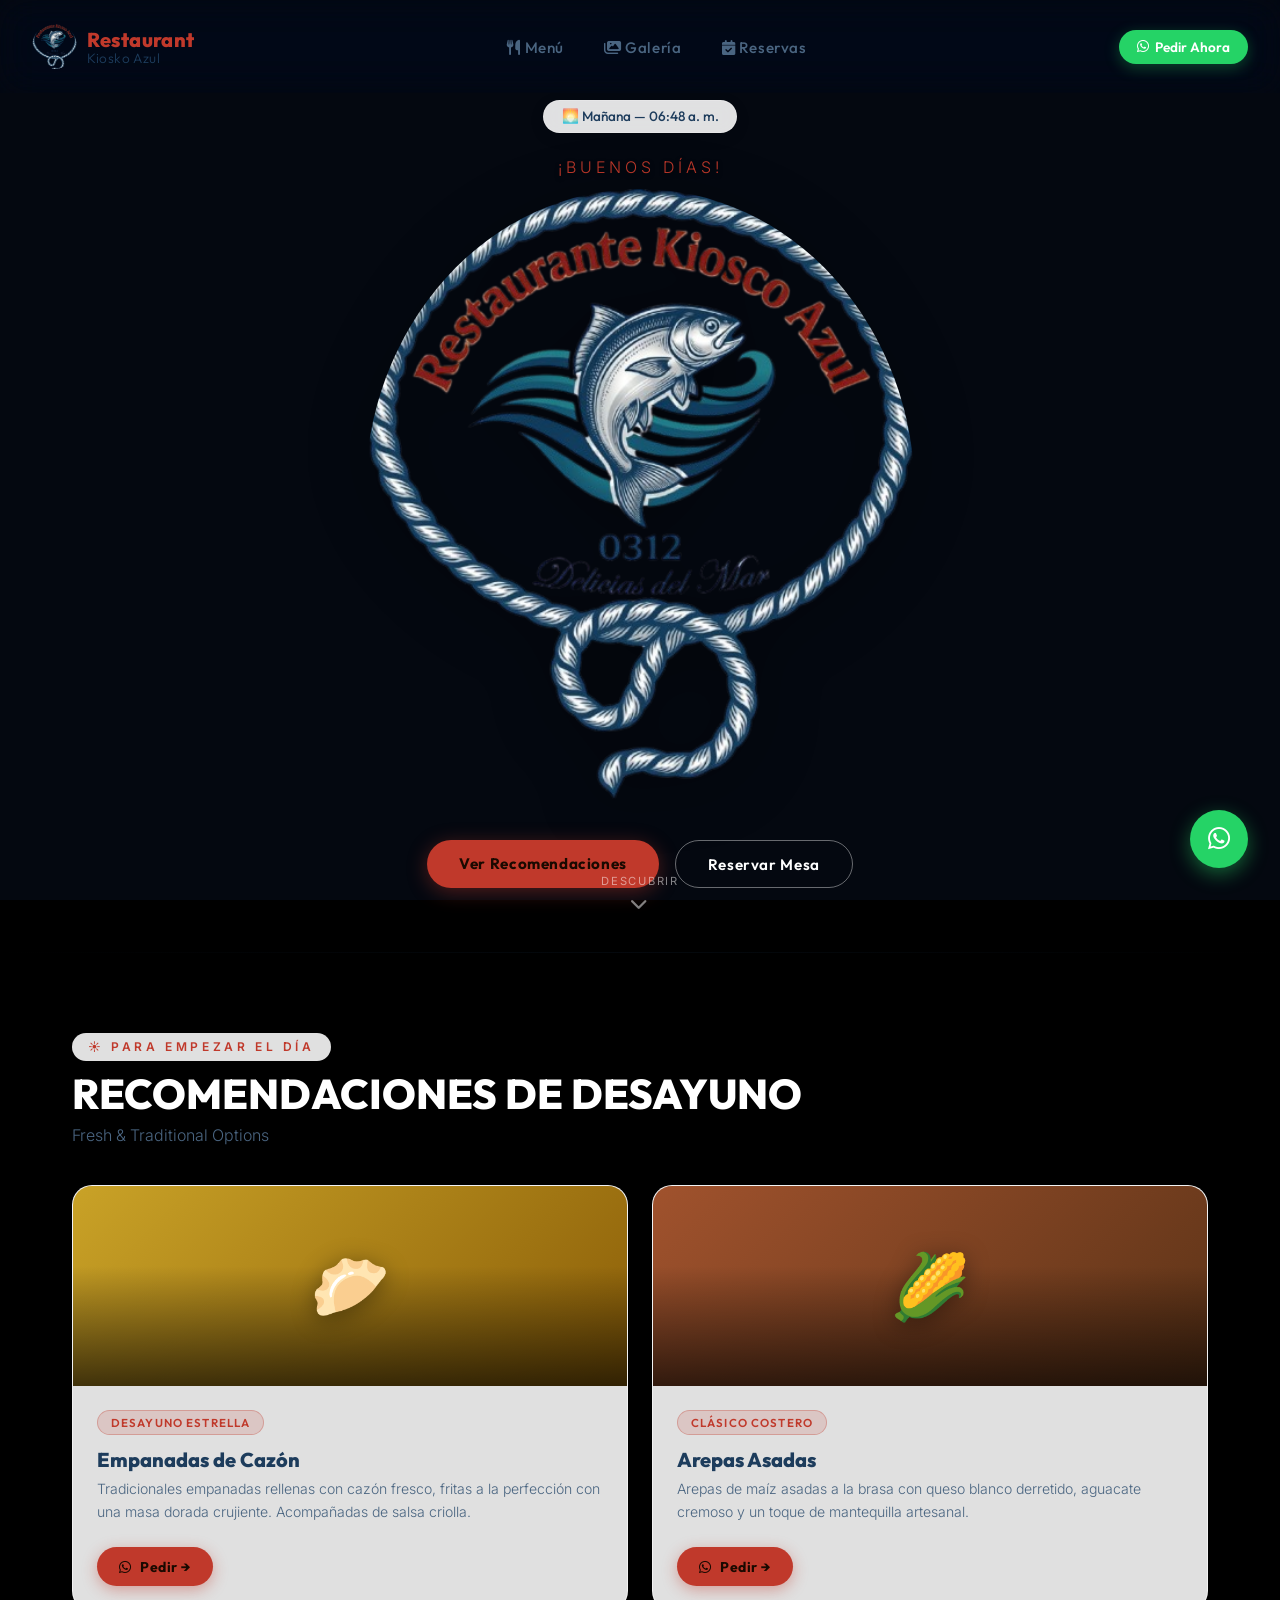
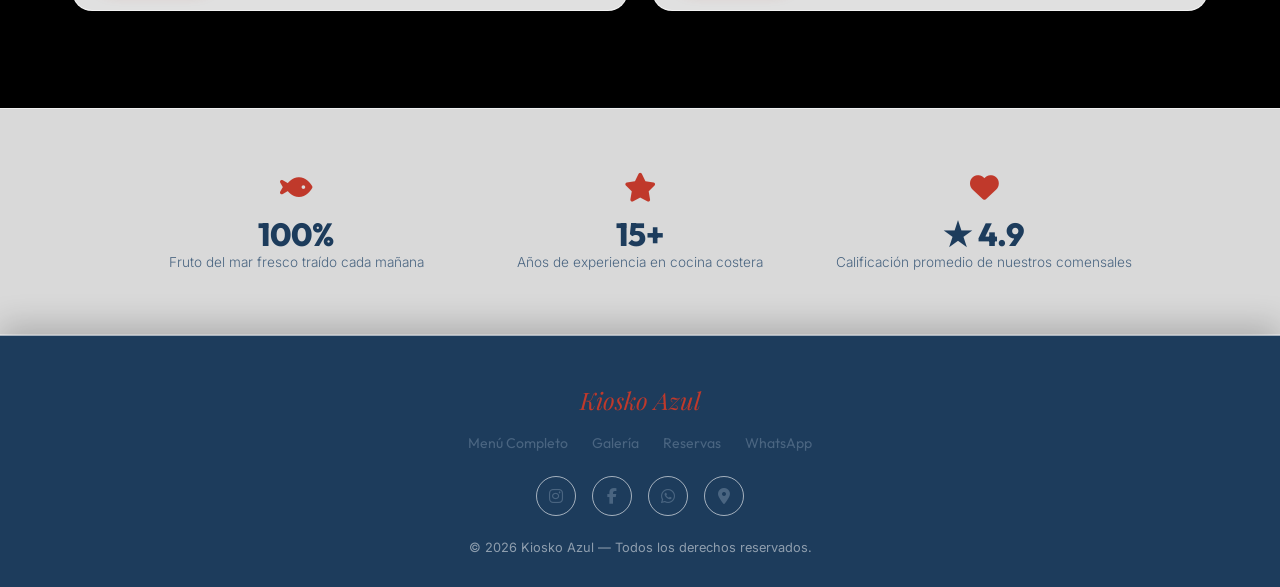
==== site/public/index.html @ 8d72a6c2 "Mejoras en diseño, carrito de compras y configuracion de bot de telegram" ====
<!DOCTYPE html>
<html lang="es">

<head>
  <meta charset="UTF-8" />
  <meta name="viewport" content="width=device-width, initial-scale=1.0" />
  <title>Kiosko Azul — Cocina Costera Premium</title>
  <meta name="description"
    content="Kiosko Azul — Disfruta la mejor cocina costera latina al ritmo del mar. Desayunos frescos, almuerzos tropicales, cócteles al atardecer y cenas gourmet." />

  <!-- Google Fonts -->
  <link rel="preconnect" href="https://fonts.googleapis.com" />
  <link rel="preconnect" href="https://fonts.gstatic.com" crossorigin />
  <link
    href="https://fonts.googleapis.com/css2?family=Outfit:wght@300;400;500;600;700;800;900&family=Inter:wght@300;400;500;600&family=Playfair+Display:ital,wght@0,700;0,800;1,700&display=swap"
    rel="stylesheet" />

  <!-- Font Awesome -->
  <link rel="stylesheet" href="https://cdnjs.cloudflare.com/ajax/libs/font-awesome/6.5.0/css/all.min.css" />

  <link rel="stylesheet" href="css/index.css" />
  <link rel="icon" href="assets/logo.png" />
  <style>
    /* =====================================
       VIDEO BACKGROUNDS (Forzados para evitar Caché)
    ===================================== */
    body {
      background: #000 !important;
    }
    .video-bg-container {
      position: fixed;
      inset: 0;
      z-index: 0;
      overflow: hidden;
      background: #000;
    }
    
    .video-bg {
      position: absolute;
      top: 50%;
      left: 50%;
      min-width: 100%;
      min-height: 100%;
      width: auto;
      height: auto;
      transform: translateX(-50%) translateY(-50%);
      object-fit: cover;
      opacity: 0;
      transition: opacity 1.5s ease;
      pointer-events: none;
    }
    
    .video-bg.active {
      opacity: 1;
    }

    #bg-canvas {
      display: none !important;
    }
    #bg-overlay {
      background: rgba(10, 20, 40, 0.4) !important;
      z-index: 1;
      opacity: 1 !important;
      animation: none !important;
    }
  </style>
</head>

<body>
    <!-- Loader Animado -->
  <div id="preloader">
    <img src="assets/logo.png" alt="Kiosko Azul" class="loader-logo">
    <div class="loader-waves">
      <div class="wave"></div>
      <div class="wave"></div>
      <div class="wave"></div>
      <div class="wave"></div>
      <div class="wave"></div>
    </div>
  </div>

  <!-- Background layers -->

  <!-- Background Video Layers -->
  <div class="video-bg-container">
    <!-- REEMPLAZA LOS SRCS CON LAS RUTAS REALES DE TUS VIDEOS -->
    <video id="video-dia" class="video-bg" autoplay loop muted playsinline>
      <source src="assets/video_dia.mp4" type="video/mp4">
    </video>
    <video id="video-noche" class="video-bg" autoplay loop muted playsinline>
      <source src="assets/video_noche.mp4" type="video/mp4">
    </video>
  </div>

  <div id="bg-canvas"></div>
  <div id="bg-overlay"></div>

  <!-- App wrapper -->
  <div id="app">

    <!-- NAVIGATION -->
    <nav id="navbar">
      <a href="#hero" class="nav-logo">
        <img src="assets/logo.png" alt="Logo" style="height:45px;width:45px;border-radius:50%;object-fit:cover;">
        <div>
          Restaurant
          <span>Kiosko Azul</span>
        </div>
      </a>

      <button class="nav-toggle" id="nav-toggle" aria-label="Menú">
        <i class="fas fa-bars"></i>
      </button>

      <ul class="nav-links" id="nav-links">
        <li><a href="menu.html"><i class="fas fa-utensils"></i> Menú</a></li>
        <li><a href="galeria.html"><i class="fas fa-images"></i> Galería</a></li>
        <li><a href="reservas.html"><i class="fas fa-calendar-check"></i> Reservas</a></li>
      </ul>

      <div class="nav-right">
        <a href="https://wa.me/+584126071753?text=Hola,%20quiero%20hacer%20un%20pedido%20en%20Kiosko%20Azul"
          class="btn-whatsapp-nav" target="_blank" rel="noopener">
          <i class="fab fa-whatsapp"></i> Pedir Ahora
        </a>
      </div>
    </nav>

    <!-- HERO SECTION -->
    <section id="hero">
      <div class="hero-time-badge" id="time-badge">
        <i class="fas fa-sun"></i>
        <span id="time-badge-text">Mediodía — 12:00 PM</span>
      </div>
      <p class="hero-greeting" id="hero-greeting">¡Buen Provecho!</p>
      <div class="hero-logo-wrapper">
        <img src="assets/logo.png" alt="Restaurante Kiosko Azul Logo" class="hero-logo" />
      </div>
      <div class="hero-ctas">
        <a href="#recommendations" class="btn-primary">Ver Recomendaciones</a>
        <a href="reservas.html" class="btn-outline">Reservar Mesa</a>
      </div>
      <div class="scroll-indicator">
        Descubrir
        <i class="fas fa-chevron-down"></i>
      </div>
    </section>

    <hr class="nautical-divider">
    <!-- RECOMMENDATIONS -->
    <section id="recommendations">
      <p class="section-eyebrow fade-up" id="rec-eyebrow">✨ Para Este Momento</p>
      <h2 class="section-title fade-up delay-100" id="rec-title">ALMUERZO TROPICAL</h2>
      <p class="section-subtitle fade-up delay-200" id="rec-subtitle">Daily Specials with Sea Flavor</p>

      <div class="cards-row" id="cards-row">
        <!-- Cards injected by JS -->
      </div>
    </section>

    <hr class="nautical-divider">
    <!-- ABOUT STRIP -->
    <div id="about-strip">
      <div class="about-inner">
        <div class="about-stat fade-up">
          <i class="fas fa-fish"></i>
          <h3>100%</h3>
          <p>Fruto del mar fresco traído cada mañana</p>
        </div>
        <div class="about-stat fade-up">
          <i class="fas fa-star"></i>
          <h3>15+</h3>
          <p>Años de experiencia en cocina costera</p>
        </div>
        <div class="about-stat fade-up">
          <i class="fas fa-heart"></i>
          <h3>★ 4.9</h3>
          <p>Calificación promedio de nuestros comensales</p>
        </div>
      </div>
    </div>

    <!-- FOOTER -->
    <footer>
      <div class="footer-logo">Kiosko Azul</div>
      <ul class="footer-links">
        <li><a href="menu.html">Menú Completo</a></li>
        <li><a href="galeria.html">Galería</a></li>
        <li><a href="reservas.html">Reservas</a></li>
        <li><a href="https://wa.me/+584126071753" target="_blank">WhatsApp</a></li>
      </ul>
      <div class="footer-socials">
        <a href="#" aria-label="Instagram"><i class="fab fa-instagram"></i></a>
        <a href="#" aria-label="Facebook"><i class="fab fa-facebook-f"></i></a>
        <a href="https://wa.me/+584126071753" target="_blank" aria-label="WhatsApp"><i class="fab fa-whatsapp"></i></a>
        <a href="#" aria-label="TripAdvisor"><i class="fas fa-map-marker-alt"></i></a>
      </div>
      <p class="footer-copy">© 2026 Kiosko Azul — Todos los derechos reservados.</p>
    </footer>

  </div><!-- /#app -->

  <!-- Floating WhatsApp -->
  <a id="whatsapp-float" href="https://wa.me/+584126071753?text=Hola,%20quiero%20hacer%20un%20pedido" target="_blank"
    rel="noopener" aria-label="Pedir por WhatsApp">
    <i class="fab fa-whatsapp"></i>
  </a>

  <!-- ==========================================
       TIME-REACTIVE JAVASCRIPT ENGINE
  =========================================== -->
  <script>
    // ---- DATA: Time segments & menu content ----
    const SEGMENTS = {
      manana: {
        hours: [6, 11],
        bodyClass: 'manana',
        badgeIcon: '🌅',
        badgeLabel: 'Mañana',
        greeting: '¡Buenos Días!',
        recEyebrow: '☀️ Para Empezar el Día',
        recTitle: 'RECOMENDACIONES DE DESAYUNO',
        recSubtitle: 'Fresh & Traditional Options',
        dishes: [
          {
            tag: 'Desayuno Estrella',
            icon: '🥟',
            bgGradient: 'linear-gradient(135deg, #c9a227, #8b5e08)',
            title: 'Empanadas de Cazón',
            desc: 'Tradicionales empanadas rellenas con cazón fresco, fritas a la perfección con una masa dorada crujiente. Acompañadas de salsa criolla.',
          },
          {
            tag: 'Clásico Costero',
            icon: '🌽',
            bgGradient: 'linear-gradient(135deg, #a0522d, #5c3317)',
            title: 'Arepas Asadas',
            desc: 'Arepas de maíz asadas a la brasa con queso blanco derretido, aguacate cremoso y un toque de mantequilla artesanal.',
          }
        ]
      },
      mediodia: {
        hours: [11, 16],
        bodyClass: 'mediodia',
        badgeIcon: '☀️',
        badgeLabel: 'Mediodía',
        greeting: '¡Buen Provecho!',
        recEyebrow: '🌊 Especiales del Día',
        recTitle: 'ALMUERZO TROPICAL',
        recSubtitle: 'Daily Specials with Sea Flavor',
        dishes: [
          {
            tag: 'Plato del Día',
            icon: '🐟',
            bgGradient: 'linear-gradient(135deg, #006994, #00436a)',
            title: 'Pescado Frito con Patacones',
            desc: 'Pescado fresco frito en su punto justo, con patacones doblemente fritos, ensalada de repollo y salsa tártara de la casa.',
          },
          {
            tag: 'Selección Premium',
            icon: '🐙',
            bgGradient: 'linear-gradient(135deg, #005c71, #004055)',
            title: 'Ceviche de Pulpo',
            desc: 'Pulpo tierno curado en limón fresco, cilantro, cebolla roja morada y ají amarillo. Fresco, marino y absolutamente delicioso.',
          }
        ]
      },
      atardecer: {
        hours: [16, 20],
        bodyClass: 'atardecer',
        badgeIcon: '🌅',
        badgeLabel: 'Atardecer',
        greeting: '¡Bienvenido al Atardecer!',
        recEyebrow: '🍹 Momentos Especiales',
        recTitle: 'CENA LIGERA & CÓCTELES',
        recSubtitle: 'Fancy Moments Before Night',
        dishes: [
          {
            tag: 'Cóctel Signature',
            icon: '🍹',
            bgGradient: 'linear-gradient(135deg, #c45c0e, #7a3208)',
            title: 'Pisco Sour Kiosco Azul',
            desc: 'Nuestro cóctel insignia: pisco premium, jugo de limón recién exprimido, clara de huevo batida y unas gotas de bitter Angostura.',
          },
          {
            tag: 'Para Compartir',
            icon: '🍢',
            bgGradient: 'linear-gradient(135deg, #9b2066, #600040)',
            title: 'Brochetas de Langostinos',
            desc: 'Langostinos tigre en brochetas a la parrilla con mantequilla de ajo, chimichurri fresco y limón tahitiano. Ideales para el atardecer.',
          }
        ]
      },
      noche: {
        hours: [18, 30], // 18-24+6
        bodyClass: 'noche',
        badgeIcon: '🌙',
        badgeLabel: 'Noche',
        greeting: '¡Buenas Noches!',
        recEyebrow: '🌟 Nuestras Creaciones Finas',
        recTitle: 'CENA GOURMET & CREACIONES',
        recSubtitle: 'Our Finest Creations',
        dishes: [
          {
            tag: 'Plato Gourmet',
            icon: '🍝',
            bgGradient: 'linear-gradient(135deg, #0d1b50, #060d30)',
            title: 'Linguine al Nero di Seppia',
            desc: 'Pasta negra al tinto de calamar con medallones de mariscos salteados en bisque de langosta, terminada con Parmigiano-Reggiano y microgreens.',
          },
          {
            tag: 'Chef\'s Signature',
            icon: '🦞',
            bgGradient: 'linear-gradient(135deg, #1a0533, #0a0220)',
            title: 'Lobster & Truffle Risotto',
            desc: 'Risotto Arborio cremoso con media cola de langosta a la mantequilla, aceite de trufa negra y Parmesano añejado 24 meses. Una experiencia única.',
          }
        ]
      }
    };

    // ---- Get current time segment ----
    function getSegment() {
      const h = new Date().getHours();
      if (h >= 6 && h < 11) return SEGMENTS.manana;
      if (h >= 11 && h < 16) return SEGMENTS.mediodia;
      if (h >= 16 && h < 18) return SEGMENTS.atardecer;
      return SEGMENTS.noche; // 18-6
    }

    // ---- Format time string ----
    function getTimeString() {
      const now = new Date();
      return now.toLocaleTimeString('es-VE', { hour: '2-digit', minute: '2-digit', hour12: true });
    }

    // ---- Build dish card HTML ----
    function buildCard(dish) {
      const waMsg = encodeURIComponent(`Hola! Quiero pedir: ${dish.title}`);
      return `
        <div class="dish-card fade-up">
          <div class="dish-card-image">
            <div class="img-placeholder" style="background: ${dish.bgGradient};">
              <span class="dish-icon">${dish.icon}</span>
            </div>
          </div>
          <div class="dish-card-body">
            <span class="dish-card-tag">${dish.tag}</span>
            <h3 class="dish-card-title">${dish.title}</h3>
            <p class="dish-card-desc">${dish.desc}</p>
            <a href="https://wa.me/+584126071753?text=${waMsg}" class="btn-order" target="_blank" rel="noopener">
              <i class="fab fa-whatsapp"></i> Pedir →
            </a>
          </div>
        </div>
      `;
    }

    // ---- Apply segment to DOM ----
    function applySegment(seg) {
      // Body class
      document.body.className = '';
      document.body.classList.add(seg.bodyClass, 'segment-fade');

      // Badge
      const badge = document.getElementById('time-badge-text');
      badge.textContent = `${seg.badgeIcon} ${seg.badgeLabel} — ${getTimeString()}`;

      // Badge icon update
      const badgeEl = document.getElementById('time-badge');
      badgeEl.querySelector('i').className = '';
      badgeEl.querySelector('i').style.display = 'none'; // using emoji in text

      // Hero copy
      document.getElementById('hero-greeting').textContent = seg.greeting;

      // Recommendations
      document.getElementById('rec-eyebrow').textContent = seg.recEyebrow;
      document.getElementById('rec-title').textContent = seg.recTitle;
      document.getElementById('rec-subtitle').textContent = seg.recSubtitle;

      // Cards
      const row = document.getElementById('cards-row');
      row.innerHTML = seg.dishes.map(buildCard).join('');

      
      // VIDEO LOGIC (Independiente de los segmentos de comida)
      const videoDia = document.getElementById('video-dia');
      const videoNoche = document.getElementById('video-noche');
      const currentHour = new Date().getHours();
      
      // Desde las 6AM (6) hasta las 5:59PM (17:59), es de Día
      // Desde las 6PM (18) hasta las 5:59AM (5:59), es de Noche
      if (currentHour >= 18 || currentHour < 6) {
        // Es de noche
        videoDia.classList.remove('active');
        videoNoche.classList.add('active');
        // Opcional: pausar el video oculto para ahorrar recursos
        setTimeout(() => { if(!videoDia.classList.contains('active')) videoDia.pause(); }, 1500);
        videoNoche.play().catch(e => console.log("Auto-play prevented"));
      } else {
        // Es de día
        videoNoche.classList.remove('active');
        videoDia.classList.add('active');
        setTimeout(() => { if(!videoNoche.classList.contains('active')) videoNoche.pause(); }, 1500);
        videoDia.play().catch(e => console.log("Auto-play prevented"));
      }

      // Remove animation class after it plays
      setTimeout(() => document.body.classList.remove('segment-fade'), 900);
    }

    
    // ---- SCROLL ANIMATIONS & NAVBAR ----
    
    // Remover Preloader al cargar (Solo 1 vez por sesión)
    window.addEventListener('load', () => {
      const loader = document.getElementById('preloader');
      if(loader) {
        if (!sessionStorage.getItem('kiosko_loaded')) {
          // Primera vez
          setTimeout(() => {
            loader.classList.add('fade-out');
            sessionStorage.setItem('kiosko_loaded', 'true');
          }, 1200); 
        } else {
          // Ya cargó antes en esta sesión
          loader.style.display = 'none';
        }
      }
    });

    function initScrollFeatures() {
      const navbar = document.getElementById('navbar');
      
      // Efecto del Navbar
      window.addEventListener('scroll', () => {
        if (window.scrollY > 50) {
          navbar.classList.add('scrolled');
        } else {
          navbar.classList.remove('scrolled');
        }
      });

      // Efecto Fade-Up con Intersection Observer
      const observerOptions = {
        root: null,
        rootMargin: '0px',
        threshold: 0.15
      };

      const scrollObserver = new IntersectionObserver((entries, observer) => {
        entries.forEach(entry => {
          if (entry.isIntersecting) {
            entry.target.classList.add('is-visible');
            observer.unobserve(entry.target); // Solo anima la primera vez que aparece
          }
        });
      }, observerOptions);

      // Hay que observar las tarjetas que se inyectan dinámicamente un poco después
      setTimeout(() => {
        const animatedElements = document.querySelectorAll('.fade-up');
        animatedElements.forEach((el, index) => {
          // Escalonar animaciones de tarjetas
          if(el.classList.contains('dish-card')) {
             el.style.transitionDelay = `${(index % 3) * 150}ms`;
          }
          scrollObserver.observe(el);
        });
      }, 100);
    }

    // ---- Mobile nav toggle ----
    document.getElementById('nav-toggle').addEventListener('click', () => {
      document.getElementById('nav-links').classList.toggle('open');
    });

    // ---- Init ----
    function init() {
      const seg = getSegment();
      applySegment(seg);

      // Init scroll animations
      initScrollFeatures();


      // Update badge time every minute
      setInterval(() => {
        const current = getSegment();
        const badge = document.getElementById('time-badge-text');
        badge.textContent = `${current.badgeIcon} ${current.badgeLabel} — ${getTimeString()}`;

        // Re-apply if segment changed
        if (current.bodyClass !== document.body.classList[0]) {
          applySegment(current);
        }
      }, 60000);
    }

    document.addEventListener('DOMContentLoaded', init);
  </script>
</body>

</html>
---- site/public/css/index.css ----
/* =====================================
       CSS RESET & BASE
    ===================================== */
    *,
    *::before,
    *::after {
      box-sizing: border-box;
      margin: 0;
      padding: 0;
    }

    :root {
  --gold: #C0392B; /* Nautical Red */
  --navy: #1D3C5C; /* Elegant Navy Blue */
  --gold-glow: rgba(192, 57, 43, 0.4); 
  --teal: #00B4D8;
  --cream: #FFFFFF; /* Pure White */
  --pearl: #4A6581; /* Muted navy for body text */
  --glass-bg: rgba(255, 255, 255, 0.88); /* Frosty White */
  --glass-border: rgba(255, 255, 255, 0.6);
  --glass-blur: blur(16px);
  --radius-pill: 999px;
  --radius-card: 20px;
  --transition: 0.4s cubic-bezier(0.4, 0, 0.2, 1);
}

    html {
      scroll-behavior: smooth;
      font-size: 16px;
    }

    body {
      font-family: 'Inter', sans-serif;
      color: var(--cream);
      overflow-x: hidden;
      min-height: 100vh;
      transition: background 1.2s ease;
      background: transparent;
    }

    /* =====================================
       ANIMATED BACKGROUND SYSTEM
    ===================================== */
    #bg-canvas {
      position: fixed;
      inset: 0;
      z-index: 0;
      transition: opacity 1.5s ease;
    }

    /* Time-based gradient backgrounds */
    body.manana #bg-canvas { background: transparent; display: none; }

    body.mediodia #bg-canvas { background: transparent; display: none; }

    body.atardecer #bg-canvas { background: transparent; display: none; }

    body.noche #bg-canvas { background: transparent; display: none; }

    /* Animated overlay layer */
    #bg-overlay {
      position: fixed;
      inset: 0;
      z-index: 1;
      pointer-events: none;
    }

    /* Wave shimmer for day */
    /* overlay desactivado */

    /* Stars for night */
    /* overlay desactivado */

    /* Orange glow pulse for atardecer */
    /* overlay desactivado */

    @keyframes shimmer {
      0% {
        background-position: 0 0;
      }

      100% {
        background-position: 100px 100px;
      }
    }

    @keyframes twinkle {
      0% {
        opacity: 0.6;
      }

      100% {
        opacity: 1;
      }
    }

    @keyframes glowPulse {
      0% {
        opacity: 0.6;
      }

      100% {
        opacity: 1;
      }
    }

    /* Content layers above background */
    #app {
      position: relative;
      z-index: 2;
    }

    /* =====================================
       NAVIGATION
    ===================================== */
    
nav#navbar {
  position: fixed;
  top: 0; left: 0; right: 0;
  z-index: 1000;
  backdrop-filter: blur(18px) saturate(180%);
  -webkit-backdrop-filter: blur(18px) saturate(180%);
  background: transparent; /* Transparente al inicio */
  padding: 1.5rem 2rem; /* Más grande al inicio */
  height: auto;
  display: flex; align-items: center; justify-content: space-between;
  transition: all 0.5s cubic-bezier(0.4, 0, 0.2, 1);
}

nav#navbar.scrolled {
  background: var(--glass-bg);
  box-shadow: 0 4px 30px rgba(29, 60, 92, 0.1);
  padding: 0.8rem 2rem; /* Se encoge al hacer scroll */
  border-bottom: 1px solid var(--glass-border);
}

/* =====================================
   SCROLL ANIMATIONS (Intersection Observer)
===================================== */
.fade-up {
  opacity: 0;
  transform: translateY(40px);
  transition: opacity 0.8s ease-out, transform 0.8s cubic-bezier(0.16, 1, 0.3, 1);
  will-change: opacity, transform;
}

.fade-up.is-visible {
  opacity: 1;
  transform: translateY(0);
}

/* Retrasos escalonados para las tarjetas */
.delay-100 { transition-delay: 100ms; }
.delay-200 { transition-delay: 200ms; }
.delay-300 { transition-delay: 300ms; }

/* Micro-interacción: Zoom de imagen en tarjeta al pasar el ratón */
.dish-card .img-placeholder {
  transition: transform 0.6s cubic-bezier(0.16, 1, 0.3, 1);
}
.dish-card:hover .img-placeholder {
  transform: scale(1.08); /* Efecto Ken Burns suave */
}


    .nav-logo {
      display: flex;
      align-items: center;
      gap: 0.6rem;
      text-decoration: none;
      font-family: 'Outfit', sans-serif;
      font-weight: 800;
      font-size: 1.25rem;
      color: var(--gold);
      letter-spacing: 0.02em;
    }

    .nav-logo i {
      font-size: 1.4rem;
    }

    .nav-logo span {
      color: var(--navy);
      font-weight: 300;
      font-size: 0.85rem;
      display: block;
      line-height: 1;
    }

    .nav-links {
      display: flex;
      align-items: center;
      gap: 0.5rem;
      list-style: none;
    }

    .nav-links a {
      text-decoration: none;
      color: var(--pearl);
      font-family: 'Outfit', sans-serif;
      font-weight: 500;
      font-size: 0.95rem;
      padding: 0.5rem 1rem;
      border-radius: var(--radius-pill);
      transition: all 0.3s ease;
      letter-spacing: 0.04em;
    }

    .nav-links a:hover {
      color: var(--gold);
      background: rgba(192, 57, 43, 0.12);
    }

    .nav-right {
      display: flex;
      align-items: center;
      gap: 0.75rem;
    }

    .btn-whatsapp-nav {
      display: flex;
      align-items: center;
      gap: 0.4rem;
      background: #25D366;
      color: white;
      border: none;
      border-radius: var(--radius-pill);
      padding: 0.5rem 1.1rem;
      font-family: 'Outfit', sans-serif;
      font-weight: 600;
      font-size: 0.85rem;
      cursor: pointer;
      text-decoration: none;
      transition: all 0.3s ease;
      box-shadow: 0 4px 15px rgba(37, 211, 102, 0.3);
    }

    .btn-whatsapp-nav:hover {
      transform: translateY(-2px);
      box-shadow: 0 6px 22px rgba(37, 211, 102, 0.45);
    }

    /* Mobile menu toggle */
    .nav-toggle {
      display: none;
      background: none;
      border: none;
      color: var(--navy);
      font-size: 1.5rem;
      cursor: pointer;
    }

    /* =====================================
       HERO SECTION
    ===================================== */
    #hero {
      min-height: 100vh;
      display: flex;
      flex-direction: column;
      align-items: center;
      justify-content: center;
      text-align: center;
      padding: 100px 2rem 4rem;
      position: relative;
    }

    .hero-time-badge {
      display: inline-flex;
      align-items: center;
      gap: 0.5rem;
      background: var(--glass-bg);
      backdrop-filter: blur(10px);
      border: 1px solid rgba(255, 255, 255, 0.2);
      border-radius: var(--radius-pill);
      padding: 0.4rem 1.1rem;
      font-family: 'Outfit', sans-serif;
      font-size: 0.85rem;
      font-weight: 500;
      color: var(--navy); box-shadow: 0 4px 15px rgba(0,0,0,0.1);
      margin-bottom: 1.5rem;
      animation: fadeSlideIn 0.8s ease forwards;
    }

    .hero-greeting {
      font-family: 'Inter', sans-serif;
      text-shadow: 0 2px 4px rgba(0,0,0,0.6);
      font-size: 1rem;
      font-weight: 300;
      letter-spacing: 0.25em;
      text-transform: uppercase;
      color: var(--gold);
      margin-bottom: 0.75rem;
      animation: fadeSlideIn 0.9s ease 0.1s forwards;
      opacity: 0;
    }

    .hero-logo-wrapper {
      margin-bottom: 2.5rem;
      animation: fadeSlideIn 1s ease 0.2s forwards;
      opacity: 0;
      display: flex;
      justify-content: center;
      width: 100%;
    }

    .hero-logo {
      width: clamp(280px, 45vw, 550px);
      max-width: 90%;
      height: auto;
      object-fit: contain;
      filter: drop-shadow(0 10px 30px rgba(0,0,0,0.4));
      border-radius: 50%;
    }

    .hero-ctas {
      display: flex;
      gap: 1rem;
      flex-wrap: wrap;
      justify-content: center;
      animation: fadeSlideIn 1s ease 0.5s forwards;
      opacity: 0;
    }

    .btn-primary {
      background: var(--gold);
      color: #1a0900;
      border: none;
      border-radius: var(--radius-pill);
      padding: 0.85rem 2rem;
      font-family: 'Outfit', sans-serif;
      font-weight: 700;
      font-size: 0.95rem;
      cursor: pointer;
      text-decoration: none;
      transition: all 0.3s ease;
      box-shadow: 0 4px 20px var(--gold-glow);
      letter-spacing: 0.04em;
    }

    .btn-primary:hover {
      transform: translateY(-3px);
      box-shadow: 0 8px 30px rgba(192, 57, 43, 0.55);
      background: #ffb83d;
    }

    .btn-outline {
      background: transparent;
      color: var(--cream);
      border: 1.5px solid rgba(255, 255, 255, 0.4);
      border-radius: var(--radius-pill);
      padding: 0.85rem 2rem;
      font-family: 'Outfit', sans-serif;
      font-weight: 600;
      font-size: 0.95rem;
      cursor: pointer;
      text-decoration: none;
      transition: all 0.3s ease;
      letter-spacing: 0.04em;
    }

    .btn-outline:hover {
      border-color: var(--gold);
      color: var(--gold);
      background: rgba(192, 57, 43, 0.08);
    }

    .scroll-indicator {
      position: absolute;
      bottom: 2.5rem;
      left: 50%;
      transform: translateX(-50%);
      display: flex;
      flex-direction: column;
      align-items: center;
      gap: 0.4rem;
      color: rgba(255, 255, 255, 0.5);
      font-size: 0.7rem;
      letter-spacing: 0.15em;
      text-transform: uppercase;
      animation: bounce 2s infinite;
    }

    .scroll-indicator i {
      font-size: 1.1rem;
    }

    @keyframes bounce {

      0%,
      100% {
        transform: translateX(-50%) translateY(0);
      }

      50% {
        transform: translateX(-50%) translateY(8px);
      }
    }

    @keyframes fadeSlideIn {
      from {
        opacity: 0;
        transform: translateY(24px);
      }

      to {
        opacity: 1;
        transform: translateY(0);
      }
    }

    /* =====================================
       RECOMMENDATIONS SECTION
    ===================================== */
    #recommendations {
      padding: 5rem 2rem 6rem;
      max-width: 1200px;
      margin: 0 auto;
    }

    .section-eyebrow {
      font-family: 'Inter', sans-serif;
      font-size: 0.75rem;
      font-weight: 600;
      letter-spacing: 0.3em;
      text-transform: uppercase;
      color: var(--gold);
      margin-bottom: 0.6rem;
  background: var(--glass-bg);
  padding: 0.4rem 1rem;
  border-radius: var(--radius-pill);
  display: inline-block;
  box-shadow: 0 4px 12px rgba(0,0,0,0.15);
}

    .section-title {
      font-family: 'Outfit', sans-serif;
      text-shadow: 0 4px 12px rgba(0,0,0,0.5);
      font-size: clamp(1.6rem, 4vw, 2.6rem);
      font-weight: 800;
      color: var(--cream);
      line-height: 1.1;
      margin-bottom: 0.5rem;
    }

    .section-subtitle {
      font-family: 'Inter', sans-serif;
      text-shadow: 0 2px 6px rgba(0,0,0,0.5);
      font-size: 1rem;
      color: var(--pearl);
      margin-bottom: 2.5rem;
      font-weight: 300;
    }

    .cards-row {
      display: grid;
      grid-template-columns: repeat(auto-fit, minmax(300px, 1fr));
      gap: 1.5rem;
    }

    .dish-card {
      background: var(--glass-bg);
      backdrop-filter: var(--glass-blur);
      -webkit-backdrop-filter: var(--glass-blur);
      border: 1px solid var(--glass-border);
      border-radius: var(--radius-card);
      overflow: hidden;
      transition: all var(--transition);
      cursor: pointer;
    }

    .dish-card:hover {
      transform: translateY(-6px);
      border-color: rgba(192, 57, 43, 0.5);
      box-shadow: 0 16px 50px rgba(192, 57, 43, 0.18);
    }

    .dish-card-image {
      height: 200px;
      position: relative;
      overflow: hidden;
    }

    /* Dynamic image gradients per time/dish */
    .dish-card-image::after {
      content: '';
      position: absolute;
      inset: 0;
      background: linear-gradient(to top, rgba(0, 0, 0, 0.65) 0%, transparent 60%);
    }

    .dish-card-image .img-placeholder {
      width: 100%;
      height: 100%;
      display: flex;
      align-items: center;
      justify-content: center;
    }

    .dish-card-image .dish-icon {
      font-size: 4rem;
      filter: drop-shadow(0 4px 12px rgba(0, 0, 0, 0.4));
      position: relative;
      z-index: 1;
    }

    .dish-card-body {
      padding: 1.5rem;
    }

    .dish-card-tag {
      display: inline-block;
      background: rgba(192, 57, 43, 0.15);
      color: var(--gold);
      border: 1px solid rgba(192, 57, 43, 0.3);
      border-radius: var(--radius-pill);
      padding: 0.25rem 0.8rem;
      font-size: 0.72rem;
      font-weight: 600;
      letter-spacing: 0.1em;
      text-transform: uppercase;
      margin-bottom: 0.75rem;
      font-family: 'Outfit', sans-serif;
    }

    .dish-card-title {
      font-family: 'Outfit', sans-serif;
      font-size: 1.25rem;
      font-weight: 800;
      color: var(--navy);
      margin-bottom: 0.4rem;
    }

    .dish-card-desc {
      font-family: 'Inter', sans-serif;
      font-size: 0.88rem;
      color: var(--pearl);
      line-height: 1.6;
      margin-bottom: 1.5rem;
      font-weight: 300;
    }

    .btn-order {
      display: inline-flex;
      align-items: center;
      gap: 0.5rem;
      background: var(--gold);
      color: #1a0900;
      border: none;
      border-radius: var(--radius-pill);
      padding: 0.65rem 1.4rem;
      font-family: 'Outfit', sans-serif;
      font-weight: 700;
      font-size: 0.88rem;
      cursor: pointer;
      text-decoration: none;
      transition: all 0.3s ease;
      box-shadow: 0 4px 15px var(--gold-glow);
      letter-spacing: 0.04em;
    }

    .btn-order:hover {
      transform: translateY(-2px);
      box-shadow: 0 6px 22px rgba(192, 57, 43, 0.5);
      background: #ffb83d;
    }

    /* =====================================
       FLOATING WHATSAPP BUTTON
    ===================================== */
    #whatsapp-float {
      position: fixed;
      bottom: 2rem;
      right: 2rem;
      z-index: 999;
      width: 58px;
      height: 58px;
      background: #25D366;
      color: white;
      border-radius: 50%;
      display: flex;
      align-items: center;
      justify-content: center;
      font-size: 1.6rem;
      text-decoration: none;
      box-shadow: 0 6px 20px rgba(37, 211, 102, 0.45);
      transition: all 0.3s ease;
      animation: floatBob 3s ease-in-out infinite;
    }

    #whatsapp-float:hover {
      transform: scale(1.12);
      box-shadow: 0 8px 28px rgba(37, 211, 102, 0.6);
    }

    @keyframes floatBob {

      0%,
      100% {
        transform: translateY(0);
      }

      50% {
        transform: translateY(-6px);
      }
    }

    /* =====================================
       ABOUT STRIP
    ===================================== */
    #about-strip {
      padding: 4rem 2rem;
      background: rgba(255, 255, 255, 0.85);
      box-shadow: 0 0 30px rgba(0,0,0,0.1);
      backdrop-filter: blur(10px);
      border-top: 1px solid var(--glass-border);
      border-bottom: 1px solid var(--glass-border);
    }

    .about-inner {
      max-width: 1000px;
      margin: 0 auto;
      display: grid;
      grid-template-columns: 1fr 1fr 1fr;
      gap: 2rem;
      text-align: center;
    }

    .about-stat i {
      font-size: 1.8rem;
      color: var(--gold);
      margin-bottom: 0.75rem;
    }

    .about-stat h3 {
      font-family: 'Outfit', sans-serif;
      font-size: 2rem;
      font-weight: 800;
      color: var(--navy);
    }

    .about-stat p {
      font-family: 'Inter', sans-serif;
      font-size: 0.85rem;
      color: var(--pearl);
      font-weight: 300;
    }

    /* =====================================
       FOOTER
    ===================================== */
    footer {
      padding: 3rem 2rem 2rem;
      background: var(--navy);
      box-shadow: 0 -10px 30px rgba(0,0,0,0.2);
      backdrop-filter: blur(16px);
      border-top: 1px solid var(--glass-border);
      text-align: center;
    }

    .footer-logo {
      font-family: 'Playfair Display', serif;
      font-size: 1.5rem;
      color: var(--gold);
      font-style: italic;
      margin-bottom: 1rem;
    }

    .footer-links {
      display: flex;
      justify-content: center;
      gap: 1.5rem;
      list-style: none;
      margin-bottom: 1.5rem;
      flex-wrap: wrap;
    }

    .footer-links a {
      color: var(--pearl);
      text-decoration: none;
      font-size: 0.88rem;
      font-family: 'Outfit', sans-serif;
      transition: color 0.3s;
    }

    .footer-links a:hover {
      color: var(--gold);
    }

    .footer-socials {
      display: flex;
      justify-content: center;
      gap: 1rem;
      margin-bottom: 1.5rem;
    }

    .footer-socials a {
      width: 40px;
      height: 40px;
      border-radius: 50%;
      border: 1px solid var(--glass-border);
      display: flex;
      align-items: center;
      justify-content: center;
      color: var(--pearl);
      font-size: 1rem;
      text-decoration: none;
      transition: all 0.3s ease;
    }

    .footer-socials a:hover {
      border-color: var(--gold);
      color: var(--gold);
      background: rgba(192, 57, 43, 0.1);
    }

    .footer-copy {
      font-size: 0.8rem;
      color: rgba(255, 255, 255, 0.5);
      font-family: 'Inter', sans-serif;
    }

    /* =====================================
       RESPONSIVE
    ===================================== */
    @media (max-width: 768px) {

      .nav-links,
      .btn-whatsapp-nav {
        display: none;
      }

      .nav-links.open {
        display: flex;
        flex-direction: column;
        position: absolute;
        top: 70px;
        left: 0;
        right: 0;
        background: rgba(255, 255, 255, 0.98);
        backdrop-filter: blur(20px);
        padding: 1.5rem;
        gap: 0.5rem;
      }

      .nav-links.open a {
        padding: 0.8rem 1rem;
        border-radius: 12px;
      }

      .nav-toggle {
        display: block;
      }

      .about-inner {
        grid-template-columns: 1fr;
        gap: 1.5rem;
      }

      .cards-row {
        grid-template-columns: 1fr;
      }

      nav#navbar {
        padding: 0 1.25rem;
      }
    }

    /* =====================================
       PAGE TRANSITION
    ===================================== */
    .segment-fade {
      animation: segFade 0.8s ease;
    }

    @keyframes segFade {
      from {
        opacity: 0.3;
      }

      to {
        opacity: 1;
      }
    }

/* =====================================
   VIDEO BACKGROUNDS
===================================== */
.video-bg-container {
  position: fixed;
  inset: 0;
  z-index: 0;
  overflow: hidden;
  background: #000;
}

.video-bg {
  position: absolute;
  top: 50%;
  left: 50%;
  min-width: 100%;
  min-height: 100%;
  width: auto;
  height: auto;
  transform: translateX(-50%) translateY(-50%);
  object-fit: cover;
  opacity: 0;
  transition: opacity 1.5s ease;
  pointer-events: none;
}

.video-bg.active {
  opacity: 1;
}

/* Darken overlay for video */
#bg-overlay {
  background: rgba(10, 20, 40, 0.4) !important;
  z-index: 1;
  opacity: 1 !important;
  animation: none !important;
}

#bg-canvas {
  display: none !important;
}


/* =====================================
   PRELOADER (Playa / Olas)
===================================== */
#preloader {
  position: fixed;
  inset: 0;
  z-index: 9999;
  background: var(--cream);
  display: flex;
  flex-direction: column;
  align-items: center;
  justify-content: center;
  transition: opacity 0.8s ease, visibility 0.8s ease;
}

#preloader.fade-out {
  opacity: 0;
  visibility: hidden;
}

.loader-logo {
  width: 80px;
  height: 80px;
  border-radius: 50%;
  object-fit: cover;
  margin-bottom: 20px;
  animation: pulseLogo 2s infinite ease-in-out;
  box-shadow: 0 10px 30px rgba(29, 60, 92, 0.2);
}

/* Animación de ondas (olas estilo mar) debajo del logo */
.loader-waves {
  display: flex;
  gap: 8px;
}
.wave {
  width: 6px;
  height: 20px;
  background: var(--teal);
  border-radius: 10px;
  animation: waveMotion 1.2s infinite ease-in-out;
}
.wave:nth-child(2) { animation-delay: -1.1s; background: var(--navy); }
.wave:nth-child(3) { animation-delay: -1.0s; background: var(--gold); }
.wave:nth-child(4) { animation-delay: -0.9s; background: var(--navy); }
.wave:nth-child(5) { animation-delay: -0.8s; background: var(--teal); }

@keyframes pulseLogo {
  0% { transform: scale(0.95); box-shadow: 0 0 0 0 rgba(29, 60, 92, 0.4); }
  70% { transform: scale(1.05); box-shadow: 0 0 0 20px rgba(29, 60, 92, 0); }
  100% { transform: scale(0.95); box-shadow: 0 0 0 0 rgba(29, 60, 92, 0); }
}

@keyframes waveMotion {
  0%, 40%, 100% { transform: scaleY(0.4); }
  20% { transform: scaleY(1); }
}

/* =====================================
   MICRO-INTERACCIONES (Botones)
===================================== */
.btn-order i, .btn-primary i, .btn-whatsapp-nav i {
  transition: transform 0.3s cubic-bezier(0.175, 0.885, 0.32, 1.275);
  display: inline-block;
}

/* Flechas se deslizan a la derecha, WhatsApp hace un pequeño "ring" */
.btn-order:hover i { transform: translateX(5px); }
.btn-primary:hover i { transform: translateX(5px); }
.btn-whatsapp-nav:hover i { transform: scale(1.15) rotate(5deg); }

/* =====================================
   LÍNEAS NÁUTICAS (Estética)
===================================== */
.nautical-divider {
  width: 100%;
  height: 1px;
  background: linear-gradient(90deg, transparent, rgba(29, 60, 92, 0.15), transparent);
  margin: 0;
  border: none;
}

/* =====================================
   BOTONES DEL MENÚ (Pastilla Deslizante)
===================================== */
.category-filters {
  position: relative;
  display: inline-flex;
  background: var(--glass-bg);
  padding: 0.5rem;
  border-radius: var(--radius-pill);
  box-shadow: 0 4px 15px rgba(0,0,0,0.05);
  margin-bottom: 2rem;
  flex-wrap: wrap;
  justify-content: center;
}

.filter-btn {
  position: relative;
  z-index: 1;
  background: transparent;
  color: var(--pearl);
  border: none;
  padding: 0.6rem 1.5rem;
  font-family: 'Inter', sans-serif;
  font-weight: 600;
  cursor: pointer;
  border-radius: var(--radius-pill);
  transition: color 0.3s ease;
}

.filter-btn.active {
  color: var(--cream);
}

#about-strip h3 { color: var(--navy) !important; }
#about-strip p { color: #4A6581 !important; }
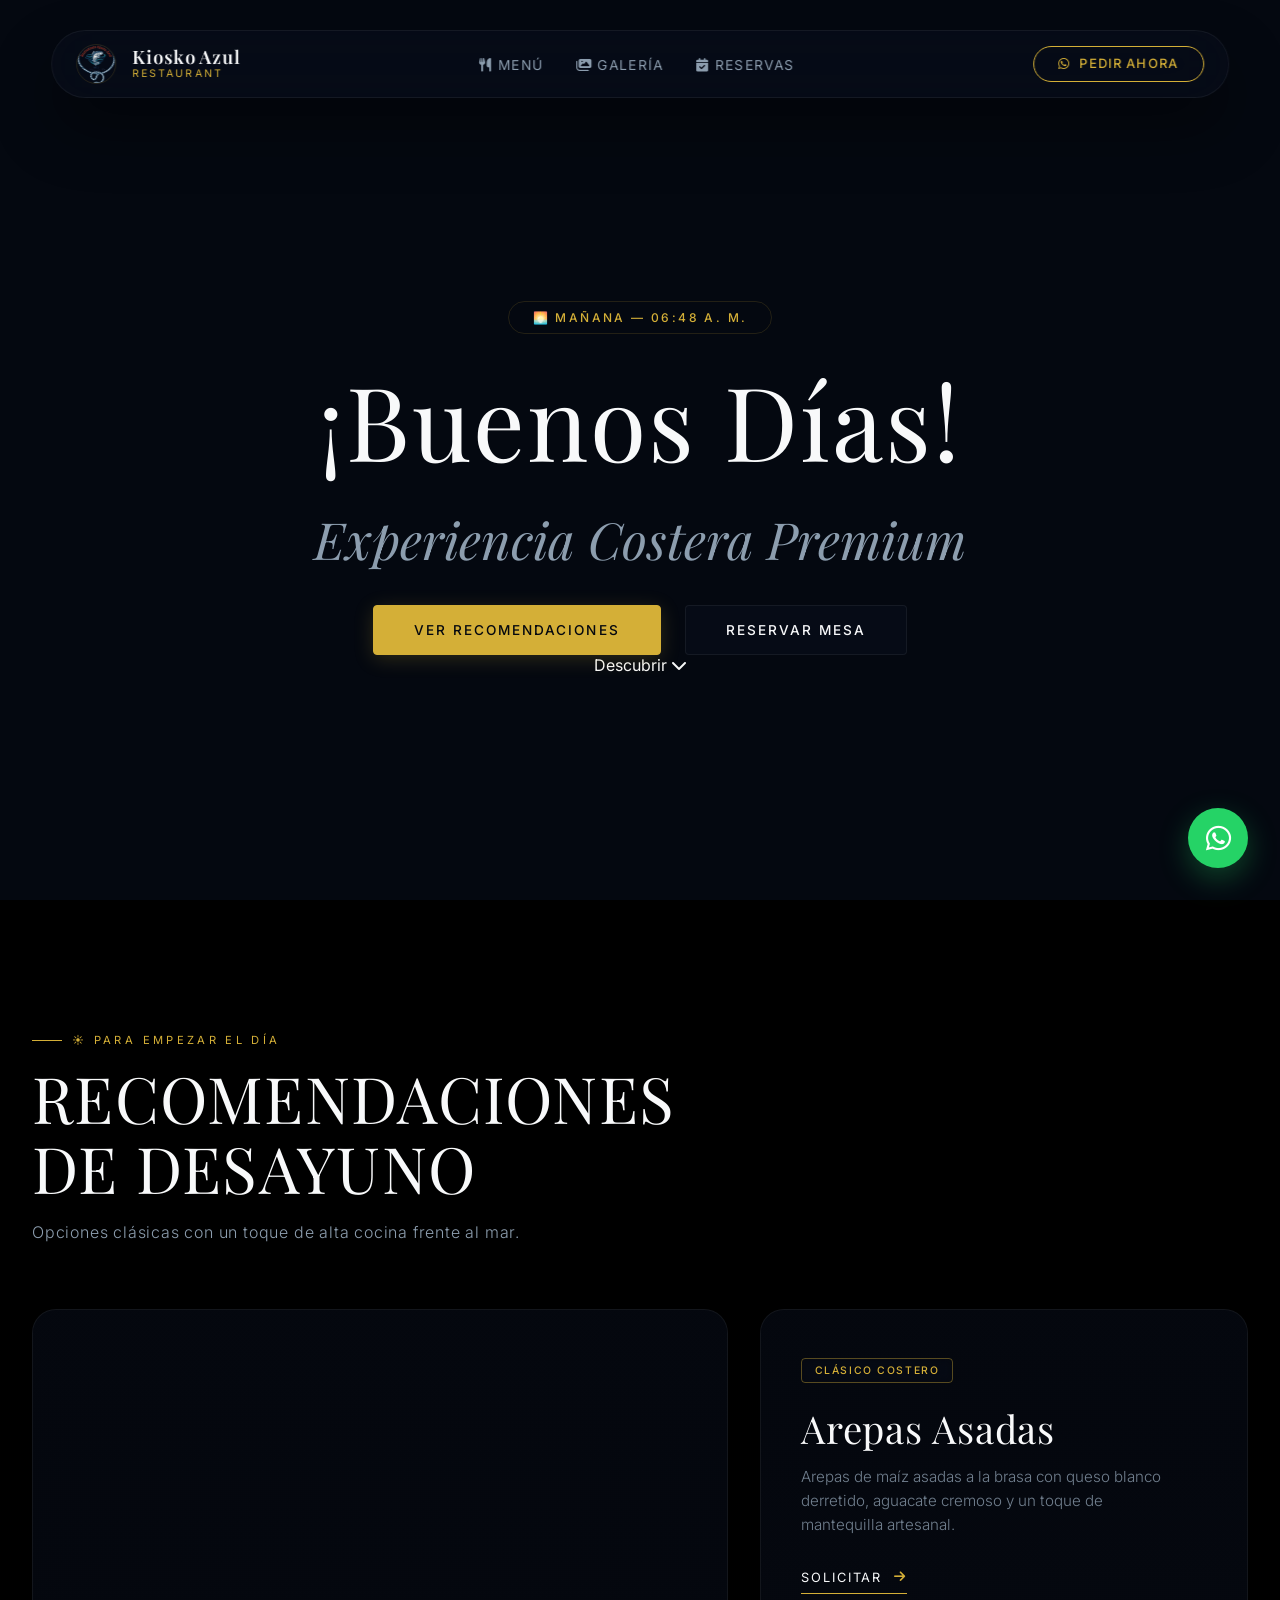
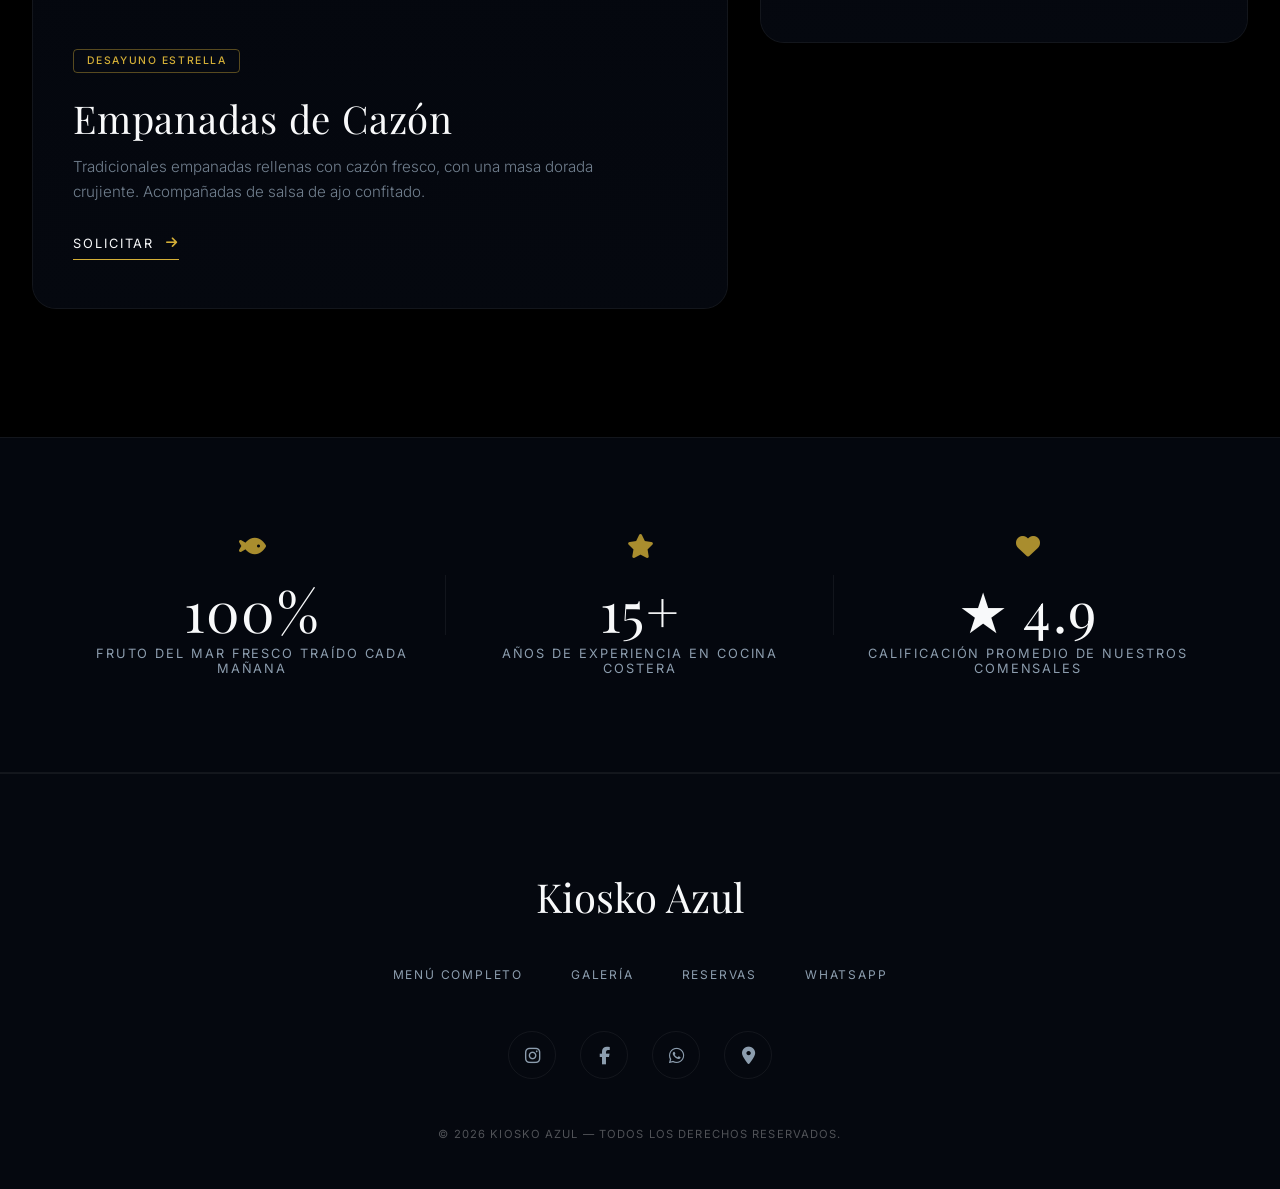
==== commit 0fea677a: "Rework de diseño completo, implementacion de api para saber la tasa del dia, mejoras en el carrito d" ====
--- a/site/public/index.html
+++ b/site/public/index.html
@@ -101,10 +101,10 @@
     <!-- NAVIGATION -->
     <nav id="navbar">
       <a href="#hero" class="nav-logo">
-        <img src="assets/logo.png" alt="Logo" style="height:45px;width:45px;border-radius:50%;object-fit:cover;">
+        <img src="assets/logo.png" alt="Kiosko Azul Logo" style="height:40px;width:40px;border-radius:50%;object-fit:cover;border:1px solid var(--glass-border-gold);">
         <div>
-          Restaurant
           <span>Kiosko Azul</span>
+          <small style="font-family:'Inter',sans-serif;color:var(--gold);font-size:0.65rem;letter-spacing:0.2em;text-transform:uppercase;">Restaurant</small>
         </div>
       </a>
 
@@ -132,10 +132,8 @@
         <i class="fas fa-sun"></i>
         <span id="time-badge-text">Mediodía — 12:00 PM</span>
       </div>
-      <p class="hero-greeting" id="hero-greeting">¡Buen Provecho!</p>
-      <div class="hero-logo-wrapper">
-        <img src="assets/logo.png" alt="Restaurante Kiosko Azul Logo" class="hero-logo" />
-      </div>
+      <h1 class="hero-greeting" id="hero-greeting">¡Buen Provecho!</h1>
+      <span class="hero-greeting-sub" id="hero-greeting-sub">Experiencia Costera Premium</span>
       <div class="hero-ctas">
         <a href="#recommendations" class="btn-primary">Ver Recomendaciones</a>
         <a href="reservas.html" class="btn-outline">Reservar Mesa</a>
@@ -220,19 +218,17 @@
         greeting: '¡Buenos Días!',
         recEyebrow: '☀️ Para Empezar el Día',
         recTitle: 'RECOMENDACIONES DE DESAYUNO',
-        recSubtitle: 'Fresh & Traditional Options',
+        recSubtitle: 'Opciones clásicas con un toque de alta cocina frente al mar.',
         dishes: [
           {
             tag: 'Desayuno Estrella',
-            icon: '🥟',
-            bgGradient: 'linear-gradient(135deg, #c9a227, #8b5e08)',
+            bgImage: 'https://images.unsplash.com/photo-1541592106381-b31e9677c0e5?q=80&w=2070',
             title: 'Empanadas de Cazón',
-            desc: 'Tradicionales empanadas rellenas con cazón fresco, fritas a la perfección con una masa dorada crujiente. Acompañadas de salsa criolla.',
+            desc: 'Tradicionales empanadas rellenas con cazón fresco, con una masa dorada crujiente. Acompañadas de salsa de ajo confitado.',
           },
           {
             tag: 'Clásico Costero',
-            icon: '🌽',
-            bgGradient: 'linear-gradient(135deg, #a0522d, #5c3317)',
+            bgImage: 'https://images.unsplash.com/photo-1615719413546-198b25453f85?q=80&w=2070',
             title: 'Arepas Asadas',
             desc: 'Arepas de maíz asadas a la brasa con queso blanco derretido, aguacate cremoso y un toque de mantequilla artesanal.',
           }
@@ -246,21 +242,19 @@
         greeting: '¡Buen Provecho!',
         recEyebrow: '🌊 Especiales del Día',
         recTitle: 'ALMUERZO TROPICAL',
-        recSubtitle: 'Daily Specials with Sea Flavor',
+        recSubtitle: 'Especialidades diarias capturadas esta misma mañana, con frescura incomparable.',
         dishes: [
           {
-            tag: 'Plato del Día',
-            icon: '🐟',
-            bgGradient: 'linear-gradient(135deg, #006994, #00436a)',
-            title: 'Pescado Frito con Patacones',
-            desc: 'Pescado fresco frito en su punto justo, con patacones doblemente fritos, ensalada de repollo y salsa tártara de la casa.',
+            tag: 'Pesca del Día',
+            bgImage: 'https://images.unsplash.com/photo-1519708227418-c8fd9a32b7a2?q=80&w=2070',
+            title: 'Pescado Frito Premium',
+            desc: 'Pescado fresco frito en su punto justo, con crujientes patacones y salsa tártara de la casa.',
           },
           {
-            tag: 'Selección Premium',
-            icon: '🐙',
-            bgGradient: 'linear-gradient(135deg, #005c71, #004055)',
+            tag: 'Selección de Autor',
+            bgImage: 'https://images.unsplash.com/photo-1596796333909-50cce2201d4a?q=80&w=2070',
             title: 'Ceviche de Pulpo',
-            desc: 'Pulpo tierno curado en limón fresco, cilantro, cebolla roja morada y ají amarillo. Fresco, marino y absolutamente delicioso.',
+            desc: 'Pulpo tierno curado en limón fresco, cilantro, cebolla morada y ají amarillo. Una obra de arte marino.',
           }
         ]
       },
@@ -269,24 +263,22 @@
         bodyClass: 'atardecer',
         badgeIcon: '🌅',
         badgeLabel: 'Atardecer',
-        greeting: '¡Bienvenido al Atardecer!',
+        greeting: '¡El Atardecer!',
         recEyebrow: '🍹 Momentos Especiales',
         recTitle: 'CENA LIGERA & CÓCTELES',
-        recSubtitle: 'Fancy Moments Before Night',
+        recSubtitle: 'Transición a la noche con alta mixología artesanal y sutiles tapas contemporáneas.',
         dishes: [
           {
-            tag: 'Cóctel Signature',
-            icon: '🍹',
-            bgGradient: 'linear-gradient(135deg, #c45c0e, #7a3208)',
-            title: 'Pisco Sour Kiosco Azul',
-            desc: 'Nuestro cóctel insignia: pisco premium, jugo de limón recién exprimido, clara de huevo batida y unas gotas de bitter Angostura.',
+            tag: 'Alta Mixología',
+            bgImage: 'https://images.unsplash.com/photo-1514362545857-3bc16c4c7d1b?q=80&w=2070',
+            title: 'Pisco Sour Azul',
+            desc: 'Nuestro cóctel insignia: pisco premium, jugo de limón recién exprimido, claras batidas a punto y notas herbales.',
           },
           {
             tag: 'Para Compartir',
-            icon: '🍢',
-            bgGradient: 'linear-gradient(135deg, #9b2066, #600040)',
+            bgImage: 'https://images.unsplash.com/photo-1555939594-58d7cb561ad1?q=80&w=2070',
             title: 'Brochetas de Langostinos',
-            desc: 'Langostinos tigre en brochetas a la parrilla con mantequilla de ajo, chimichurri fresco y limón tahitiano. Ideales para el atardecer.',
+            desc: 'Langostinos en brochetas asadas a la parrilla con mantequilla de ajo y exótico chimichurri fresco. Ideales para la puesta de sol.',
           }
         ]
       },
@@ -298,21 +290,19 @@
         greeting: '¡Buenas Noches!',
         recEyebrow: '🌟 Nuestras Creaciones Finas',
         recTitle: 'CENA GOURMET & CREACIONES',
-        recSubtitle: 'Our Finest Creations',
+        recSubtitle: 'Una experiencia culinaria inmersiva, a luz tenue.',
         dishes: [
           {
             tag: 'Plato Gourmet',
-            icon: '🍝',
-            bgGradient: 'linear-gradient(135deg, #0d1b50, #060d30)',
+            bgImage: 'https://images.unsplash.com/photo-1551183053-bf91a1d81141?q=80&w=2070',
             title: 'Linguine al Nero di Seppia',
-            desc: 'Pasta negra al tinto de calamar con medallones de mariscos salteados en bisque de langosta, terminada con Parmigiano-Reggiano y microgreens.',
+            desc: 'Pasta negra al tinto de calamar con medallones de mariscos salteados en bisque de langosta y queso Parmigiano-Reggiano.',
           },
           {
-            tag: 'Chef\'s Signature',
-            icon: '🦞',
-            bgGradient: 'linear-gradient(135deg, #1a0533, #0a0220)',
+            tag: 'Firma del Chef',
+            bgImage: 'https://images.unsplash.com/photo-1621509938561-12c40c156ca5?q=80&w=2070',
             title: 'Lobster & Truffle Risotto',
-            desc: 'Risotto Arborio cremoso con media cola de langosta a la mantequilla, aceite de trufa negra y Parmesano añejado 24 meses. Una experiencia única.',
+            desc: 'Risotto cremoso de Arborio importado con media cola de langosta a la mantequilla, perfumado con aceite de trufa blanca.',
           }
         ]
       }
@@ -339,16 +329,14 @@
       return `
         <div class="dish-card fade-up">
           <div class="dish-card-image">
-            <div class="img-placeholder" style="background: ${dish.bgGradient};">
-              <span class="dish-icon">${dish.icon}</span>
-            </div>
+            <div class="img-placeholder" style="background: url('${dish.bgImage}') no-repeat center center; background-size: cover;"></div>
           </div>
           <div class="dish-card-body">
             <span class="dish-card-tag">${dish.tag}</span>
             <h3 class="dish-card-title">${dish.title}</h3>
             <p class="dish-card-desc">${dish.desc}</p>
             <a href="https://wa.me/+584126071753?text=${waMsg}" class="btn-order" target="_blank" rel="noopener">
-              <i class="fab fa-whatsapp"></i> Pedir →
+              Solicitar <i class="fas fa-arrow-right"></i>
             </a>
           </div>
         </div>
--- a/site/public/css/index.css
+++ b/site/public/css/index.css
@@ -1,786 +1,79 @@
 /* =====================================
-       CSS RESET & BASE
-    ===================================== */
-    *,
-    *::before,
-    *::after {
-      box-sizing: border-box;
-      margin: 0;
-      padding: 0;
-    }
-
-    :root {
-  --gold: #C0392B; /* Nautical Red */
-  --navy: #1D3C5C; /* Elegant Navy Blue */
-  --gold-glow: rgba(192, 57, 43, 0.4); 
-  --teal: #00B4D8;
-  --cream: #FFFFFF; /* Pure White */
-  --pearl: #4A6581; /* Muted navy for body text */
-  --glass-bg: rgba(255, 255, 255, 0.88); /* Frosty White */
-  --glass-border: rgba(255, 255, 255, 0.6);
-  --glass-blur: blur(16px);
-  --radius-pill: 999px;
-  --radius-card: 20px;
-  --transition: 0.4s cubic-bezier(0.4, 0, 0.2, 1);
-}
-
-    html {
-      scroll-behavior: smooth;
-      font-size: 16px;
-    }
-
-    body {
-      font-family: 'Inter', sans-serif;
-      color: var(--cream);
-      overflow-x: hidden;
-      min-height: 100vh;
-      transition: background 1.2s ease;
-      background: transparent;
-    }
-
-    /* =====================================
-       ANIMATED BACKGROUND SYSTEM
-    ===================================== */
-    #bg-canvas {
-      position: fixed;
-      inset: 0;
-      z-index: 0;
-      transition: opacity 1.5s ease;
-    }
-
-    /* Time-based gradient backgrounds */
-    body.manana #bg-canvas { background: transparent; display: none; }
-
-    body.mediodia #bg-canvas { background: transparent; display: none; }
-
-    body.atardecer #bg-canvas { background: transparent; display: none; }
-
-    body.noche #bg-canvas { background: transparent; display: none; }
-
-    /* Animated overlay layer */
-    #bg-overlay {
-      position: fixed;
-      inset: 0;
-      z-index: 1;
-      pointer-events: none;
-    }
-
-    /* Wave shimmer for day */
-    /* overlay desactivado */
-
-    /* Stars for night */
-    /* overlay desactivado */
-
-    /* Orange glow pulse for atardecer */
-    /* overlay desactivado */
-
-    @keyframes shimmer {
-      0% {
-        background-position: 0 0;
-      }
-
-      100% {
-        background-position: 100px 100px;
-      }
-    }
-
-    @keyframes twinkle {
-      0% {
-        opacity: 0.6;
-      }
-
-      100% {
-        opacity: 1;
-      }
-    }
-
-    @keyframes glowPulse {
-      0% {
-        opacity: 0.6;
-      }
-
-      100% {
-        opacity: 1;
-      }
-    }
-
-    /* Content layers above background */
-    #app {
-      position: relative;
-      z-index: 2;
-    }
-
-    /* =====================================
-       NAVIGATION
-    ===================================== */
-    
-nav#navbar {
+   Kiosko Azul - Ultra Premium Design System
+   ===================================== */
+:root {
+  /* Colors - Abyssal Ocean & Gold */
+  --base-dark: #05080f;     /* The abyss */
+  --navy: #0a111f;          /* Surface dark */
+  --gold: #D4AF37;          /* Premium brass/gold */
+  --gold-glow: rgba(212, 175, 55, 0.25);
+  --teal: #102636;          /* Deep teal accent */
+  --cream: #F8F9FA;         /* Max legibility text */
+  --pearl: #8c9dae;         /* Muted editorial copy */
+  
+  /* Glassmorphism */
+  --glass-bg: rgba(10, 17, 31, 0.45);
+  --glass-hover: rgba(10, 17, 31, 0.7);
+  --glass-border: rgba(255, 255, 255, 0.06);
+  --glass-border-gold: rgba(212, 175, 55, 0.15);
+  --glass-blur: blur(28px);
+  --glass-shadow: 0 30px 60px rgba(0, 0, 0, 0.4);
+  
+  /* Geometry & Motion */
+  --radius-pill: 100px;
+  --radius-card: 24px;
+  --transition-liquid: 0.7s cubic-bezier(0.16, 1, 0.3, 1);
+  --transition-fast: 0.3s ease;
+}
+
+*, *::before, *::after {
+  box-sizing: border-box;
+  margin: 0;
+  padding: 0;
+}
+
+html {
+  scroll-behavior: smooth;
+  font-size: 16px;
+}
+
+body {
+  font-family: 'Inter', sans-serif;
+  color: var(--cream);
+  background: #000; /* Will be covered by video */
+  overflow-x: hidden;
+  min-height: 100vh;
+  transition: background 1.2s ease;
+}
+
+h1, h2, h3, h4, h5, h6, .serif-font {
+  font-family: 'Playfair Display', serif;
+  font-weight: 400;
+  letter-spacing: 0.02em;
+}
+
+/* =====================================
+   ANIMATED BACKGROUND SYSTEM
+===================================== */
+/* Make sure the JS segment classes don't break the background */
+body.manana, body.mediodia, body.atardecer, body.noche {
+  background: #000 !important; 
+}
+
+/* Base overlay logic from previous */
+#bg-canvas { display: none !important; }
+#bg-overlay {
   position: fixed;
-  top: 0; left: 0; right: 0;
-  z-index: 1000;
-  backdrop-filter: blur(18px) saturate(180%);
-  -webkit-backdrop-filter: blur(18px) saturate(180%);
-  background: transparent; /* Transparente al inicio */
-  padding: 1.5rem 2rem; /* Más grande al inicio */
-  height: auto;
-  display: flex; align-items: center; justify-content: space-between;
-  transition: all 0.5s cubic-bezier(0.4, 0, 0.2, 1);
-}
-
-nav#navbar.scrolled {
-  background: var(--glass-bg);
-  box-shadow: 0 4px 30px rgba(29, 60, 92, 0.1);
-  padding: 0.8rem 2rem; /* Se encoge al hacer scroll */
-  border-bottom: 1px solid var(--glass-border);
-}
-
-/* =====================================
-   SCROLL ANIMATIONS (Intersection Observer)
-===================================== */
-.fade-up {
-  opacity: 0;
-  transform: translateY(40px);
-  transition: opacity 0.8s ease-out, transform 0.8s cubic-bezier(0.16, 1, 0.3, 1);
-  will-change: opacity, transform;
-}
-
-.fade-up.is-visible {
-  opacity: 1;
-  transform: translateY(0);
-}
-
-/* Retrasos escalonados para las tarjetas */
-.delay-100 { transition-delay: 100ms; }
-.delay-200 { transition-delay: 200ms; }
-.delay-300 { transition-delay: 300ms; }
-
-/* Micro-interacción: Zoom de imagen en tarjeta al pasar el ratón */
-.dish-card .img-placeholder {
-  transition: transform 0.6s cubic-bezier(0.16, 1, 0.3, 1);
-}
-.dish-card:hover .img-placeholder {
-  transform: scale(1.08); /* Efecto Ken Burns suave */
-}
-
-
-    .nav-logo {
-      display: flex;
-      align-items: center;
-      gap: 0.6rem;
-      text-decoration: none;
-      font-family: 'Outfit', sans-serif;
-      font-weight: 800;
-      font-size: 1.25rem;
-      color: var(--gold);
-      letter-spacing: 0.02em;
-    }
-
-    .nav-logo i {
-      font-size: 1.4rem;
-    }
-
-    .nav-logo span {
-      color: var(--navy);
-      font-weight: 300;
-      font-size: 0.85rem;
-      display: block;
-      line-height: 1;
-    }
-
-    .nav-links {
-      display: flex;
-      align-items: center;
-      gap: 0.5rem;
-      list-style: none;
-    }
-
-    .nav-links a {
-      text-decoration: none;
-      color: var(--pearl);
-      font-family: 'Outfit', sans-serif;
-      font-weight: 500;
-      font-size: 0.95rem;
-      padding: 0.5rem 1rem;
-      border-radius: var(--radius-pill);
-      transition: all 0.3s ease;
-      letter-spacing: 0.04em;
-    }
-
-    .nav-links a:hover {
-      color: var(--gold);
-      background: rgba(192, 57, 43, 0.12);
-    }
-
-    .nav-right {
-      display: flex;
-      align-items: center;
-      gap: 0.75rem;
-    }
-
-    .btn-whatsapp-nav {
-      display: flex;
-      align-items: center;
-      gap: 0.4rem;
-      background: #25D366;
-      color: white;
-      border: none;
-      border-radius: var(--radius-pill);
-      padding: 0.5rem 1.1rem;
-      font-family: 'Outfit', sans-serif;
-      font-weight: 600;
-      font-size: 0.85rem;
-      cursor: pointer;
-      text-decoration: none;
-      transition: all 0.3s ease;
-      box-shadow: 0 4px 15px rgba(37, 211, 102, 0.3);
-    }
-
-    .btn-whatsapp-nav:hover {
-      transform: translateY(-2px);
-      box-shadow: 0 6px 22px rgba(37, 211, 102, 0.45);
-    }
-
-    /* Mobile menu toggle */
-    .nav-toggle {
-      display: none;
-      background: none;
-      border: none;
-      color: var(--navy);
-      font-size: 1.5rem;
-      cursor: pointer;
-    }
-
-    /* =====================================
-       HERO SECTION
-    ===================================== */
-    #hero {
-      min-height: 100vh;
-      display: flex;
-      flex-direction: column;
-      align-items: center;
-      justify-content: center;
-      text-align: center;
-      padding: 100px 2rem 4rem;
-      position: relative;
-    }
-
-    .hero-time-badge {
-      display: inline-flex;
-      align-items: center;
-      gap: 0.5rem;
-      background: var(--glass-bg);
-      backdrop-filter: blur(10px);
-      border: 1px solid rgba(255, 255, 255, 0.2);
-      border-radius: var(--radius-pill);
-      padding: 0.4rem 1.1rem;
-      font-family: 'Outfit', sans-serif;
-      font-size: 0.85rem;
-      font-weight: 500;
-      color: var(--navy); box-shadow: 0 4px 15px rgba(0,0,0,0.1);
-      margin-bottom: 1.5rem;
-      animation: fadeSlideIn 0.8s ease forwards;
-    }
-
-    .hero-greeting {
-      font-family: 'Inter', sans-serif;
-      text-shadow: 0 2px 4px rgba(0,0,0,0.6);
-      font-size: 1rem;
-      font-weight: 300;
-      letter-spacing: 0.25em;
-      text-transform: uppercase;
-      color: var(--gold);
-      margin-bottom: 0.75rem;
-      animation: fadeSlideIn 0.9s ease 0.1s forwards;
-      opacity: 0;
-    }
-
-    .hero-logo-wrapper {
-      margin-bottom: 2.5rem;
-      animation: fadeSlideIn 1s ease 0.2s forwards;
-      opacity: 0;
-      display: flex;
-      justify-content: center;
-      width: 100%;
-    }
-
-    .hero-logo {
-      width: clamp(280px, 45vw, 550px);
-      max-width: 90%;
-      height: auto;
-      object-fit: contain;
-      filter: drop-shadow(0 10px 30px rgba(0,0,0,0.4));
-      border-radius: 50%;
-    }
-
-    .hero-ctas {
-      display: flex;
-      gap: 1rem;
-      flex-wrap: wrap;
-      justify-content: center;
-      animation: fadeSlideIn 1s ease 0.5s forwards;
-      opacity: 0;
-    }
-
-    .btn-primary {
-      background: var(--gold);
-      color: #1a0900;
-      border: none;
-      border-radius: var(--radius-pill);
-      padding: 0.85rem 2rem;
-      font-family: 'Outfit', sans-serif;
-      font-weight: 700;
-      font-size: 0.95rem;
-      cursor: pointer;
-      text-decoration: none;
-      transition: all 0.3s ease;
-      box-shadow: 0 4px 20px var(--gold-glow);
-      letter-spacing: 0.04em;
-    }
-
-    .btn-primary:hover {
-      transform: translateY(-3px);
-      box-shadow: 0 8px 30px rgba(192, 57, 43, 0.55);
-      background: #ffb83d;
-    }
-
-    .btn-outline {
-      background: transparent;
-      color: var(--cream);
-      border: 1.5px solid rgba(255, 255, 255, 0.4);
-      border-radius: var(--radius-pill);
-      padding: 0.85rem 2rem;
-      font-family: 'Outfit', sans-serif;
-      font-weight: 600;
-      font-size: 0.95rem;
-      cursor: pointer;
-      text-decoration: none;
-      transition: all 0.3s ease;
-      letter-spacing: 0.04em;
-    }
-
-    .btn-outline:hover {
-      border-color: var(--gold);
-      color: var(--gold);
-      background: rgba(192, 57, 43, 0.08);
-    }
-
-    .scroll-indicator {
-      position: absolute;
-      bottom: 2.5rem;
-      left: 50%;
-      transform: translateX(-50%);
-      display: flex;
-      flex-direction: column;
-      align-items: center;
-      gap: 0.4rem;
-      color: rgba(255, 255, 255, 0.5);
-      font-size: 0.7rem;
-      letter-spacing: 0.15em;
-      text-transform: uppercase;
-      animation: bounce 2s infinite;
-    }
-
-    .scroll-indicator i {
-      font-size: 1.1rem;
-    }
-
-    @keyframes bounce {
-
-      0%,
-      100% {
-        transform: translateX(-50%) translateY(0);
-      }
-
-      50% {
-        transform: translateX(-50%) translateY(8px);
-      }
-    }
-
-    @keyframes fadeSlideIn {
-      from {
-        opacity: 0;
-        transform: translateY(24px);
-      }
-
-      to {
-        opacity: 1;
-        transform: translateY(0);
-      }
-    }
-
-    /* =====================================
-       RECOMMENDATIONS SECTION
-    ===================================== */
-    #recommendations {
-      padding: 5rem 2rem 6rem;
-      max-width: 1200px;
-      margin: 0 auto;
-    }
-
-    .section-eyebrow {
-      font-family: 'Inter', sans-serif;
-      font-size: 0.75rem;
-      font-weight: 600;
-      letter-spacing: 0.3em;
-      text-transform: uppercase;
-      color: var(--gold);
-      margin-bottom: 0.6rem;
-  background: var(--glass-bg);
-  padding: 0.4rem 1rem;
-  border-radius: var(--radius-pill);
-  display: inline-block;
-  box-shadow: 0 4px 12px rgba(0,0,0,0.15);
-}
-
-    .section-title {
-      font-family: 'Outfit', sans-serif;
-      text-shadow: 0 4px 12px rgba(0,0,0,0.5);
-      font-size: clamp(1.6rem, 4vw, 2.6rem);
-      font-weight: 800;
-      color: var(--cream);
-      line-height: 1.1;
-      margin-bottom: 0.5rem;
-    }
-
-    .section-subtitle {
-      font-family: 'Inter', sans-serif;
-      text-shadow: 0 2px 6px rgba(0,0,0,0.5);
-      font-size: 1rem;
-      color: var(--pearl);
-      margin-bottom: 2.5rem;
-      font-weight: 300;
-    }
-
-    .cards-row {
-      display: grid;
-      grid-template-columns: repeat(auto-fit, minmax(300px, 1fr));
-      gap: 1.5rem;
-    }
-
-    .dish-card {
-      background: var(--glass-bg);
-      backdrop-filter: var(--glass-blur);
-      -webkit-backdrop-filter: var(--glass-blur);
-      border: 1px solid var(--glass-border);
-      border-radius: var(--radius-card);
-      overflow: hidden;
-      transition: all var(--transition);
-      cursor: pointer;
-    }
-
-    .dish-card:hover {
-      transform: translateY(-6px);
-      border-color: rgba(192, 57, 43, 0.5);
-      box-shadow: 0 16px 50px rgba(192, 57, 43, 0.18);
-    }
-
-    .dish-card-image {
-      height: 200px;
-      position: relative;
-      overflow: hidden;
-    }
-
-    /* Dynamic image gradients per time/dish */
-    .dish-card-image::after {
-      content: '';
-      position: absolute;
-      inset: 0;
-      background: linear-gradient(to top, rgba(0, 0, 0, 0.65) 0%, transparent 60%);
-    }
-
-    .dish-card-image .img-placeholder {
-      width: 100%;
-      height: 100%;
-      display: flex;
-      align-items: center;
-      justify-content: center;
-    }
-
-    .dish-card-image .dish-icon {
-      font-size: 4rem;
-      filter: drop-shadow(0 4px 12px rgba(0, 0, 0, 0.4));
-      position: relative;
-      z-index: 1;
-    }
-
-    .dish-card-body {
-      padding: 1.5rem;
-    }
-
-    .dish-card-tag {
-      display: inline-block;
-      background: rgba(192, 57, 43, 0.15);
-      color: var(--gold);
-      border: 1px solid rgba(192, 57, 43, 0.3);
-      border-radius: var(--radius-pill);
-      padding: 0.25rem 0.8rem;
-      font-size: 0.72rem;
-      font-weight: 600;
-      letter-spacing: 0.1em;
-      text-transform: uppercase;
-      margin-bottom: 0.75rem;
-      font-family: 'Outfit', sans-serif;
-    }
-
-    .dish-card-title {
-      font-family: 'Outfit', sans-serif;
-      font-size: 1.25rem;
-      font-weight: 800;
-      color: var(--navy);
-      margin-bottom: 0.4rem;
-    }
-
-    .dish-card-desc {
-      font-family: 'Inter', sans-serif;
-      font-size: 0.88rem;
-      color: var(--pearl);
-      line-height: 1.6;
-      margin-bottom: 1.5rem;
-      font-weight: 300;
-    }
-
-    .btn-order {
-      display: inline-flex;
-      align-items: center;
-      gap: 0.5rem;
-      background: var(--gold);
-      color: #1a0900;
-      border: none;
-      border-radius: var(--radius-pill);
-      padding: 0.65rem 1.4rem;
-      font-family: 'Outfit', sans-serif;
-      font-weight: 700;
-      font-size: 0.88rem;
-      cursor: pointer;
-      text-decoration: none;
-      transition: all 0.3s ease;
-      box-shadow: 0 4px 15px var(--gold-glow);
-      letter-spacing: 0.04em;
-    }
-
-    .btn-order:hover {
-      transform: translateY(-2px);
-      box-shadow: 0 6px 22px rgba(192, 57, 43, 0.5);
-      background: #ffb83d;
-    }
-
-    /* =====================================
-       FLOATING WHATSAPP BUTTON
-    ===================================== */
-    #whatsapp-float {
-      position: fixed;
-      bottom: 2rem;
-      right: 2rem;
-      z-index: 999;
-      width: 58px;
-      height: 58px;
-      background: #25D366;
-      color: white;
-      border-radius: 50%;
-      display: flex;
-      align-items: center;
-      justify-content: center;
-      font-size: 1.6rem;
-      text-decoration: none;
-      box-shadow: 0 6px 20px rgba(37, 211, 102, 0.45);
-      transition: all 0.3s ease;
-      animation: floatBob 3s ease-in-out infinite;
-    }
-
-    #whatsapp-float:hover {
-      transform: scale(1.12);
-      box-shadow: 0 8px 28px rgba(37, 211, 102, 0.6);
-    }
-
-    @keyframes floatBob {
-
-      0%,
-      100% {
-        transform: translateY(0);
-      }
-
-      50% {
-        transform: translateY(-6px);
-      }
-    }
-
-    /* =====================================
-       ABOUT STRIP
-    ===================================== */
-    #about-strip {
-      padding: 4rem 2rem;
-      background: rgba(255, 255, 255, 0.85);
-      box-shadow: 0 0 30px rgba(0,0,0,0.1);
-      backdrop-filter: blur(10px);
-      border-top: 1px solid var(--glass-border);
-      border-bottom: 1px solid var(--glass-border);
-    }
-
-    .about-inner {
-      max-width: 1000px;
-      margin: 0 auto;
-      display: grid;
-      grid-template-columns: 1fr 1fr 1fr;
-      gap: 2rem;
-      text-align: center;
-    }
-
-    .about-stat i {
-      font-size: 1.8rem;
-      color: var(--gold);
-      margin-bottom: 0.75rem;
-    }
-
-    .about-stat h3 {
-      font-family: 'Outfit', sans-serif;
-      font-size: 2rem;
-      font-weight: 800;
-      color: var(--navy);
-    }
-
-    .about-stat p {
-      font-family: 'Inter', sans-serif;
-      font-size: 0.85rem;
-      color: var(--pearl);
-      font-weight: 300;
-    }
-
-    /* =====================================
-       FOOTER
-    ===================================== */
-    footer {
-      padding: 3rem 2rem 2rem;
-      background: var(--navy);
-      box-shadow: 0 -10px 30px rgba(0,0,0,0.2);
-      backdrop-filter: blur(16px);
-      border-top: 1px solid var(--glass-border);
-      text-align: center;
-    }
-
-    .footer-logo {
-      font-family: 'Playfair Display', serif;
-      font-size: 1.5rem;
-      color: var(--gold);
-      font-style: italic;
-      margin-bottom: 1rem;
-    }
-
-    .footer-links {
-      display: flex;
-      justify-content: center;
-      gap: 1.5rem;
-      list-style: none;
-      margin-bottom: 1.5rem;
-      flex-wrap: wrap;
-    }
-
-    .footer-links a {
-      color: var(--pearl);
-      text-decoration: none;
-      font-size: 0.88rem;
-      font-family: 'Outfit', sans-serif;
-      transition: color 0.3s;
-    }
-
-    .footer-links a:hover {
-      color: var(--gold);
-    }
-
-    .footer-socials {
-      display: flex;
-      justify-content: center;
-      gap: 1rem;
-      margin-bottom: 1.5rem;
-    }
-
-    .footer-socials a {
-      width: 40px;
-      height: 40px;
-      border-radius: 50%;
-      border: 1px solid var(--glass-border);
-      display: flex;
-      align-items: center;
-      justify-content: center;
-      color: var(--pearl);
-      font-size: 1rem;
-      text-decoration: none;
-      transition: all 0.3s ease;
-    }
-
-    .footer-socials a:hover {
-      border-color: var(--gold);
-      color: var(--gold);
-      background: rgba(192, 57, 43, 0.1);
-    }
-
-    .footer-copy {
-      font-size: 0.8rem;
-      color: rgba(255, 255, 255, 0.5);
-      font-family: 'Inter', sans-serif;
-    }
-
-    /* =====================================
-       RESPONSIVE
-    ===================================== */
-    @media (max-width: 768px) {
-
-      .nav-links,
-      .btn-whatsapp-nav {
-        display: none;
-      }
-
-      .nav-links.open {
-        display: flex;
-        flex-direction: column;
-        position: absolute;
-        top: 70px;
-        left: 0;
-        right: 0;
-        background: rgba(255, 255, 255, 0.98);
-        backdrop-filter: blur(20px);
-        padding: 1.5rem;
-        gap: 0.5rem;
-      }
-
-      .nav-links.open a {
-        padding: 0.8rem 1rem;
-        border-radius: 12px;
-      }
-
-      .nav-toggle {
-        display: block;
-      }
-
-      .about-inner {
-        grid-template-columns: 1fr;
-        gap: 1.5rem;
-      }
-
-      .cards-row {
-        grid-template-columns: 1fr;
-      }
-
-      nav#navbar {
-        padding: 0 1.25rem;
-      }
-    }
-
-    /* =====================================
-       PAGE TRANSITION
-    ===================================== */
-    .segment-fade {
-      animation: segFade 0.8s ease;
-    }
-
-    @keyframes segFade {
-      from {
-        opacity: 0.3;
-      }
-
-      to {
-        opacity: 1;
-      }
-    }
+  inset: 0;
+  z-index: 1;
+  background: rgba(4, 7, 14, 0.65) !important; /* Global dark cast to make text pop */
+  pointer-events: none;
+}
+
+#app {
+  position: relative;
+  z-index: 2;
+}
 
 /* =====================================
    VIDEO BACKGROUNDS
@@ -804,40 +97,28 @@
   transform: translateX(-50%) translateY(-50%);
   object-fit: cover;
   opacity: 0;
-  transition: opacity 1.5s ease;
+  transition: opacity 2s ease;
   pointer-events: none;
+  filter: saturate(1.2) contrast(1.1);
 }
 
 .video-bg.active {
   opacity: 1;
 }
 
-/* Darken overlay for video */
-#bg-overlay {
-  background: rgba(10, 20, 40, 0.4) !important;
-  z-index: 1;
-  opacity: 1 !important;
-  animation: none !important;
-}
-
-#bg-canvas {
-  display: none !important;
-}
-
-
-/* =====================================
-   PRELOADER (Playa / Olas)
+/* =====================================
+   PRELOADER (Redesigned Editorial Style)
 ===================================== */
 #preloader {
   position: fixed;
   inset: 0;
   z-index: 9999;
-  background: var(--cream);
+  background: var(--base-dark);
   display: flex;
   flex-direction: column;
   align-items: center;
   justify-content: center;
-  transition: opacity 0.8s ease, visibility 0.8s ease;
+  transition: opacity 1.2s cubic-bezier(0.16, 1, 0.3, 1), visibility 1.2s ease;
 }
 
 #preloader.fade-out {
@@ -846,99 +127,728 @@
 }
 
 .loader-logo {
-  width: 80px;
-  height: 80px;
+  width: 90px;
+  height: 90px;
   border-radius: 50%;
   object-fit: cover;
-  margin-bottom: 20px;
-  animation: pulseLogo 2s infinite ease-in-out;
-  box-shadow: 0 10px 30px rgba(29, 60, 92, 0.2);
-}
-
-/* Animación de ondas (olas estilo mar) debajo del logo */
+  margin-bottom: 30px;
+  animation: pulseGold 2.5s infinite ease-in-out;
+  box-shadow: 0 0 40px rgba(212, 175, 55, 0.1);
+}
+
+@keyframes pulseGold {
+  0% { transform: scale(0.98); box-shadow: 0 0 0 0 rgba(212, 175, 55, 0.2); }
+  50% { transform: scale(1.02); box-shadow: 0 0 0 20px rgba(212, 175, 55, 0); }
+  100% { transform: scale(0.98); box-shadow: 0 0 0 0 rgba(212, 175, 55, 0); }
+}
+
 .loader-waves {
   display: flex;
-  gap: 8px;
+  gap: 12px;
 }
 .wave {
-  width: 6px;
-  height: 20px;
-  background: var(--teal);
-  border-radius: 10px;
-  animation: waveMotion 1.2s infinite ease-in-out;
-}
-.wave:nth-child(2) { animation-delay: -1.1s; background: var(--navy); }
-.wave:nth-child(3) { animation-delay: -1.0s; background: var(--gold); }
-.wave:nth-child(4) { animation-delay: -0.9s; background: var(--navy); }
-.wave:nth-child(5) { animation-delay: -0.8s; background: var(--teal); }
-
-@keyframes pulseLogo {
-  0% { transform: scale(0.95); box-shadow: 0 0 0 0 rgba(29, 60, 92, 0.4); }
-  70% { transform: scale(1.05); box-shadow: 0 0 0 20px rgba(29, 60, 92, 0); }
-  100% { transform: scale(0.95); box-shadow: 0 0 0 0 rgba(29, 60, 92, 0); }
-}
-
-@keyframes waveMotion {
-  0%, 40%, 100% { transform: scaleY(0.4); }
-  20% { transform: scaleY(1); }
-}
-
-/* =====================================
-   MICRO-INTERACCIONES (Botones)
+  width: 2px;
+  height: 24px;
+  background: var(--gold);
+  opacity: 0.5;
+  animation: editorialWave 1.5s infinite ease-in-out;
+}
+.wave:nth-child(2) { animation-delay: -1.3s; }
+.wave:nth-child(3) { animation-delay: -1.1s; background: var(--cream); opacity: 0.8;}
+.wave:nth-child(4) { animation-delay: -0.9s; }
+.wave:nth-child(5) { animation-delay: -0.7s; }
+
+@keyframes editorialWave {
+  0%, 40%, 100% { transform: scaleY(0.3); opacity: 0.3; }
+  20% { transform: scaleY(1); opacity: 1; }
+}
+
+/* =====================================
+   NAVIGATION (Floating Glass Pill)
 ===================================== */
-.btn-order i, .btn-primary i, .btn-whatsapp-nav i {
-  transition: transform 0.3s cubic-bezier(0.175, 0.885, 0.32, 1.275);
-  display: inline-block;
-}
-
-/* Flechas se deslizan a la derecha, WhatsApp hace un pequeño "ring" */
-.btn-order:hover i { transform: translateX(5px); }
-.btn-primary:hover i { transform: translateX(5px); }
-.btn-whatsapp-nav:hover i { transform: scale(1.15) rotate(5deg); }
-
-/* =====================================
-   LÍNEAS NÁUTICAS (Estética)
+nav#navbar {
+  position: fixed;
+  top: 30px;
+  left: 50%;
+  transform: translateX(-50%);
+  width: 92%;
+  max-width: 1200px;
+  z-index: 1000;
+  
+  /* Ultra-Premium Glassmorphism */
+  background: var(--glass-bg);
+  backdrop-filter: var(--glass-blur);
+  -webkit-backdrop-filter: var(--glass-blur);
+  border: 1px solid var(--glass-border);
+  border-radius: var(--radius-pill);
+  box-shadow: var(--glass-shadow);
+  
+  padding: 0.8rem 1.5rem;
+  display: flex;
+  align-items: center;
+  justify-content: space-between;
+  transition: all var(--transition-liquid);
+}
+
+nav#navbar.scrolled {
+  top: 15px;
+  background: var(--glass-hover);
+  border-color: var(--glass-border-gold);
+  width: 95%;
+  padding: 0.6rem 1.5rem;
+}
+
+.nav-logo {
+  display: flex;
+  align-items: center;
+  gap: 1rem;
+  text-decoration: none;
+}
+
+.nav-logo img {
+  height: 40px;
+  width: 40px;
+  border-radius: 50%;
+  object-fit: cover;
+  border: 1px solid var(--glass-border-gold);
+}
+
+.nav-logo div {
+  display: flex;
+  flex-direction: column;
+}
+
+.nav-logo span {
+  font-family: 'Playfair Display', serif;
+  font-weight: 600;
+  font-size: 1.15rem;
+  color: var(--cream);
+  line-height: 1.1;
+  letter-spacing: 0.05em;
+}
+
+.nav-logo small {
+  font-family: 'Inter', sans-serif;
+  color: var(--gold);
+  font-size: 0.65rem;
+  letter-spacing: 0.2em;
+  text-transform: uppercase;
+}
+
+.nav-links {
+  display: flex;
+  align-items: center;
+  gap: 2rem;
+  list-style: none;
+}
+
+.nav-links a {
+  text-decoration: none;
+  color: var(--pearl);
+  font-family: 'Inter', sans-serif;
+  font-weight: 400;
+  font-size: 0.85rem;
+  letter-spacing: 0.1em;
+  text-transform: uppercase;
+  transition: all var(--transition-fast);
+  position: relative;
+}
+
+.nav-links a::after {
+  content: '';
+  position: absolute;
+  bottom: -4px;
+  left: 50%;
+  transform: translateX(-50%);
+  width: 0;
+  height: 1px;
+  background: var(--gold);
+  transition: width var(--transition-liquid);
+}
+
+.nav-links a:hover {
+  color: var(--cream);
+}
+
+.nav-links a:hover::after {
+  width: 100%;
+}
+
+.btn-whatsapp-nav {
+  display: flex;
+  align-items: center;
+  gap: 0.6rem;
+  background: transparent;
+  color: var(--gold);
+  border: 1px solid var(--gold);
+  border-radius: var(--radius-pill);
+  padding: 0.6rem 1.5rem;
+  font-family: 'Inter', sans-serif;
+  font-weight: 500;
+  font-size: 0.8rem;
+  letter-spacing: 0.1em;
+  text-transform: uppercase;
+  text-decoration: none;
+  transition: all var(--transition-liquid);
+}
+
+.btn-whatsapp-nav:hover {
+  background: var(--gold);
+  color: var(--base-dark);
+  box-shadow: 0 0 20px var(--gold-glow);
+}
+
+.nav-toggle {
+  display: none;
+  background: none;
+  border: none;
+  color: var(--cream);
+  font-size: 1.5rem;
+  cursor: pointer;
+}
+
+/* =====================================
+   HERO SECTION (Asymmetric, Editorial)
 ===================================== */
-.nautical-divider {
-  width: 100%;
-  height: 1px;
-  background: linear-gradient(90deg, transparent, rgba(29, 60, 92, 0.15), transparent);
-  margin: 0;
-  border: none;
-}
-
-/* =====================================
-   BOTONES DEL MENÚ (Pastilla Deslizante)
-===================================== */
-.category-filters {
-  position: relative;
+#hero {
+  min-height: 100vh;
+  display: flex;
+  flex-direction: column;
+  align-items: center;
+  justify-content: center;
+  text-align: center;
+  padding: 140px 2rem 4rem;
+  position: relative;
+}
+
+.hero-time-badge {
   display: inline-flex;
-  background: var(--glass-bg);
-  padding: 0.5rem;
+  align-items: center;
+  gap: 0.75rem;
+  background: transparent;
+  border: 1px solid var(--glass-border-gold);
   border-radius: var(--radius-pill);
-  box-shadow: 0 4px 15px rgba(0,0,0,0.05);
+  padding: 0.5rem 1.5rem;
+  font-family: 'Inter', sans-serif;
+  font-size: 0.75rem;
+  font-weight: 500;
+  letter-spacing: 0.2em;
+  text-transform: uppercase;
+  color: var(--gold);
   margin-bottom: 2rem;
+  animation: fadeSlideUp 1s cubic-bezier(0.16, 1, 0.3, 1) forwards;
+  opacity: 0;
+  transform: translateY(30px);
+}
+
+.hero-greeting {
+  font-family: 'Playfair Display', serif;
+  font-size: clamp(3.5rem, 8vw, 7rem);
+  font-weight: 400;
+  line-height: 1.05;
+  color: var(--cream);
+  margin-bottom: 1.5rem;
+  max-width: 1000px;
+  animation: fadeSlideUp 1.2s cubic-bezier(0.16, 1, 0.3, 1) 0.1s forwards;
+  opacity: 0;
+  transform: translateY(30px);
+}
+
+.hero-greeting-sub {
+  font-family: 'Playfair Display', serif;
+  font-style: italic;
+  color: var(--pearl);
+  display: block;
+  font-size: clamp(2rem, 4vw, 3.5rem);
+  margin-top: 0.5rem;
+}
+
+.hero-logo-wrapper {
+  display: none; /* Removed giant logo in favor of typography */
+}
+
+.hero-ctas {
+  display: flex;
+  gap: 1.5rem;
   flex-wrap: wrap;
   justify-content: center;
-}
-
-.filter-btn {
+  margin-top: 2rem;
+  animation: fadeSlideUp 1.4s cubic-bezier(0.16, 1, 0.3, 1) 0.2s forwards;
+  opacity: 0;
+  transform: translateY(30px);
+}
+
+.btn-primary {
+  background: var(--gold);
+  color: var(--base-dark);
+  border: 1px solid var(--gold);
+  border-radius: 4px; /* Slightly sharper for editorial look */
+  padding: 1rem 2.5rem;
+  font-family: 'Inter', sans-serif;
+  font-weight: 500;
+  font-size: 0.85rem;
+  letter-spacing: 0.15em;
+  text-transform: uppercase;
+  text-decoration: none;
+  transition: all var(--transition-liquid);
+  box-shadow: 0 4px 20px rgba(212, 175, 55, 0.2);
+}
+
+.btn-primary:hover {
+  background: #e6c55e;
+  border-color: #e6c55e;
+  transform: translateY(-4px);
+  box-shadow: 0 10px 30px rgba(212, 175, 55, 0.35);
+}
+
+.btn-outline {
+  background: var(--glass-bg);
+  backdrop-filter: var(--glass-blur);
+  color: var(--cream);
+  border: 1px solid var(--glass-border);
+  border-radius: 4px;
+  padding: 1rem 2.5rem;
+  font-family: 'Inter', sans-serif;
+  font-weight: 500;
+  font-size: 0.85rem;
+  letter-spacing: 0.15em;
+  text-transform: uppercase;
+  text-decoration: none;
+  transition: all var(--transition-liquid);
+}
+
+.btn-outline:hover {
+  border-color: var(--cream);
+  background: rgba(255,255,255,0.05);
+}
+
+/* =====================================
+   RECOMMENDATIONS (Bento / Asymmetric)
+===================================== */
+#recommendations {
+  padding: 8rem 2rem;
+  max-width: 1300px;
+  margin: 0 auto;
+  position: relative;
+  z-index: 10;
+}
+
+.section-eyebrow {
+  display: inline-block;
+  font-family: 'Inter', sans-serif;
+  font-size: 0.7rem;
+  font-weight: 400;
+  letter-spacing: 0.3em;
+  text-transform: uppercase;
+  color: var(--gold);
+  margin-bottom: 1rem;
+  position: relative;
+  padding-left: 40px;
+}
+.section-eyebrow::before {
+  content: '';
+  position: absolute;
+  left: 0;
+  top: 50%;
+  width: 30px;
+  height: 1px;
+  background: var(--gold);
+}
+
+.section-title {
+  font-family: 'Playfair Display', serif;
+  font-size: clamp(2.5rem, 5vw, 4rem);
+  font-weight: 400;
+  color: var(--cream);
+  line-height: 1.1;
+  margin-bottom: 1rem;
+  max-width: 600px;
+}
+
+.section-subtitle {
+  font-family: 'Inter', sans-serif;
+  font-size: 1rem;
+  color: var(--pearl);
+  margin-bottom: 4rem;
+  font-weight: 300;
+  letter-spacing: 0.05em;
+  max-width: 500px;
+  line-height: 1.6;
+}
+
+/* Bento Grid */
+.cards-row {
+  display: grid;
+  grid-template-columns: repeat(12, 1fr);
+  gap: 2rem;
+}
+
+.dish-card {
+  background: var(--glass-bg);
+  backdrop-filter: var(--glass-blur);
+  -webkit-backdrop-filter: var(--glass-blur);
+  border: 1px solid var(--glass-border);
+  border-radius: var(--radius-card);
+  overflow: hidden;
+  position: relative;
+  display: flex;
+  flex-direction: column;
+  transition: all var(--transition-liquid);
+  cursor: pointer;
+  /* Default to spanning 4 columns, we override dynamically in JS or specific CSS classes */
+  grid-column: span 6; 
+  min-height: 480px;
+}
+
+/* Create asymmetry through nth-child pseudo selectors */
+.dish-card:nth-child(1) {
+  grid-column: span 7;
+  grid-row: span 2;
+  min-height: 600px;
+}
+.dish-card:nth-child(2) {
+  grid-column: span 5;
+  min-height: 290px;
+}
+@media (min-width: 1024px) {
+  /* Third card if exists */
+  .dish-card:nth-child(3) {
+    grid-column: span 5;
+    min-height: 290px;
+  }
+}
+
+.dish-card:hover {
+  transform: translateY(-10px) scale(1.01);
+  border-color: var(--glass-border-gold);
+  box-shadow: 0 40px 80px rgba(0, 0, 0, 0.6);
+}
+
+.dish-card-image {
+  position: absolute;
+  inset: 0;
+  z-index: 0;
+  overflow: hidden;
+}
+
+.dish-card-image .img-placeholder {
+  width: 100%;
+  height: 100%;
+  background-size: cover !important;
+  background-position: center !important;
+  transition: transform 1.2s cubic-bezier(0.16, 1, 0.3, 1);
+}
+
+.dish-card:hover .img-placeholder {
+  transform: scale(1.05);
+}
+
+.dish-card-image::after {
+  content: '';
+  position: absolute;
+  inset: 0;
+  background: linear-gradient(to top, rgba(5,8,15, 0.95) 0%, rgba(5,8,15, 0.2) 60%, rgba(5,8,15, 0.4) 100%);
+}
+
+.dish-card-image .dish-icon {
+  display: none; /* Hide emojis in premium design */
+}
+
+.dish-card-body {
   position: relative;
   z-index: 1;
+  padding: 3rem 2.5rem;
+  margin-top: auto; /* Push to bottom */
+  display: flex;
+  flex-direction: column;
+  justify-content: flex-end;
+  height: 100%;
+}
+
+.dish-card-tag {
+  align-self: flex-start;
+  color: var(--gold);
+  border: 1px solid rgba(212, 175, 55, 0.4);
+  border-radius: 4px;
+  padding: 0.3rem 0.8rem;
+  font-size: 0.65rem;
+  font-weight: 500;
+  letter-spacing: 0.15em;
+  text-transform: uppercase;
+  margin-bottom: 1.5rem;
+  font-family: 'Inter', sans-serif;
+  backdrop-filter: blur(5px);
+}
+
+.dish-card-title {
+  font-family: 'Playfair Display', serif;
+  font-size: clamp(1.8rem, 3vw, 2.5rem);
+  font-weight: 400;
+  color: var(--cream);
+  margin-bottom: 1rem;
+  line-height: 1.1;
+  transition: color 0.3s ease;
+}
+
+.dish-card:hover .dish-card-title {
+  color: var(--gold);
+}
+
+.dish-card-desc {
+  font-family: 'Inter', sans-serif;
+  font-size: 0.95rem;
+  color: var(--pearl);
+  line-height: 1.6;
+  margin-bottom: 2rem;
+  font-weight: 300;
+  opacity: 0.8;
+  max-width: 90%;
+}
+
+.btn-order {
+  align-self: flex-start;
+  display: inline-flex;
+  align-items: center;
+  gap: 0.75rem;
   background: transparent;
+  color: var(--cream);
+  border: none;
+  border-bottom: 1px solid var(--gold);
+  padding: 0 0 0.5rem 0;
+  font-family: 'Inter', sans-serif;
+  font-weight: 400;
+  font-size: 0.8rem;
+  letter-spacing: 0.15em;
+  text-transform: uppercase;
+  cursor: pointer;
+  text-decoration: none;
+  transition: all var(--transition-liquid);
+}
+
+.btn-order i {
+  color: var(--gold);
+  transition: transform var(--transition-liquid);
+}
+
+.btn-order:hover {
+  gap: 1.2rem;
+  color: var(--gold);
+}
+.btn-order:hover i {
+  transform: translateX(5px);
+}
+
+/* =====================================
+   ABOUT STRIP (Stat Bar)
+===================================== */
+#about-strip {
+  padding: 6rem 2rem;
+  background: var(--glass-bg);
+  backdrop-filter: var(--glass-blur);
+  -webkit-backdrop-filter: var(--glass-blur);
+  border-top: 1px solid var(--glass-border);
+  border-bottom: 1px solid var(--glass-border);
+  position: relative;
+  z-index: 10;
+}
+
+.about-inner {
+  max-width: 1100px;
+  margin: 0 auto;
+  display: grid;
+  grid-template-columns: repeat(3, 1fr);
+  gap: 4rem;
+  text-align: center;
+}
+
+.about-stat {
+  position: relative;
+}
+.about-stat:not(:last-child)::after {
+  content: '';
+  position: absolute;
+  right: -2rem;
+  top: 50%;
+  transform: translateY(-50%);
+  width: 1px;
+  height: 60px;
+  background: var(--glass-border);
+}
+
+.about-stat i {
+  font-size: 1.5rem;
+  color: var(--gold);
+  margin-bottom: 1.5rem;
+  opacity: 0.8;
+}
+
+.about-stat h3 {
+  font-family: 'Playfair Display', serif;
+  font-size: 3.5rem;
+  font-weight: 400;
+  color: var(--cream) !important;
+  margin-bottom: 0.5rem;
+  line-height: 1;
+}
+
+.about-stat p {
+  font-family: 'Inter', sans-serif;
+  font-size: 0.8rem;
+  text-transform: uppercase;
+  letter-spacing: 0.15em;
+  color: var(--pearl) !important;
+  font-weight: 400;
+}
+
+/* =====================================
+   FOOTER
+===================================== */
+footer {
+  padding: 6rem 2rem 3rem;
+  background: var(--base-dark);
+  position: relative;
+  z-index: 10;
+  text-align: center;
+  border-top: 1px solid var(--glass-border);
+}
+
+.footer-logo {
+  font-family: 'Playfair Display', serif;
+  font-size: 2.5rem;
+  color: var(--cream);
+  margin-bottom: 2.5rem;
+}
+
+.footer-links {
+  display: flex;
+  justify-content: center;
+  gap: 3rem;
+  list-style: none;
+  margin-bottom: 3rem;
+  flex-wrap: wrap;
+}
+
+.footer-links a {
   color: var(--pearl);
-  border: none;
-  padding: 0.6rem 1.5rem;
-  font-family: 'Inter', sans-serif;
-  font-weight: 600;
-  cursor: pointer;
-  border-radius: var(--radius-pill);
-  transition: color 0.3s ease;
-}
-
-.filter-btn.active {
-  color: var(--cream);
-}
-
-#about-strip h3 { color: var(--navy) !important; }
-#about-strip p { color: #4A6581 !important; }
+  text-decoration: none;
+  font-size: 0.75rem;
+  font-family: 'Inter', sans-serif;
+  text-transform: uppercase;
+  letter-spacing: 0.15em;
+  transition: color 0.3s;
+}
+
+.footer-links a:hover {
+  color: var(--gold);
+}
+
+.footer-socials {
+  display: flex;
+  justify-content: center;
+  gap: 1.5rem;
+  margin-bottom: 3rem;
+}
+
+.footer-socials a {
+  width: 48px;
+  height: 48px;
+  border-radius: 50%;
+  border: 1px solid var(--glass-border);
+  display: flex;
+  align-items: center;
+  justify-content: center;
+  color: var(--pearl);
+  font-size: 1.1rem;
+  text-decoration: none;
+  transition: all var(--transition-liquid);
+}
+
+.footer-socials a:hover {
+  border-color: var(--gold);
+  color: var(--gold);
+  background: rgba(212, 175, 55, 0.05);
+  transform: translateY(-4px);
+}
+
+.footer-copy {
+  font-size: 0.7rem;
+  color: rgba(255, 255, 255, 0.3);
+  font-family: 'Inter', sans-serif;
+  letter-spacing: 0.1em;
+  text-transform: uppercase;
+}
+
+/* =====================================
+   SCROLL ANIMATIONS & UTILS
+===================================== */
+.fade-up {
+  opacity: 0;
+  transform: translateY(40px);
+  transition: opacity 1s cubic-bezier(0.16, 1, 0.3, 1), transform 1s cubic-bezier(0.16, 1, 0.3, 1);
+  will-change: opacity, transform;
+}
+.fade-up.is-visible {
+  opacity: 1;
+  transform: translateY(0);
+}
+.delay-100 { transition-delay: 100ms; }
+.delay-200 { transition-delay: 200ms; }
+.delay-300 { transition-delay: 300ms; }
+
+.nautical-divider {
+  display: none; /* Removed in flavor of sleek padding */
+}
+
+@keyframes fadeSlideUp {
+  from { opacity: 0; transform: translateY(30px); }
+  to { opacity: 1; transform: translateY(0); }
+}
+
+/* Floating WhatsApp (Subtle redesign) */
+#whatsapp-float {
+  position: fixed;
+  bottom: 2rem;
+  right: 2rem;
+  z-index: 999;
+  width: 60px;
+  height: 60px;
+  background: #25D366;
+  color: white;
+  border-radius: 50%;
+  display: flex;
+  align-items: center;
+  justify-content: center;
+  font-size: 1.8rem;
+  text-decoration: none;
+  box-shadow: 0 10px 30px rgba(37, 211, 102, 0.3);
+  transition: all var(--transition-liquid);
+}
+
+#whatsapp-float:hover {
+  transform: scale(1.08) translateY(-5px);
+  box-shadow: 0 15px 40px rgba(37, 211, 102, 0.4);
+}
+
+/* Responsive */
+@media (max-width: 900px) {
+  .cards-row { display: flex; flex-direction: column; gap: 2rem; }
+  .dish-card { min-height: 400px !important; }
+  
+  nav#navbar { top: 0; width: 100%; border-radius: 0; border-top: none; border-left: none; border-right: none; }
+  nav#navbar.scrolled { top: 0; width: 100%; border-radius: 0; }
+  
+  .nav-links, .btn-whatsapp-nav { display: none; }
+  .nav-toggle { display: block; }
+  
+  .about-inner { grid-template-columns: 1fr; gap: 3rem; }
+  .about-stat:not(:last-child)::after { display: none; }
+}
+
+/* Segment fade transitions */
+.segment-fade {
+  animation: bgFadeTransition 1.5s ease;
+}
+@keyframes bgFadeTransition {
+  0% { opacity: 0.7; filter: blur(10px); }
+  100% { opacity: 1; filter: blur(0); }
+}
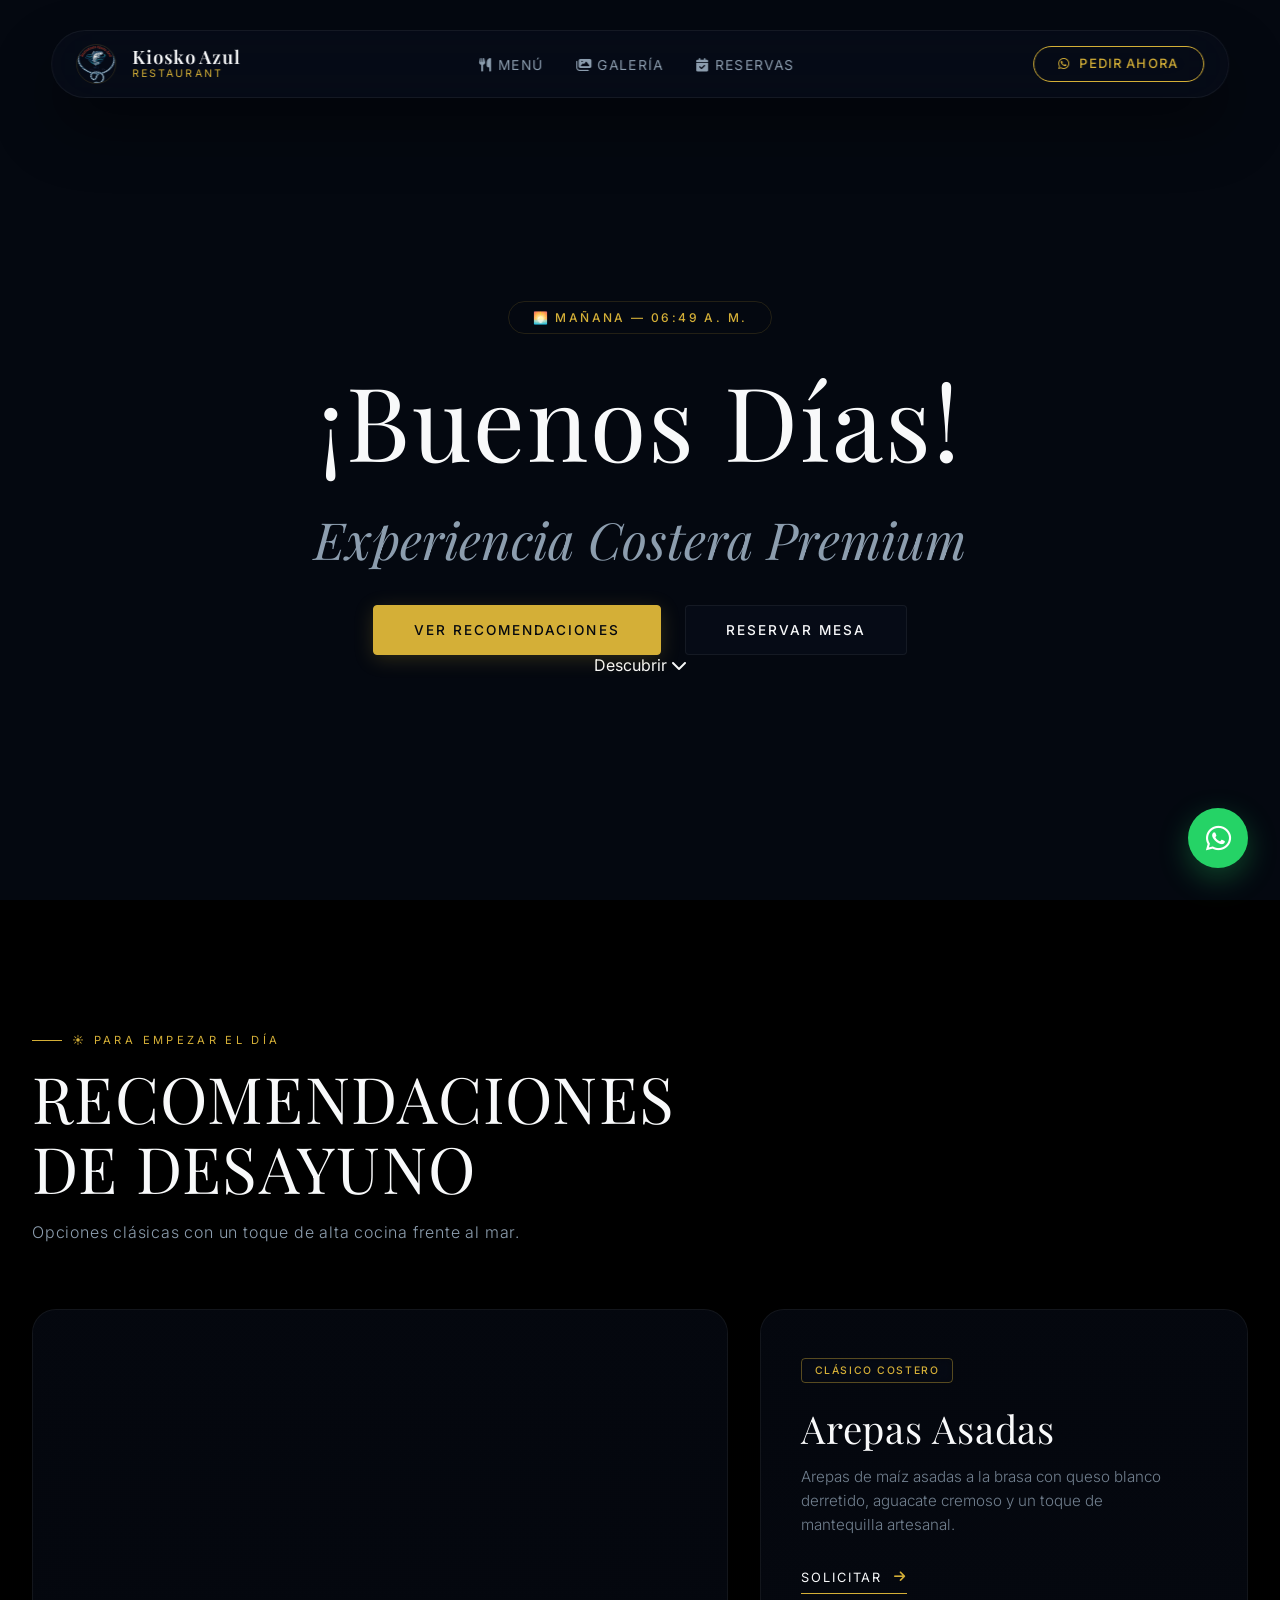
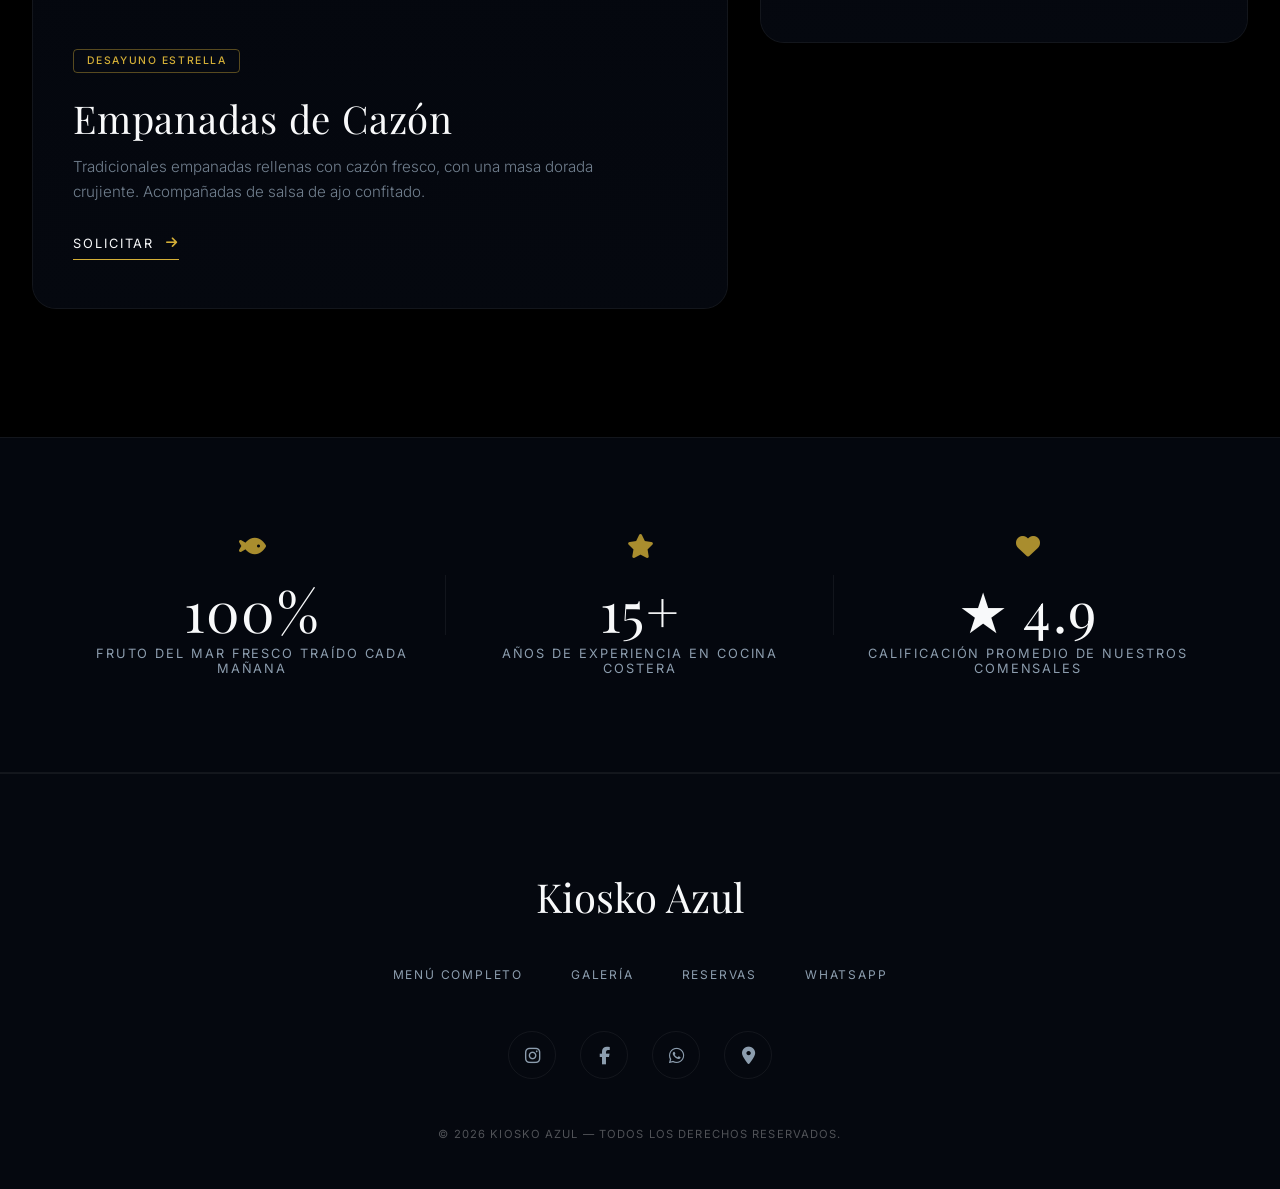
==== commit 964305b4: "agregar bot de telegram" ====
--- a/site/public/index.html
+++ b/site/public/index.html
@@ -188,10 +188,10 @@
         <li><a href="https://wa.me/+584126071753" target="_blank">WhatsApp</a></li>
       </ul>
       <div class="footer-socials">
-        <a href="#" aria-label="Instagram"><i class="fab fa-instagram"></i></a>
+        <a href="https://www.instagram.com/kiosko_azul?igsh=M21qM21hMzZlb3k5" aria-label="Instagram"><i class="fab fa-instagram"></i></a>
         <a href="#" aria-label="Facebook"><i class="fab fa-facebook-f"></i></a>
         <a href="https://wa.me/+584126071753" target="_blank" aria-label="WhatsApp"><i class="fab fa-whatsapp"></i></a>
-        <a href="#" aria-label="TripAdvisor"><i class="fas fa-map-marker-alt"></i></a>
+        <a href="https://maps.app.goo.gl/sKZDtEkUScGfTbxW7" aria-label="TripAdvisor"><i class="fas fa-map-marker-alt"></i></a>
       </div>
       <p class="footer-copy">© 2026 Kiosko Azul — Todos los derechos reservados.</p>
     </footer>
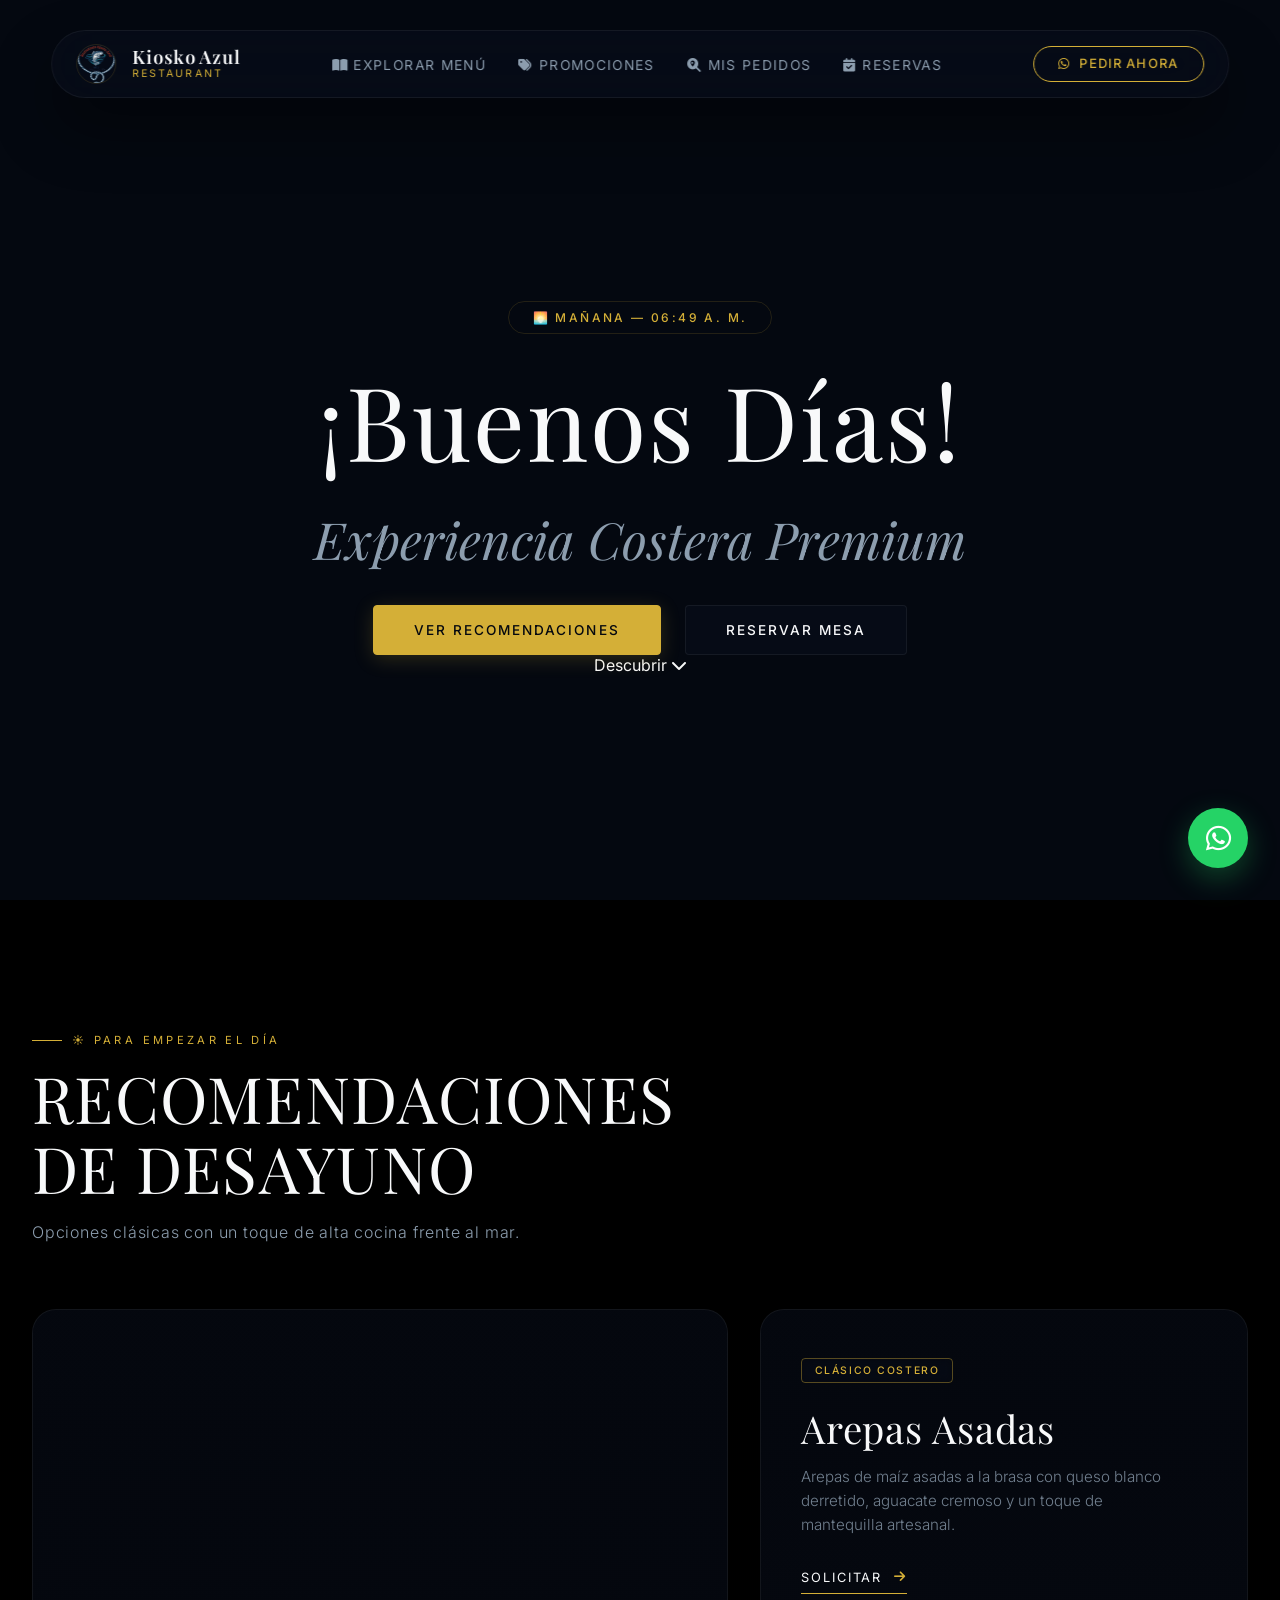
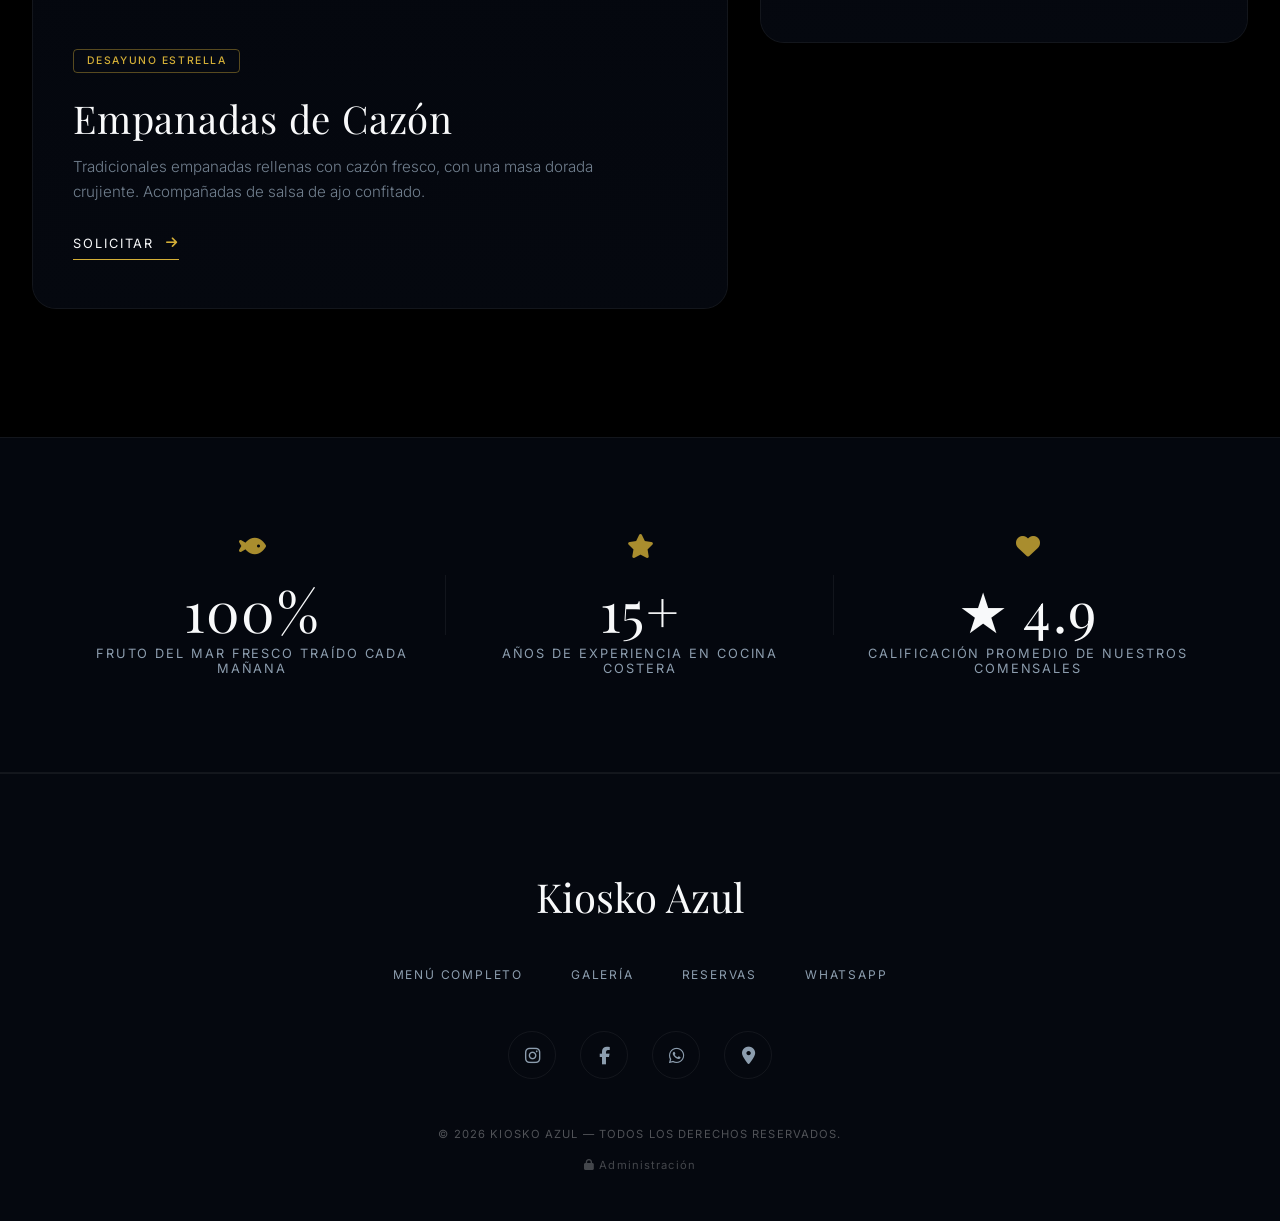
==== commit 08843e84: "Muchos cambios nuevos" ====
--- a/site/public/index.html
+++ b/site/public/index.html
@@ -113,8 +113,9 @@
       </button>
 
       <ul class="nav-links" id="nav-links">
-        <li><a href="menu.html"><i class="fas fa-utensils"></i> Menú</a></li>
-        <li><a href="galeria.html"><i class="fas fa-images"></i> Galería</a></li>
+        <li><a href="menu.html#menu"><i class="fas fa-book-open"></i> Explorar Menú</a></li>
+        <li><a href="menu.html#promociones"><i class="fas fa-tags"></i> Promociones</a></li>
+        <li><a href="mis-pedidos.html" id="link-pedidos"><i class="fas fa-search-location"></i> Mis Pedidos</a></li>
         <li><a href="reservas.html"><i class="fas fa-calendar-check"></i> Reservas</a></li>
       </ul>
 
@@ -194,6 +195,11 @@
         <a href="https://maps.app.goo.gl/sKZDtEkUScGfTbxW7" aria-label="TripAdvisor"><i class="fas fa-map-marker-alt"></i></a>
       </div>
       <p class="footer-copy">© 2026 Kiosko Azul — Todos los derechos reservados.</p>
+      <p style="margin-top:0.75rem;">
+        <a href="admin-login.html" style="color:rgba(255,255,255,0.25);font-size:0.7rem;text-decoration:none;transition:color 0.3s;letter-spacing:0.1em;" onmouseover="this.style.color='var(--gold)'" onmouseout="this.style.color='rgba(255,255,255,0.25)'">
+          <i class="fas fa-lock"></i> Administración
+        </a>
+      </p>
     </footer>
 
   </div><!-- /#app -->
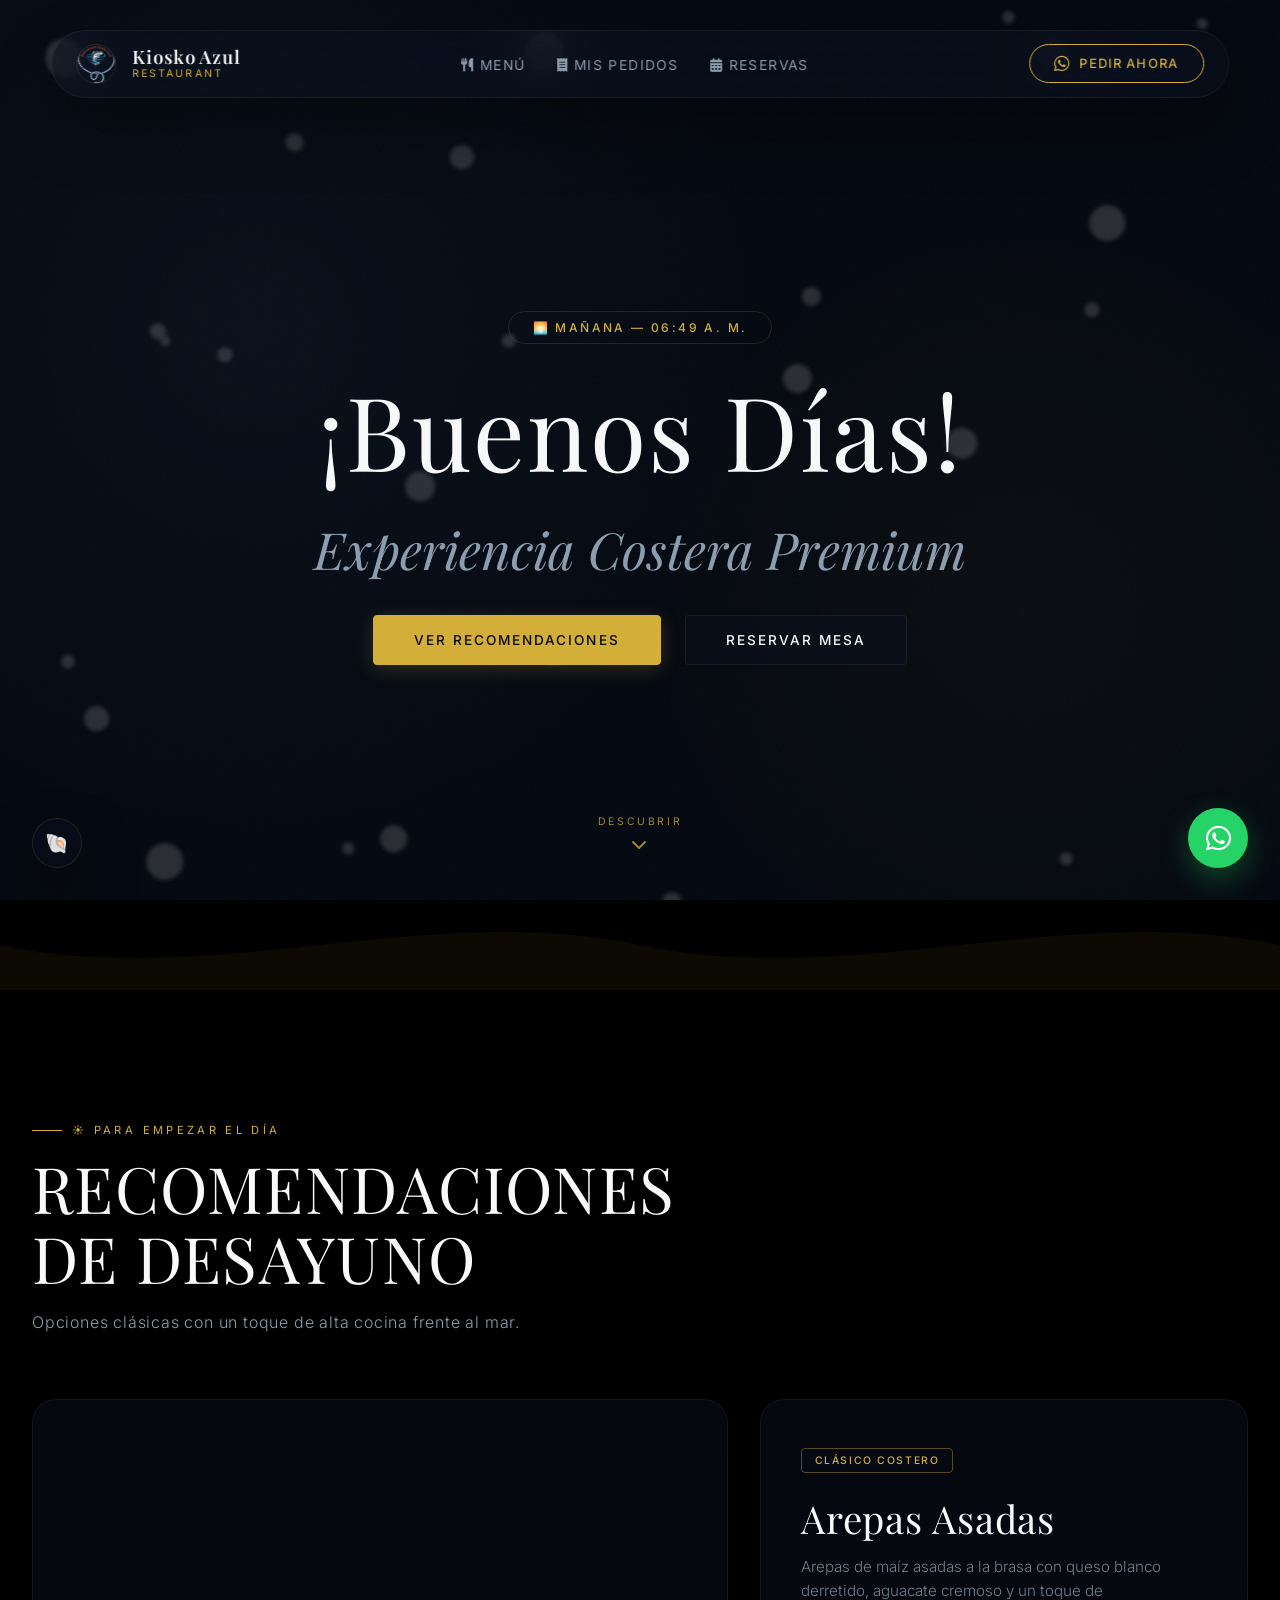
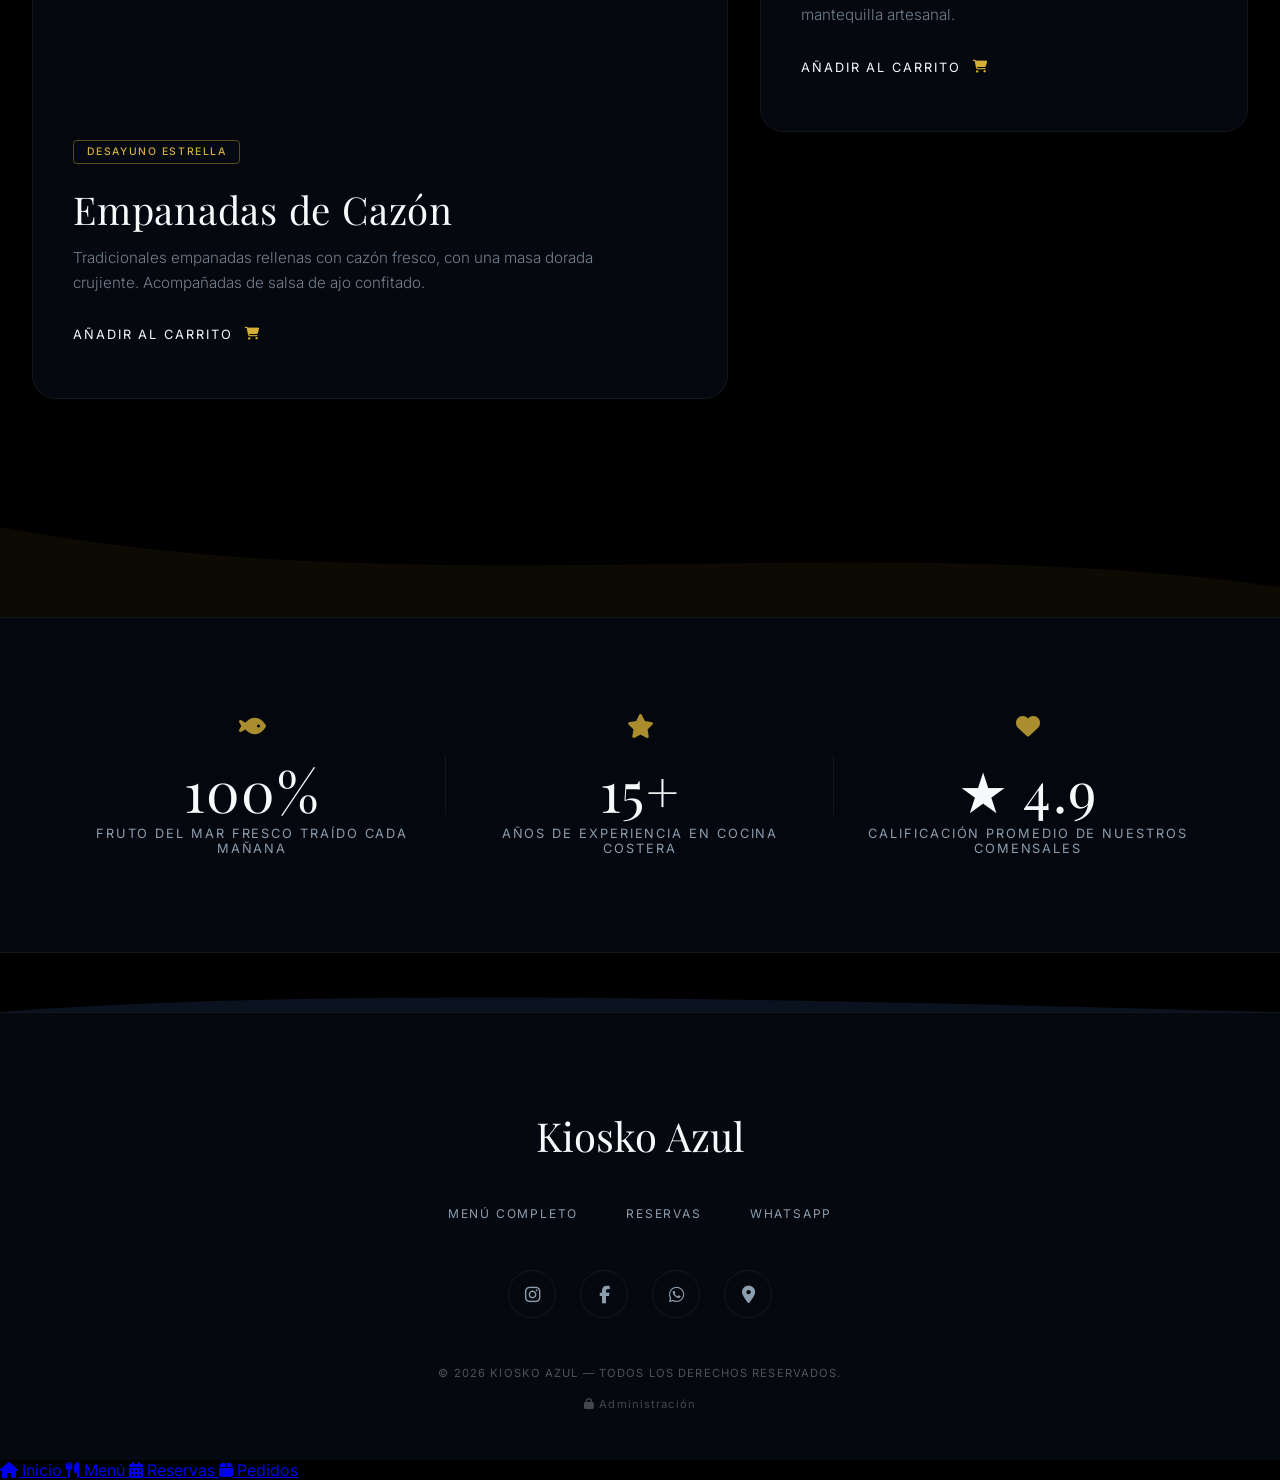
==== commit 517f48d3: "infierno" ====
--- a/site/public/index.html
+++ b/site/public/index.html
@@ -7,6 +7,50 @@
   <title>Kiosko Azul — Cocina Costera Premium</title>
   <meta name="description"
     content="Kiosko Azul — Disfruta la mejor cocina costera latina al ritmo del mar. Desayunos frescos, almuerzos tropicales, cócteles al atardecer y cenas gourmet." />
+  <meta name="keywords" content="restaurante, comida marina, mariscos, cocina costera, Venezuela, delivery, cocktails, atardecer" />
+  <meta name="author" content="Kiosko Azul" />
+  <meta name="robots" content="index, follow" />
+  <link rel="canonical" href="https://kioskoazul.com/" />
+
+  <!-- Open Graph / Facebook -->
+  <meta property="og:type" content="restaurant.restaurant" />
+  <meta property="og:url" content="https://kioskoazul.com/" />
+  <meta property="og:title" content="Kiosko Azul — Cocina Costera Premium" />
+  <meta property="og:description" content="La mejor cocina costera latina. Disfruta de mariscos frescos, cócteles al atardecer y experiencias gastronómicas únicas." />
+  <meta property="og:image" content="https://kioskoazul.com/assets/og-image.jpg" />
+  <meta property="og:locale" content="es_VE" />
+
+  <!-- Twitter -->
+  <meta name="twitter:card" content="summary_large_image" />
+  <meta name="twitter:title" content="Kiosko Azul — Cocina Costera Premium" />
+  <meta name="twitter:description" content="La mejor cocina costera latina. Mariscos frescos, cócteles y cenas gourmet." />
+  <meta name="twitter:image" content="https://kioskoazul.com/assets/og-image.jpg" />
+
+  <!-- Schema.org JSON-LD -->
+  <script type="application/ld+json">
+  {
+    "@context": "https://schema.org",
+    "@type": "Restaurant",
+    "name": "Kiosko Azul",
+    "description": "Cocina costera premium con los mejores mariscos y cócteles",
+    "address": {
+      "@type": "PostalAddress",
+      "addressLocality": "Venezuela"
+    },
+    "telephone": "+58",
+    "priceRange": "$$",
+    "servesCuisine": ["Mariscos", "Comida Latina", "Cocina Costera"],
+    "openingHoursSpecification": [
+      {
+        "@type": "OpeningHoursSpecification",
+        "dayOfWeek": ["Monday", "Tuesday", "Wednesday", "Thursday", "Friday", "Saturday", "Sunday"],
+        "opens": "08:00",
+        "closes": "20:00"
+      }
+    ],
+    "sameAs": []
+  }
+  </script>
 
   <!-- Google Fonts -->
   <link rel="preconnect" href="https://fonts.googleapis.com" />
@@ -18,6 +62,7 @@
   <!-- Font Awesome -->
   <link rel="stylesheet" href="https://cdnjs.cloudflare.com/ajax/libs/font-awesome/6.5.0/css/all.min.css" />
 
+  <link rel="stylesheet" href="css/immersion.css" />
   <link rel="stylesheet" href="css/index.css" />
   <link rel="icon" href="assets/logo.png" />
   <style>
@@ -30,7 +75,7 @@
     .video-bg-container {
       position: fixed;
       inset: 0;
-      z-index: 0;
+      z-index: -1;
       overflow: hidden;
       background: #000;
     }
@@ -67,17 +112,20 @@
 </head>
 
 <body>
-    <!-- Loader Animado -->
+  <!-- "The Surfacing" Preloader (Skeleton) -->
   <div id="preloader">
-    <img src="assets/logo.png" alt="Kiosko Azul" class="loader-logo">
-    <div class="loader-waves">
-      <div class="wave"></div>
-      <div class="wave"></div>
-      <div class="wave"></div>
-      <div class="wave"></div>
-      <div class="wave"></div>
+    <div class="preloader-content">
+      <img src="assets/logo.png" alt="Kiosko Azul" class="breathing-logo">
+      <div class="loader-text">Emergiendo...</div>
     </div>
+    <div class="preloader-bubbles"></div>
+    <svg class="preloader-wipe" preserveAspectRatio="none" viewBox="0 0 100 100">
+      <path d="M0 0 C 20 40, 80 40, 100 0 L 100 100 L 0 100 Z" />
+    </svg>
   </div>
+
+  <!-- Scroll progress bar -->
+  <div id="scroll-progress"></div>
 
   <!-- Background layers -->
 
@@ -90,10 +138,17 @@
     <video id="video-noche" class="video-bg" autoplay loop muted playsinline>
       <source src="assets/video_noche.mp4" type="video/mp4">
     </video>
+    <video id="video-tarde" class="video-bg" autoplay loop muted playsinline>
+      <source src="assets/video_tarde.mp4" type="video/mp4">
+    </video>
   </div>
 
   <div id="bg-canvas"></div>
   <div id="bg-overlay"></div>
+  <!-- Immersion layers injected by immersion.js: .grain-texture, .water-caustics, #sea-foam-container -->
+  <button id="audio-toggle" onclick="toggleOceanAudio()" title="Sonido del mar">
+    🐚
+  </button>
 
   <!-- App wrapper -->
   <div id="app">
@@ -113,10 +168,9 @@
       </button>
 
       <ul class="nav-links" id="nav-links">
-        <li><a href="menu.html#menu"><i class="fas fa-book-open"></i> Explorar Menú</a></li>
-        <li><a href="menu.html#promociones"><i class="fas fa-tags"></i> Promociones</a></li>
-        <li><a href="mis-pedidos.html" id="link-pedidos"><i class="fas fa-search-location"></i> Mis Pedidos</a></li>
-        <li><a href="reservas.html"><i class="fas fa-calendar-check"></i> Reservas</a></li>
+        <li><a href="menu.html"><i class="fas fa-utensils"></i> Menú</a></li>
+        <li><a href="mis-pedidos.html" id="link-pedidos"><i class="fas fa-receipt"></i> Mis Pedidos</a></li>
+        <li><a href="reservas.html"><i class="fas fa-calendar-alt"></i> Reservas</a></li>
       </ul>
 
       <div class="nav-right">
@@ -145,7 +199,12 @@
       </div>
     </section>
 
-    <hr class="nautical-divider">
+    <!-- Wave Divider -->
+    <div class="wave-divider">
+      <svg viewBox="0 0 2400 90" preserveAspectRatio="none">
+        <path d="M0,45 C200,90 400,0 600,45 C800,90 1000,0 1200,45 C1400,90 1600,0 1800,45 C2000,90 2200,0 2400,45 L2400,90 L0,90 Z"/>
+      </svg>
+    </div>
     <!-- RECOMMENDATIONS -->
     <section id="recommendations">
       <p class="section-eyebrow fade-up" id="rec-eyebrow">✨ Para Este Momento</p>
@@ -157,7 +216,12 @@
       </div>
     </section>
 
-    <hr class="nautical-divider">
+    <!-- Wave Divider (Bottom of Recommendations) -->
+    <div class="wave-divider">
+      <svg viewBox="0 0 2400 90" preserveAspectRatio="none">
+        <path d="M0,0 C400,80 800,0 1200,60 C1600,0 2000,80 2400,20 L2400,90 L0,90 Z"/>
+      </svg>
+    </div>
     <!-- ABOUT STRIP -->
     <div id="about-strip">
       <div class="about-inner">
@@ -179,12 +243,17 @@
       </div>
     </div>
 
+    <!-- Tide Wave (Footer Transition) -->
+    <div class="tide-wave">
+      <svg viewBox="0 0 1200 60" preserveAspectRatio="none">
+        <path d="M0,60 C300,10 900,110 1200,60 L1200,120 L0,120 Z"/>
+      </svg>
+    </div>
     <!-- FOOTER -->
     <footer>
       <div class="footer-logo">Kiosko Azul</div>
       <ul class="footer-links">
         <li><a href="menu.html">Menú Completo</a></li>
-        <li><a href="galeria.html">Galería</a></li>
         <li><a href="reservas.html">Reservas</a></li>
         <li><a href="https://wa.me/+584126071753" target="_blank">WhatsApp</a></li>
       </ul>
@@ -202,10 +271,30 @@
       </p>
     </footer>
 
+  </div> <!-- End App wrapper -->
+
+  <!-- Mobile Bottom Dock -->
+  <div class="mobile-dock hide-tablet">
+    <a href="index.html" class="dock-item active">
+      <i class="fas fa-home"></i>
+      <span>Inicio</span>
+    </a>
+    <a href="menu.html" class="dock-item">
+      <i class="fas fa-book-open"></i>
+      <span>Menú</span>
+    </a>
+    <a href="mis-pedidos.html" class="dock-item">
+      <i class="fas fa-receipt"></i>
+      <span>Pedidos</span>
+    </a>
+    <a href="reservas.html" class="dock-item">
+      <i class="fas fa-calendar-check"></i>
+      <span>Reserva</span>
+    </a>
   </div><!-- /#app -->
 
   <!-- Floating WhatsApp -->
-  <a id="whatsapp-float" href="https://wa.me/+584126071753?text=Hola,%20quiero%20hacer%20un%20pedido" target="_blank"
+  <a id="whatsapp-float" class="hide-mobile" href="https://wa.me/+584126071753?text=Hola,%20quiero%20hacer%20un%20pedido" target="_blank"
     rel="noopener" aria-label="Pedir por WhatsApp">
     <i class="fab fa-whatsapp"></i>
   </a>
@@ -331,7 +420,8 @@
 
     // ---- Build dish card HTML ----
     function buildCard(dish) {
-      const waMsg = encodeURIComponent(`Hola! Quiero pedir: ${dish.title}`);
+      const p = dish.precio || 0;
+      const priceHtml = p > 0 ? `<div style="font-size: 1.1rem; color: var(--gold); font-weight: 700; margin-bottom: 0.8rem;">$${p.toFixed(2)}</div>` : '';
       return `
         <div class="dish-card fade-up">
           <div class="dish-card-image">
@@ -341,28 +431,70 @@
             <span class="dish-card-tag">${dish.tag}</span>
             <h3 class="dish-card-title">${dish.title}</h3>
             <p class="dish-card-desc">${dish.desc}</p>
-            <a href="https://wa.me/+584126071753?text=${waMsg}" class="btn-order" target="_blank" rel="noopener">
-              Solicitar <i class="fas fa-arrow-right"></i>
-            </a>
+            ${priceHtml}
+            <button onclick="addToCartRedirect(this, '${dish.title.replace(/'/g, "\\'")}', ${p})" class="btn-order" style="border:none; cursor:pointer; width:100%;">
+              Añadir al Carrito <i class="fas fa-shopping-cart"></i>
+            </button>
           </div>
         </div>
       `;
     }
 
+    function addToCartRedirect(btn, name, price) {
+      if (!price || price <= 0) {
+        alert("Precio no configurado para esta recomendación. Entra al Panel de Admin e ingrésale un precio antes de poder agregarlo al carrito.");
+        return;
+      }
+      let cart;
+      try {
+        cart = JSON.parse(localStorage.getItem('kb_cart')) || [];
+        if (!Array.isArray(cart)) cart = [];
+      } catch (e) {
+        cart = [];
+      }
+
+      const existing = cart.find(item => item.name === name);
+      if (existing) {
+        existing.qty++;
+        existing.price = price; // Fix corrupt items
+      } else {
+        cart.push({ name, price, qty: 1 });
+      }
+      
+      // Limpiar items corruptos globalmente
+      cart = cart.filter(i => i && i.name && typeof i.price === 'number');
+      localStorage.setItem('kb_cart', JSON.stringify(cart));
+      
+      // Mostrar notificacion bonita y redirigir
+      btn.innerHTML = '<i class="fas fa-check"></i> ¡Agregado!';
+      btn.style.background = '#27ae60';
+      
+      setTimeout(() => {
+        window.location.href = 'menu.html?showCart=1';
+      }, 700);
+    }
+
     // ---- Apply segment to DOM ----
     function applySegment(seg) {
       // Body class
-      document.body.className = '';
+      document.body.classList.remove('manana', 'mediodia', 'atardecer', 'noche', 'segment-fade');
       document.body.classList.add(seg.bodyClass, 'segment-fade');
 
       // Badge
       const badge = document.getElementById('time-badge-text');
-      badge.textContent = `${seg.badgeIcon} ${seg.badgeLabel} — ${getTimeString()}`;
+      if (badge) {
+        badge.textContent = `${seg.badgeIcon} ${seg.badgeLabel} — ${getTimeString()}`;
+      }
 
       // Badge icon update
       const badgeEl = document.getElementById('time-badge');
-      badgeEl.querySelector('i').className = '';
-      badgeEl.querySelector('i').style.display = 'none'; // using emoji in text
+      if (badgeEl) {
+        const icon = badgeEl.querySelector('i');
+        if (icon) {
+          icon.className = '';
+          icon.style.display = 'none'; // using emoji in text
+        }
+      }
 
       // Hero copy
       document.getElementById('hero-greeting').textContent = seg.greeting;
@@ -377,28 +509,6 @@
       row.innerHTML = seg.dishes.map(buildCard).join('');
 
       
-      // VIDEO LOGIC (Independiente de los segmentos de comida)
-      const videoDia = document.getElementById('video-dia');
-      const videoNoche = document.getElementById('video-noche');
-      const currentHour = new Date().getHours();
-      
-      // Desde las 6AM (6) hasta las 5:59PM (17:59), es de Día
-      // Desde las 6PM (18) hasta las 5:59AM (5:59), es de Noche
-      if (currentHour >= 18 || currentHour < 6) {
-        // Es de noche
-        videoDia.classList.remove('active');
-        videoNoche.classList.add('active');
-        // Opcional: pausar el video oculto para ahorrar recursos
-        setTimeout(() => { if(!videoDia.classList.contains('active')) videoDia.pause(); }, 1500);
-        videoNoche.play().catch(e => console.log("Auto-play prevented"));
-      } else {
-        // Es de día
-        videoNoche.classList.remove('active');
-        videoDia.classList.add('active');
-        setTimeout(() => { if(!videoNoche.classList.contains('active')) videoNoche.pause(); }, 1500);
-        videoDia.play().catch(e => console.log("Auto-play prevented"));
-      }
-
       // Remove animation class after it plays
       setTimeout(() => document.body.classList.remove('segment-fade'), 900);
     }
@@ -406,22 +516,7 @@
     
     // ---- SCROLL ANIMATIONS & NAVBAR ----
     
-    // Remover Preloader al cargar (Solo 1 vez por sesión)
-    window.addEventListener('load', () => {
-      const loader = document.getElementById('preloader');
-      if(loader) {
-        if (!sessionStorage.getItem('kiosko_loaded')) {
-          // Primera vez
-          setTimeout(() => {
-            loader.classList.add('fade-out');
-            sessionStorage.setItem('kiosko_loaded', 'true');
-          }, 1200); 
-        } else {
-          // Ya cargó antes en esta sesión
-          loader.style.display = 'none';
-        }
-      }
-    });
+    // Preloader is now handled globally by immersion.js
 
     function initScrollFeatures() {
       const navbar = document.getElementById('navbar');
@@ -465,14 +560,69 @@
     }
 
     // ---- Mobile nav toggle ----
-    document.getElementById('nav-toggle').addEventListener('click', () => {
-      document.getElementById('nav-links').classList.toggle('open');
-    });
+    const navToggle = document.getElementById('nav-toggle');
+    const navLinks = document.getElementById('nav-links');
+    if (navToggle && navLinks) {
+      navToggle.addEventListener('click', (e) => {
+        e.stopPropagation();
+        navLinks.classList.toggle('mobile-open');
+      });
+      // Close menu when clicking outside
+      document.addEventListener('click', (e) => {
+        if (navLinks.classList.contains('mobile-open') && !navLinks.contains(e.target) && e.target !== navToggle) {
+          navLinks.classList.remove('mobile-open');
+        }
+      });
+    }
+
+    // ---- Fetch dynamic recommendations ----
+    async function fetchRecomendaciones() {
+      try {
+        const res = await fetch('/api/recomendaciones/public');
+        if (!res.ok) throw new Error("API error");
+        const docs = await res.json();
+        
+        // Save backups in case a segment gets 0 from API
+        const backups = {};
+        Object.keys(SEGMENTS).forEach(k => { backups[k] = [...SEGMENTS[k].dishes]; SEGMENTS[k].dishes = []; });
+        
+        docs.forEach(doc => {
+           const segKey = doc.segmento;
+           if (SEGMENTS[segKey]) {
+               SEGMENTS[segKey].dishes.push({
+                  tag: doc.tag || 'Recomendado',
+                  bgImage: doc.imagen_url || backups[segKey]?.[0]?.bgImage || 'https://images.unsplash.com/photo-1541592106381-b31e9677c0e5?q=80&w=2070',
+                  title: doc.titulo,
+                  desc: doc.descripcion || '',
+                  precio: doc.precio_usd || 0.0
+               });
+           }
+        });
+
+        // Restore backups if empty
+        Object.keys(SEGMENTS).forEach(k => {
+          if (SEGMENTS[k].dishes.length === 0) SEGMENTS[k].dishes = backups[k];
+        });
+
+      } catch (e) {
+        console.error("Error cargando recomendaciones dinámicas", e);
+      }
+    }
 
     // ---- Init ----
-    function init() {
-      const seg = getSegment();
-      applySegment(seg);
+    async function init() {
+      try {
+        // First, show current time/segment immediately based on local clock
+        const initialSeg = getSegment();
+        applySegment(initialSeg);
+
+        // Then fetch and update recommendations
+        await fetchRecomendaciones();
+        const updatedSeg = getSegment();
+        applySegment(updatedSeg);
+      } catch (e) {
+        console.error("Init sequence error:", e);
+      }
 
       // Init scroll animations
       initScrollFeatures();
@@ -492,7 +642,110 @@
     }
 
     document.addEventListener('DOMContentLoaded', init);
+
+    // ---- Scroll Progress Bar ----
+    window.addEventListener('scroll', () => {
+      const scrollTop = document.documentElement.scrollTop;
+      const scrollHeight = document.documentElement.scrollHeight - document.documentElement.clientHeight;
+      const pct = scrollHeight > 0 ? (scrollTop / scrollHeight) * 100 : 0;
+      document.getElementById('scroll-progress').style.width = pct + '%';
+    });
+
+    // ---- Ocean Audio Toggle (Web Audio API Procedural Ocean) ----
+    let audioCtx;
+    let oceanNoiseNode;
+    let oceanGain;
+    let isPlayingOcean = false;
+    let isFadingIn = false;
+
+    function initProceduralOcean() {
+      if(audioCtx) return;
+      audioCtx = new (window.AudioContext || window.webkitAudioContext)();
+      
+      const bufferSize = audioCtx.sampleRate * 5; // 5 seconds of noise
+      const buffer = audioCtx.createBuffer(1, bufferSize, audioCtx.sampleRate);
+      const data = buffer.getChannelData(0);
+      for (let i = 0; i < bufferSize; i++) {
+        data[i] = Math.random() * 2 - 1; // White noise
+      }
+
+      oceanNoiseNode = audioCtx.createBufferSource();
+      oceanNoiseNode.buffer = buffer;
+      oceanNoiseNode.loop = true;
+
+      // Filter to shape noise into low rumble and mid crash
+      const filter = audioCtx.createBiquadFilter();
+      filter.type = 'lowpass';
+      filter.frequency.value = 400; // Deep rumble
+      
+      oceanGain = audioCtx.createGain();
+      oceanGain.gain.value = 0;
+
+      oceanNoiseNode.connect(filter);
+      filter.connect(oceanGain);
+      oceanGain.connect(audioCtx.destination);
+      
+      oceanNoiseNode.start(0);
+
+      // Procedural wave swell animation logic
+      setInterval(() => {
+        if(!isPlayingOcean) return;
+        const now = audioCtx.currentTime;
+        // Surge up
+        filter.frequency.exponentialRampToValueAtTime(1200, now + 2);
+        oceanGain.gain.linearRampToValueAtTime(0.15, now + 2);
+        // Crash down
+        filter.frequency.exponentialRampToValueAtTime(300, now + 5);
+        oceanGain.gain.linearRampToValueAtTime(0.02, now + 5);
+      }, 5000);
+    }
+
+    function toggleOceanAudio() {
+      const btn = document.getElementById('audio-toggle');
+      if (!audioCtx) initProceduralOcean();
+      
+      if (!isPlayingOcean) {
+        audioCtx.resume();
+        const now = audioCtx.currentTime;
+        oceanGain.gain.cancelScheduledValues(now);
+        oceanGain.gain.linearRampToValueAtTime(0.1, now + 1);
+        isPlayingOcean = true;
+        btn.classList.add('playing');
+        btn.title = 'Silenciar el mar';
+      } else {
+        const now = audioCtx.currentTime;
+        oceanGain.gain.cancelScheduledValues(now);
+        oceanGain.gain.linearRampToValueAtTime(0, now + 1);
+        setTimeout(() => audioCtx.suspend(), 1000);
+        isPlayingOcean = false;
+        btn.classList.remove('playing');
+        btn.title = 'Sonido del mar';
+      }
+    }
   </script>
+
+  <!-- JS: Global Immersion & Audio -->
+  <script src="js/immersion.js"></script>
+
+  <!-- Mobile Bottom Dock (App-like Navigation) -->
+  <div class="mobile-dock">
+    <a href="index.html" class="dock-item active">
+      <i class="fas fa-home"></i>
+      <span>Inicio</span>
+    </a>
+    <a href="menu.html" class="dock-item">
+      <i class="fas fa-utensils"></i>
+      <span>Menú</span>
+    </a>
+    <a href="reservas.html" class="dock-item">
+      <i class="fas fa-calendar-alt"></i>
+      <span>Reservas</span>
+    </a>
+    <a href="mis-pedidos.html" class="dock-item">
+      <i class="fas fa-box"></i>
+      <span>Pedidos</span>
+    </a>
+  </div>
 </body>
 
 </html>
--- a/site/public/css/immersion.css
+++ b/site/public/css/immersion.css
@@ -0,0 +1,377 @@
+/* =====================================
+   Kiosko Azul - Global Immersion System
+   ===================================== */
+
+:root {
+  --base-dark: #05080f;
+  --navy: #0a111f;
+  --gold: #D4AF37;
+  --gold-glow: rgba(212, 175, 55, 0.25);
+  --teal: #102636;
+  --cream: #F8F9FA;
+  --pearl: #8c9dae;
+  
+  --glass-bg: rgba(10, 17, 31, 0.45);
+  --glass-hover: rgba(10, 17, 31, 0.7);
+  --glass-border: rgba(255, 255, 255, 0.08);
+  --glass-border-gold: rgba(212, 175, 55, 0.15);
+  --glass-blur: blur(28px);
+  --glass-shadow: 0 30px 60px rgba(0, 0, 0, 0.4);
+  
+  --radius-pill: 100px;
+  --radius-card: 24px;
+  --transition-liquid: 0.7s cubic-bezier(0.16, 1, 0.3, 1);
+  --transition-fast: 0.3s ease;
+  
+  --deep-blue: #02040a;
+}
+
+/* =====================================
+   BACKGROUND LAYERS
+   ===================================== */
+
+/* Grain Overlay */
+.grain-texture {
+  position: fixed;
+  inset: 0;
+  z-index: 3;
+  pointer-events: none;
+  opacity: 0.035;
+  background-image: url("data:image/svg+xml,%3Csvg viewBox='0 0 256 256' xmlns='http://www.w3.org/2000/svg'%3E%3Cfilter id='noise'%3E%3CfeTurbulence type='fractalNoise' baseFrequency='0.9' numOctaves='4' stitchTiles='stitch'/%3E%3C/filter%3E%3Crect width='100%25' height='100%25' filter='url(%23noise)'/%3E%3C/svg%3E");
+  background-size: 200px 200px;
+}
+
+/* Water Caustics */
+.water-caustics {
+  position: fixed;
+  inset: 0;
+  z-index: 1;
+  pointer-events: none;
+  overflow: hidden;
+}
+.water-caustics::before,
+.water-caustics::after {
+  content: '';
+  position: absolute;
+  border-radius: 50%;
+  background: radial-gradient(circle, rgba(100,180,255,0.07) 0%, transparent 70%);
+  animation: causticsFloat 18s ease-in-out infinite;
+  transition: transform 0.3s ease-out; /* For JS interaction */
+}
+.water-caustics::before {
+  width: 80vw; height: 80vw;
+  top: -20%; left: -20%;
+  animation-duration: 22s;
+}
+.water-caustics::after {
+  width: 60vw; height: 60vw;
+  bottom: -10%; right: -10%;
+  animation-direction: reverse;
+  animation-duration: 16s;
+  background: radial-gradient(circle, rgba(212,175,55,0.05) 0%, transparent 70%);
+}
+
+@keyframes causticsFloat {
+  0%, 100% { transform: translate(0, 0) scale(1); }
+  33%  { transform: translate(5%, 8%) scale(1.1); }
+  66%  { transform: translate(-4%, -5%) scale(0.95); }
+}
+
+/* Sea Foam Particles Container */
+#sea-foam-container {
+  position: fixed;
+  inset: 0;
+  z-index: 2;
+  pointer-events: none;
+  overflow: hidden;
+}
+
+.sea-foam-particle {
+  position: absolute;
+  background: white;
+  border-radius: 50%;
+  filter: blur(2px);
+  opacity: 0;
+  pointer-events: none;
+  transition: transform 0.5s ease-out, opacity 0.5s;
+}
+
+/* =====================================
+   THE SURFACING PRELOADER
+   ===================================== */
+#preloader {
+  position: fixed;
+  inset: 0;
+  z-index: 9999;
+  background: var(--deep-blue);
+  display: flex;
+  flex-direction: column;
+  align-items: center;
+  justify-content: center;
+  overflow: hidden;
+  transition: opacity 1.2s cubic-bezier(0.16, 1, 0.3, 1), visibility 1.2s;
+}
+
+#preloader.fade-out {
+  opacity: 0;
+  visibility: hidden;
+  pointer-events: none;
+}
+
+.preloader-content {
+  position: relative;
+  z-index: 10;
+  display: flex;
+  flex-direction: column;
+  align-items: center;
+}
+
+.breathing-logo {
+  width: 100px; height: 100px;
+  border-radius: 50%;
+  object-fit: cover;
+  animation: logoBreath 4s ease-in-out infinite;
+  margin-bottom: 24px;
+}
+
+@keyframes logoBreath {
+  0%, 100% { transform: scale(1); filter: drop-shadow(0 0 10px rgba(212,175,55,0.2)); }
+  50% { transform: scale(1.08); filter: drop-shadow(0 0 30px rgba(212,175,55,0.6)); }
+}
+
+.loader-text {
+  font-family: 'Inter', sans-serif;
+  color: var(--gold);
+  font-size: 0.75rem;
+  letter-spacing: 0.4em;
+  text-transform: uppercase;
+  animation: fadePulse 2s infinite;
+}
+
+@keyframes fadePulse {
+  0%, 100% { opacity: 0.4; }
+  50% { opacity: 1; }
+}
+
+.preloader-bubbles {
+  position: absolute;
+  inset: 0;
+  z-index: 5;
+}
+
+.p-bubble {
+  position: absolute;
+  bottom: -20px;
+  background: rgba(255, 255, 255, 0.15);
+  border: 1px solid rgba(255, 255, 255, 0.3);
+  border-radius: 50%;
+  animation: floatUp linear infinite;
+}
+
+@keyframes floatUp {
+  0% { transform: translateY(0) scale(1); opacity: 0; }
+  20% { opacity: 0.6; }
+  80% { opacity: 0.6; }
+  100% { transform: translateY(-110vh) scale(1.8); opacity: 0; }
+}
+
+/* Wipe Wave */
+.preloader-wipe {
+  position: absolute;
+  bottom: -200px;
+  left: 0;
+  width: 100%;
+  height: 300px;
+  fill: var(--base-dark);
+  z-index: 20;
+  transform: translateY(100%);
+  transition: transform 1.2s cubic-bezier(0.16, 1, 0.3, 1);
+}
+
+#preloader.fade-out .preloader-wipe {
+  transform: translateY(-200vh);
+}
+
+/* =====================================
+   TIDE WAVE (FOOTER DIVIDER)
+   ===================================== */
+.wave-divider {
+  position: relative;
+  width: 100%;
+  overflow: hidden;
+  line-height: 0;
+}
+.wave-divider svg {
+  display: block;
+  width: 200%;
+  height: 80px;
+  fill: rgba(212, 175, 55, 0.05);
+  animation: waveDrift 15s linear infinite;
+}
+
+@keyframes waveDrift {
+  from { transform: translateX(0); }
+  to   { transform: translateX(-50%); }
+}
+
+/* =====================================
+   MOBILE NAVIGATION DOCK (Ultra-Premium)
+   ===================================== */
+@media (max-width: 900px) {
+  /* Hide standard navbar on mobile if needed, 
+     or just adjust it to work with the dock. */
+  
+  body {
+    padding-bottom: 85px !important; /* Space for dock */
+  }
+
+  .mobile-dock {
+    position: fixed;
+    bottom: 20px;
+    left: 50%;
+    transform: translateX(-50%);
+    width: 92%;
+    height: 70px;
+    background: var(--glass-bg);
+    backdrop-filter: var(--glass-blur);
+    -webkit-backdrop-filter: var(--glass-blur);
+    border: 1px solid var(--glass-border);
+    border-radius: 20px;
+    display: flex;
+    justify-content: space-around;
+    align-items: center;
+    z-index: 10000;
+    box-shadow: var(--glass-shadow);
+    transition: transform 0.5s var(--transition-liquid);
+  }
+
+  .dock-item {
+    display: flex;
+    flex-direction: column;
+    align-items: center;
+    justify-content: center;
+    color: var(--pearl);
+    text-decoration: none;
+    font-family: 'Inter', sans-serif;
+    font-size: 0.65rem;
+    gap: 0.4rem;
+    width: 20%;
+    height: 100%;
+    transition: all 0.3s ease;
+    opacity: 0.6;
+  }
+
+  .dock-item i {
+    font-size: 1.25rem;
+    transition: transform 0.3s cubic-bezier(0.16, 1, 0.3, 1);
+  }
+
+  .dock-item:hover, .dock-item.active {
+    color: var(--gold);
+    opacity: 1;
+  }
+
+  .dock-item.active i {
+    transform: translateY(-4px) scale(1.1);
+    filter: drop-shadow(0 0 8px var(--gold-glow));
+  }
+
+  /* Mobile Dropdown (Hamburger) Styles */
+  .nav-links {
+    position: absolute;
+    top: 100%;
+    left: 0;
+    right: 0;
+    margin-top: 15px;
+    background: var(--glass-hover);
+    backdrop-filter: var(--glass-blur);
+    border: 1px solid var(--glass-border);
+    border-radius: 20px;
+    flex-direction: column;
+    padding: 1.5rem;
+    gap: 1rem;
+    transform: translateY(-20px) scale(0.95);
+    opacity: 0;
+    pointer-events: none;
+    transition: all 0.4s var(--transition-liquid);
+    z-index: 1001;
+  }
+
+  .nav-links.mobile-open {
+    transform: translateY(0) scale(1);
+    opacity: 1;
+    pointer-events: auto;
+  }
+
+  .nav-toggle {
+    display: flex !important;
+    align-items: center;
+    justify-content: center;
+    width: 44px;
+    height: 44px;
+    background: rgba(255,255,255,0.05);
+    border-radius: 12px;
+    color: var(--gold);
+    cursor: pointer;
+  }
+}
+
+.hide-tablet {
+  display: none;
+}
+@media (max-width: 900px) {
+  .hide-tablet { display: flex; }
+}
+
+/* --- WhatsApp Nav Button --- */
+.btn-whatsapp-nav {
+  display: inline-flex;
+  align-items: center;
+  gap: 0.6rem;
+  padding: 0.6rem 1.2rem;
+  background: rgba(39, 174, 96, 0.15);
+  border: 1px solid rgba(39, 174, 96, 0.4);
+  border-radius: 999px;
+  color: #2ecc71;
+  font-family: 'Outfit', sans-serif;
+  font-weight: 700;
+  font-size: 0.85rem;
+  text-decoration: none;
+  transition: all 0.3s cubic-bezier(0.16, 1, 0.3, 1);
+  white-space: nowrap;
+  position: relative;
+  z-index: 10;
+  backdrop-filter: blur(5px);
+}
+
+.btn-whatsapp-nav:hover {
+  background: #2ecc71;
+  color: #050c1a;
+  transform: translateY(-2px);
+  box-shadow: 0 10px 20px rgba(46, 204, 113, 0.2);
+  border-color: #2ecc71;
+}
+
+.btn-whatsapp-nav i {
+  font-size: 1.1rem;
+}
+
+@media (max-width: 900px) {
+  .btn-whatsapp-nav {
+    display: none; /* Mobile Dock handles navigation in underwater view */
+  }
+}
+
+/* --- Utilities --- */
+.text-gold { color: var(--gold) !important; }
+.text-pearl { color: var(--pearl) !important; }
+
+@keyframes fade-up {
+  from { opacity: 0; transform: translateY(20px); }
+  to { opacity: 1; transform: translateY(0); }
+}
+
+.fade-up {
+  opacity: 0;
+  animation: fade-up 0.8s cubic-bezier(0.16, 1, 0.3, 1) forwards;
+}
--- a/site/public/css/index.css
+++ b/site/public/css/index.css
@@ -24,7 +24,63 @@
   --radius-card: 24px;
   --transition-liquid: 0.7s cubic-bezier(0.16, 1, 0.3, 1);
   --transition-fast: 0.3s ease;
-}
+  
+  /* Nautical Accents */
+  --sea-foam: #e0f2f1;
+  --deep-blue: #02040a;
+}
+
+::selection {
+  background: var(--gold);
+  color: var(--base-dark);
+}
+
+
+/* =====================================
+   SCROLL PROGRESS BAR (Gold Horizon)
+   ===================================== */
+#scroll-progress {
+  position: fixed;
+  top: 0;
+  left: 0;
+  height: 3px;
+  width: 0%;
+  background: linear-gradient(90deg, var(--gold), #e6c55e, var(--gold));
+  z-index: 9999;
+  transition: width 0.1s linear;
+  box-shadow: 0 0 8px rgba(212,175,55,0.7);
+}
+
+/* Grain, Wave and Caustics moved to immersion.css */
+
+/* =====================================
+   ANIMATED WAVE ACCENT (Above footer)
+   ===================================== */
+.wave-divider {
+  position: relative;
+  width: 100%;
+  overflow: hidden;
+  line-height: 0;
+  margin: 0;
+}
+.wave-divider svg {
+  display: block;
+  width: 200%;
+  height: 90px;
+  fill: rgba(212, 175, 55, 0.06);
+  animation: waveDrift 12s linear infinite;
+}
+.wave-divider.dark svg {
+  fill: rgba(10, 17, 31, 0.9);
+}
+
+@keyframes waveDrift {
+  from { transform: translateX(0); }
+  to   { transform: translateX(-50%); }
+}
+
+/* Water Caustics moved to immersion.css */
+
 
 *, *::before, *::after {
   box-sizing: border-box;
@@ -106,62 +162,7 @@
   opacity: 1;
 }
 
-/* =====================================
-   PRELOADER (Redesigned Editorial Style)
-===================================== */
-#preloader {
-  position: fixed;
-  inset: 0;
-  z-index: 9999;
-  background: var(--base-dark);
-  display: flex;
-  flex-direction: column;
-  align-items: center;
-  justify-content: center;
-  transition: opacity 1.2s cubic-bezier(0.16, 1, 0.3, 1), visibility 1.2s ease;
-}
-
-#preloader.fade-out {
-  opacity: 0;
-  visibility: hidden;
-}
-
-.loader-logo {
-  width: 90px;
-  height: 90px;
-  border-radius: 50%;
-  object-fit: cover;
-  margin-bottom: 30px;
-  animation: pulseGold 2.5s infinite ease-in-out;
-  box-shadow: 0 0 40px rgba(212, 175, 55, 0.1);
-}
-
-@keyframes pulseGold {
-  0% { transform: scale(0.98); box-shadow: 0 0 0 0 rgba(212, 175, 55, 0.2); }
-  50% { transform: scale(1.02); box-shadow: 0 0 0 20px rgba(212, 175, 55, 0); }
-  100% { transform: scale(0.98); box-shadow: 0 0 0 0 rgba(212, 175, 55, 0); }
-}
-
-.loader-waves {
-  display: flex;
-  gap: 12px;
-}
-.wave {
-  width: 2px;
-  height: 24px;
-  background: var(--gold);
-  opacity: 0.5;
-  animation: editorialWave 1.5s infinite ease-in-out;
-}
-.wave:nth-child(2) { animation-delay: -1.3s; }
-.wave:nth-child(3) { animation-delay: -1.1s; background: var(--cream); opacity: 0.8;}
-.wave:nth-child(4) { animation-delay: -0.9s; }
-.wave:nth-child(5) { animation-delay: -0.7s; }
-
-@keyframes editorialWave {
-  0%, 40%, 100% { transform: scaleY(0.3); opacity: 0.3; }
-  20% { transform: scaleY(1); opacity: 1; }
-}
+/* Preloader moved to immersion.css */
 
 /* =====================================
    NAVIGATION (Floating Glass Pill)
@@ -422,6 +423,39 @@
   background: rgba(255,255,255,0.05);
 }
 
+/* Scroll Indicator — bouncing chevron */
+.scroll-indicator {
+  position: absolute;
+  bottom: 3rem;
+  left: 50%;
+  transform: translateX(-50%);
+  display: flex;
+  flex-direction: column;
+  align-items: center;
+  gap: 0.5rem;
+  color: var(--gold);
+  font-family: 'Inter', sans-serif;
+  font-size: 0.65rem;
+  letter-spacing: 0.25em;
+  text-transform: uppercase;
+  opacity: 0.75;
+  animation: bounceDown 2.5s ease-in-out infinite;
+  cursor: pointer;
+}
+.scroll-indicator i {
+  font-size: 1rem;
+}
+@keyframes bounceDown {
+  0%, 100% { transform: translateX(-50%) translateY(0); }
+  50% { transform: translateX(-50%) translateY(8px); }
+}
+
+/* Hero greeting smooth parallax */
+.hero-greeting {
+  transition: transform 0.1s ease-out;
+  will-change: transform;
+}
+
 /* =====================================
    RECOMMENDATIONS (Bento / Asymmetric)
 ===================================== */
@@ -829,19 +863,104 @@
   box-shadow: 0 15px 40px rgba(37, 211, 102, 0.4);
 }
 
+/* Floating Shell for Audio */
+#audio-toggle {
+  position: fixed;
+  bottom: 2rem;
+  left: 2rem;
+  z-index: 999;
+  width: 50px;
+  height: 50px;
+  background: var(--glass-bg);
+  backdrop-filter: var(--glass-blur);
+  border: 1px solid var(--glass-border-gold);
+  color: var(--gold);
+  border-radius: 50%;
+  display: flex;
+  align-items: center;
+  justify-content: center;
+  font-size: 1.2rem;
+  cursor: pointer;
+  transition: all var(--transition-liquid);
+  box-shadow: var(--glass-shadow);
+}
+#audio-toggle:hover {
+  transform: scale(1.1) rotate(15deg);
+  background: var(--glass-hover);
+  color: var(--cream);
+}
+#audio-toggle.playing {
+  animation: floatShell 3s infinite ease-in-out;
+  background: var(--gold);
+  color: var(--base-dark);
+}
+
+@keyframes floatShell {
+  0%, 100% { transform: translateY(0); }
+  50% { transform: translateY(-10px); }
+}
+
+
 /* Responsive */
 @media (max-width: 900px) {
   .cards-row { display: flex; flex-direction: column; gap: 2rem; }
   .dish-card { min-height: 400px !important; }
   
-  nav#navbar { top: 0; width: 100%; border-radius: 0; border-top: none; border-left: none; border-right: none; }
+  nav#navbar { 
+    top: 0; width: 100%; border-radius: 0; border: none; 
+    padding: 0.8rem 1rem;
+    flex-wrap: wrap;
+    position: relative;
+  }
   nav#navbar.scrolled { top: 0; width: 100%; border-radius: 0; }
   
-  .nav-links, .btn-whatsapp-nav { display: none; }
-  .nav-toggle { display: block; }
+  .nav-links { 
+    display: flex;
+    position: absolute;
+    top: 100%;
+    left: 0;
+    right: 0;
+    background: var(--glass-bg);
+    backdrop-filter: var(--glass-blur);
+    flex-direction: column;
+    padding: 1rem;
+    gap: 0.5rem;
+    border-radius: 0 0 16px 16px;
+    transform: translateY(-10px);
+    opacity: 0;
+    pointer-events: none;
+    transition: all 0.3s ease;
+  }
+  .nav-links.mobile-open {
+    transform: translateY(0);
+    opacity: 1;
+    pointer-events: auto;
+  }
+  .nav-links li { padding: 0.5rem; border-radius: 8px; }
+  .nav-links li:hover { background: var(--glass-hover); }
+  .btn-whatsapp-nav { display: none; }
+  .nav-toggle { 
+    display: block; 
+    position: absolute;
+    right: 1rem;
+    top: 50%;
+    transform: translateY(-50%);
+  }
   
   .about-inner { grid-template-columns: 1fr; gap: 3rem; }
   .about-stat:not(:last-child)::after { display: none; }
+  
+  .hero-content h1 { font-size: 2.5rem; }
+  .hero-content p { font-size: 1rem; }
+}
+
+@media (max-width: 600px) {
+  html { font-size: 14px; }
+  .hero-greeting { font-size: 2rem; }
+  .hero-time-badge { font-size: 0.8rem; padding: 0.5rem 0.8rem; }
+  .dish-card { min-height: 300px !important; }
+  .footer-content { flex-direction: column; gap: 2rem; }
+  .footer-section { text-align: center; }
 }
 
 /* Segment fade transitions */
@@ -852,3 +971,45 @@
   0% { opacity: 0.7; filter: blur(10px); }
   100% { opacity: 1; filter: blur(0); }
 }
+
+/* =====================================
+   SURFACING: TIDE WAVE & SEA FOAM
+   ===================================== */
+.tide-wave {
+  position: relative;
+  width: 100%;
+  overflow: hidden;
+  line-height: 0;
+  margin-top: -1px;
+}
+.tide-wave svg {
+  display: block;
+  width: 200%;
+  height: 60px;
+  fill: var(--navy);
+  animation: tideSwell 8s cubic-bezier(0.36, 0.45, 0.63, 0.53) infinite alternate;
+}
+
+@keyframes tideSwell {
+  0% { transform: translateX(0) scaleY(1); }
+  100% { transform: translateX(-50%) scaleY(1.5); }
+}
+
+/* Particle Sea Foam */
+.sea-foam-particles {
+  position: fixed;
+  inset: 0;
+  z-index: 2;
+  pointer-events: none;
+  background-image: radial-gradient(rgba(255, 255, 255, 0.2) 1px, transparent 1px);
+  background-size: 80px 80px;
+  opacity: 0.3;
+  animation: foamDrift 60s linear infinite;
+  mask-image: linear-gradient(to bottom, rgba(0,0,0,1) 0%, rgba(0,0,0,0) 80%);
+  -webkit-mask-image: linear-gradient(to bottom, rgba(0,0,0,1) 0%, rgba(0,0,0,0) 80%);
+}
+
+@keyframes foamDrift {
+  from { background-position: 0 0; }
+  to { background-position: -800px 800px; }
+}
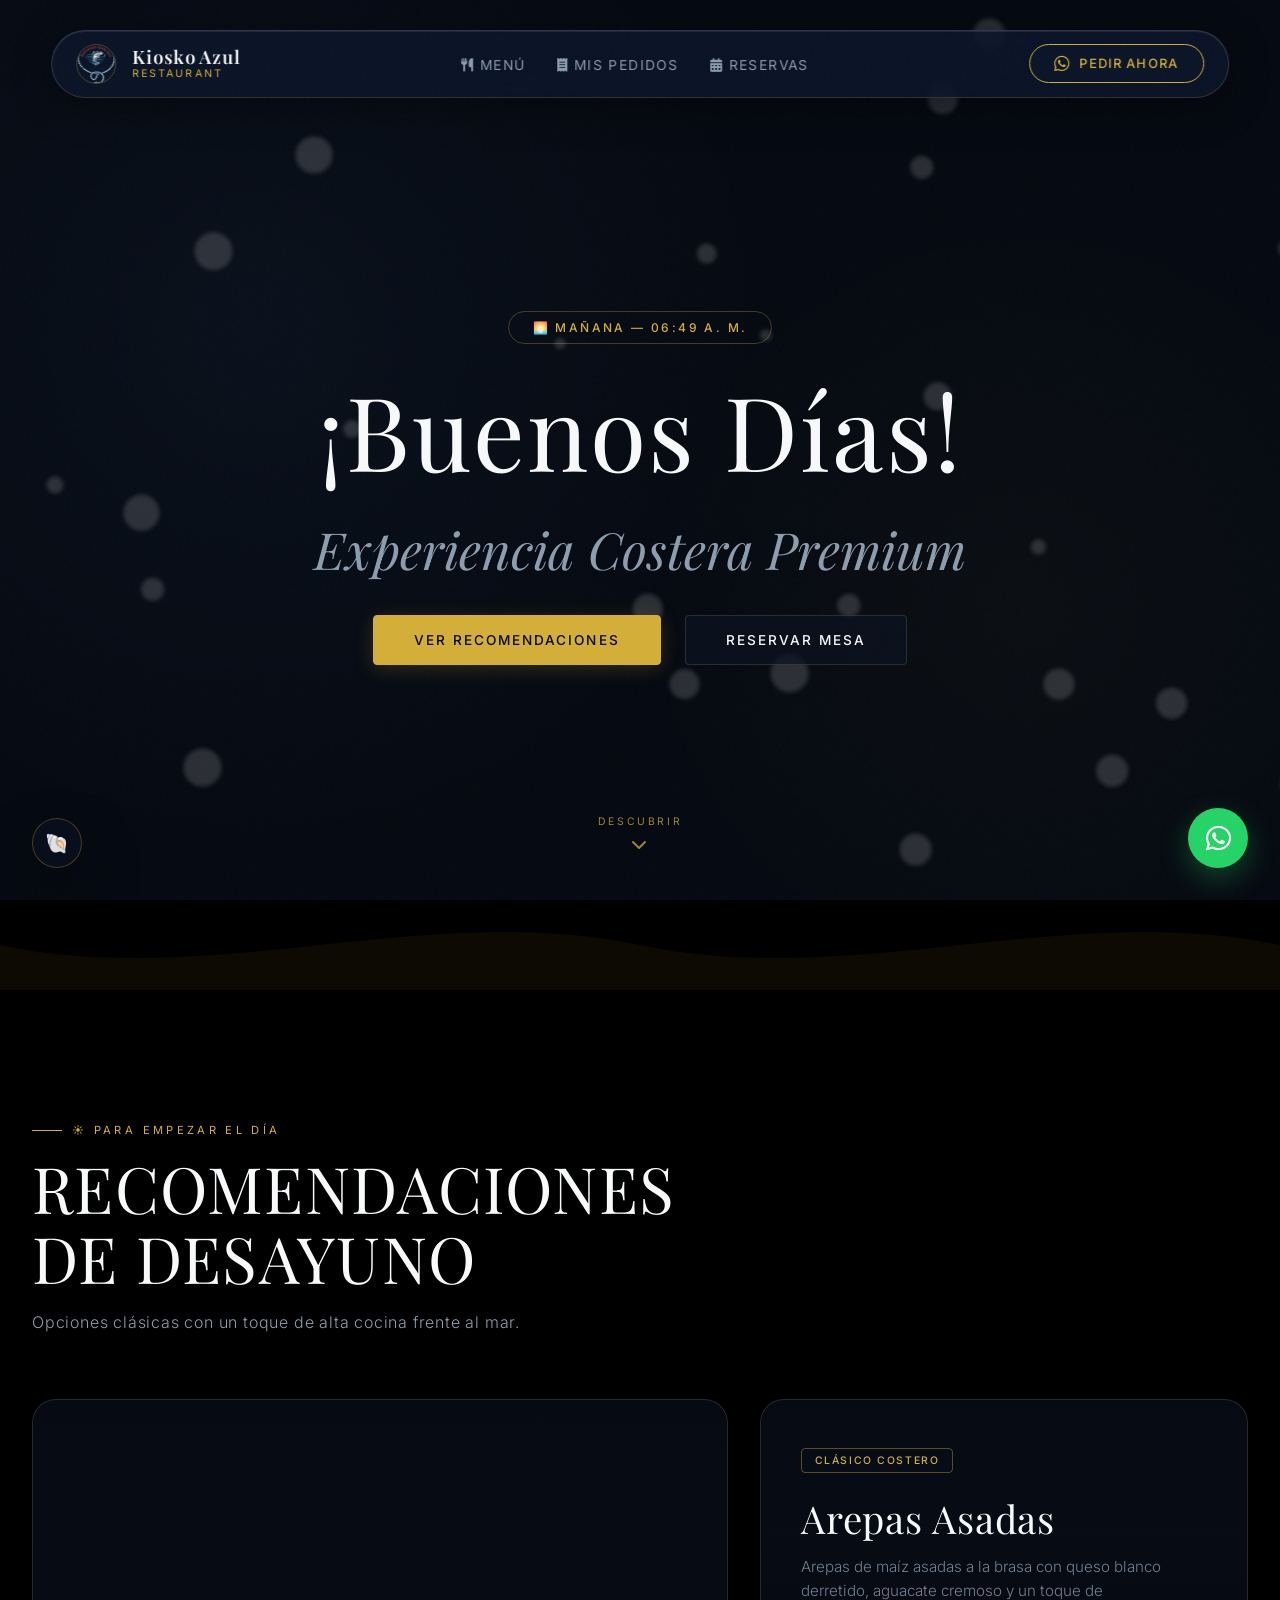
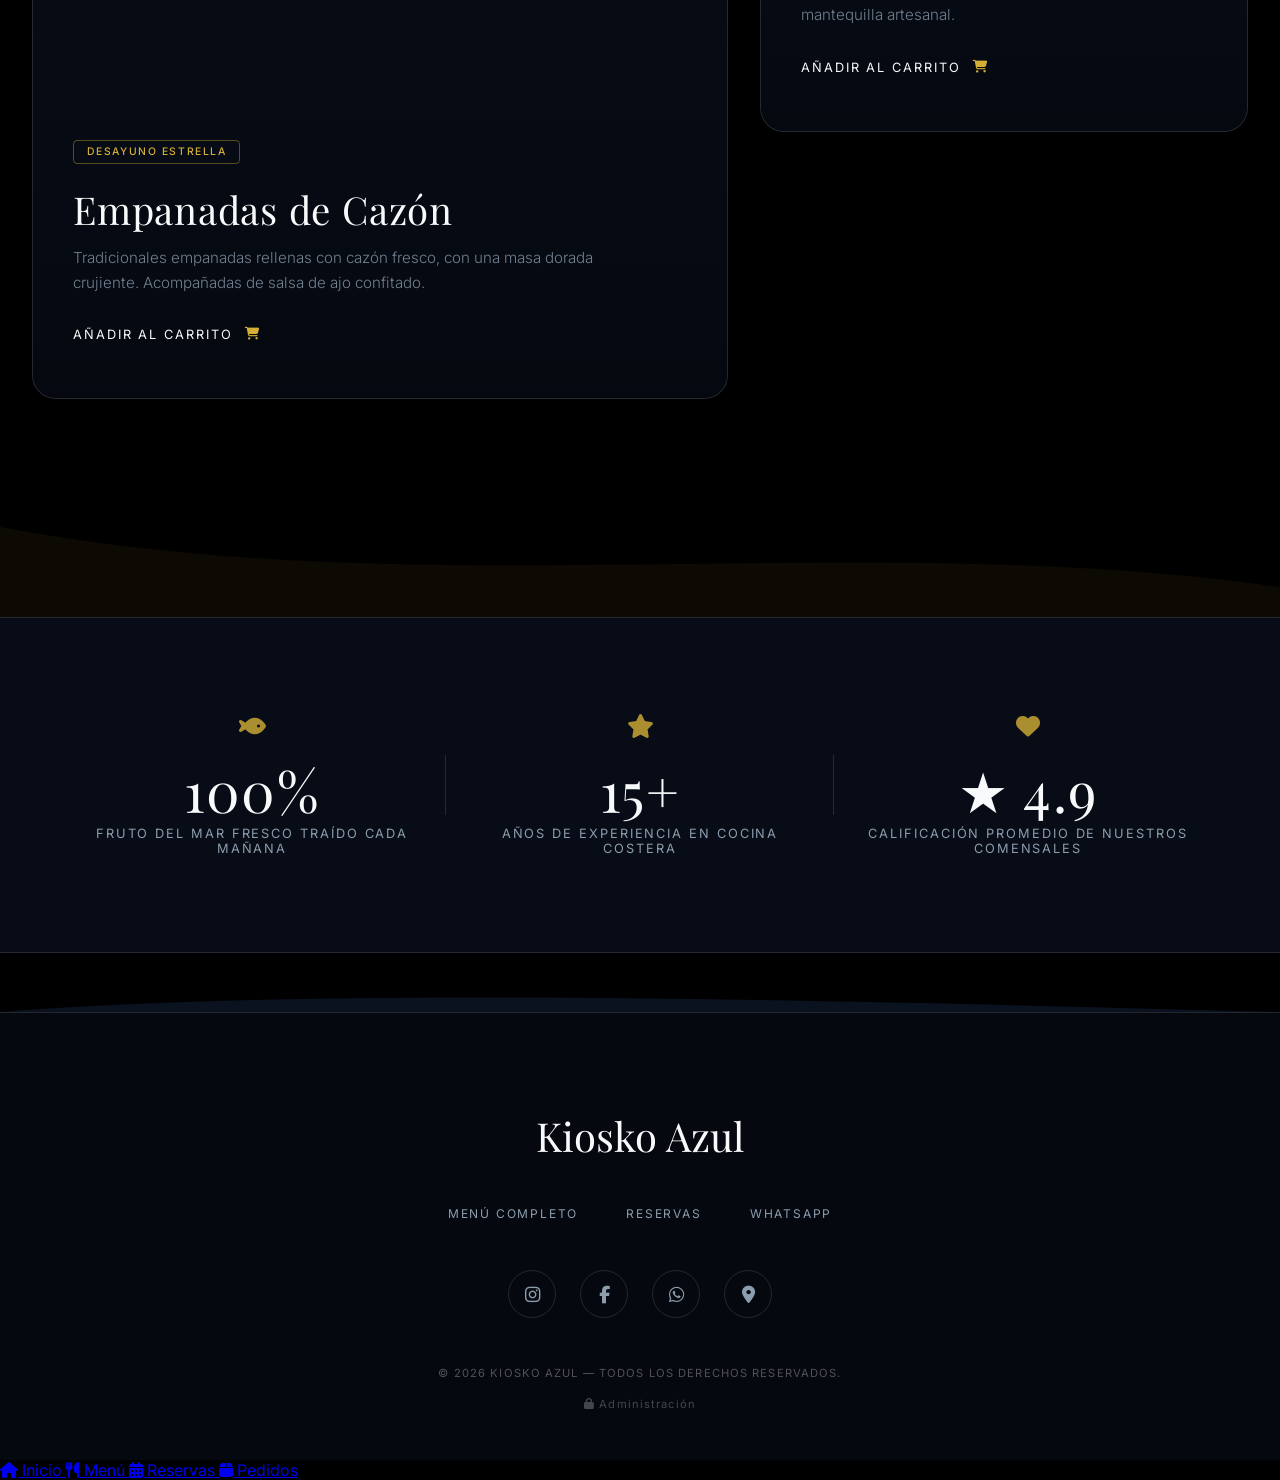
==== commit 23d7108a: "ultimos toques" ====
--- a/site/public/index.html
+++ b/site/public/index.html
@@ -6,8 +6,8 @@
   <meta name="viewport" content="width=device-width, initial-scale=1.0" />
   <title>Kiosko Azul — Cocina Costera Premium</title>
   <meta name="description"
-    content="Kiosko Azul — Disfruta la mejor cocina costera latina al ritmo del mar. Desayunos frescos, almuerzos tropicales, cócteles al atardecer y cenas gourmet." />
-  <meta name="keywords" content="restaurante, comida marina, mariscos, cocina costera, Venezuela, delivery, cocktails, atardecer" />
+    content="Kiosko Azul — Disfruta la mejor cocina costera latina al ritmo del mar. Desayunos frescos, almuerzos tropicales, bebidas refrescantes y cenas gourmet." />
+  <meta name="keywords" content="restaurante, comida marina, mariscos, cocina costera, Venezuela, delivery, bebidas, atardecer" />
   <meta name="author" content="Kiosko Azul" />
   <meta name="robots" content="index, follow" />
   <link rel="canonical" href="https://kioskoazul.com/" />
@@ -16,14 +16,14 @@
   <meta property="og:type" content="restaurant.restaurant" />
   <meta property="og:url" content="https://kioskoazul.com/" />
   <meta property="og:title" content="Kiosko Azul — Cocina Costera Premium" />
-  <meta property="og:description" content="La mejor cocina costera latina. Disfruta de mariscos frescos, cócteles al atardecer y experiencias gastronómicas únicas." />
+  <meta property="og:description" content="La mejor cocina costera latina. Disfruta de mariscos frescos, bebidas refrescantes y experiencias gastronómicas únicas." />
   <meta property="og:image" content="https://kioskoazul.com/assets/og-image.jpg" />
   <meta property="og:locale" content="es_VE" />
 
   <!-- Twitter -->
   <meta name="twitter:card" content="summary_large_image" />
   <meta name="twitter:title" content="Kiosko Azul — Cocina Costera Premium" />
-  <meta name="twitter:description" content="La mejor cocina costera latina. Mariscos frescos, cócteles y cenas gourmet." />
+  <meta name="twitter:description" content="La mejor cocina costera latina. Mariscos frescos, bebidas y cenas gourmet." />
   <meta name="twitter:image" content="https://kioskoazul.com/assets/og-image.jpg" />
 
   <!-- Schema.org JSON-LD -->
@@ -32,7 +32,7 @@
     "@context": "https://schema.org",
     "@type": "Restaurant",
     "name": "Kiosko Azul",
-    "description": "Cocina costera premium con los mejores mariscos y cócteles",
+    "description": "Cocina costera premium con los mejores mariscos y bebidas",
     "address": {
       "@type": "PostalAddress",
       "addressLocality": "Venezuela"
@@ -273,25 +273,6 @@
 
   </div> <!-- End App wrapper -->
 
-  <!-- Mobile Bottom Dock -->
-  <div class="mobile-dock hide-tablet">
-    <a href="index.html" class="dock-item active">
-      <i class="fas fa-home"></i>
-      <span>Inicio</span>
-    </a>
-    <a href="menu.html" class="dock-item">
-      <i class="fas fa-book-open"></i>
-      <span>Menú</span>
-    </a>
-    <a href="mis-pedidos.html" class="dock-item">
-      <i class="fas fa-receipt"></i>
-      <span>Pedidos</span>
-    </a>
-    <a href="reservas.html" class="dock-item">
-      <i class="fas fa-calendar-check"></i>
-      <span>Reserva</span>
-    </a>
-  </div><!-- /#app -->
 
   <!-- Floating WhatsApp -->
   <a id="whatsapp-float" class="hide-mobile" href="https://wa.me/+584126071753?text=Hola,%20quiero%20hacer%20un%20pedido" target="_blank"
@@ -360,14 +341,14 @@
         badgeLabel: 'Atardecer',
         greeting: '¡El Atardecer!',
         recEyebrow: '🍹 Momentos Especiales',
-        recTitle: 'CENA LIGERA & CÓCTELES',
-        recSubtitle: 'Transición a la noche con alta mixología artesanal y sutiles tapas contemporáneas.',
+        recTitle: 'CENA LIGERA & BEBIDAS',
+        recSubtitle: 'Transición a la noche con bebidas refrescantes y y sutiles tapas contemporáneas.',
         dishes: [
           {
-            tag: 'Alta Mixología',
-            bgImage: 'https://images.unsplash.com/photo-1514362545857-3bc16c4c7d1b?q=80&w=2070',
-            title: 'Pisco Sour Azul',
-            desc: 'Nuestro cóctel insignia: pisco premium, jugo de limón recién exprimido, claras batidas a punto y notas herbales.',
+            tag: 'Bebida Premium',
+            bgImage: 'https://images.unsplash.com/photo-1556881286-fc6915169721?q=80&w=2070',
+            title: 'Sangría de la Casa',
+            desc: 'Nuestra refrescante sangría artesanal: vino tinto, frutas cítricas curadas, un toque dulzón y el balance perfecto.',
           },
           {
             tag: 'Para Compartir',
--- a/site/public/css/immersion.css
+++ b/site/public/css/immersion.css
@@ -5,18 +5,18 @@
 :root {
   --base-dark: #05080f;
   --navy: #0a111f;
-  --gold: #D4AF37;
-  --gold-glow: rgba(212, 175, 55, 0.25);
+  --gold: #F2C94C;
+  --gold-glow: rgba(242, 201, 76, 0.40);
   --teal: #102636;
   --cream: #F8F9FA;
-  --pearl: #8c9dae;
+  --pearl: #e6f0ff;
   
-  --glass-bg: rgba(10, 17, 31, 0.45);
-  --glass-hover: rgba(10, 17, 31, 0.7);
-  --glass-border: rgba(255, 255, 255, 0.08);
-  --glass-border-gold: rgba(212, 175, 55, 0.15);
-  --glass-blur: blur(28px);
-  --glass-shadow: 0 30px 60px rgba(0, 0, 0, 0.4);
+  --glass-bg: rgba(255, 255, 255, 0.06);
+  --glass-hover: rgba(15, 40, 80, 0.35);
+  --glass-border: rgba(255, 255, 255, 0.18);
+  --glass-border-gold: rgba(242, 201, 76, 0.35);
+  --glass-blur: blur(12px) brightness(1.1);
+  --glass-shadow: 0 16px 48px rgba(0, 0, 0, 0.45);
   
   --radius-pill: 100px;
   --radius-card: 24px;
@@ -25,6 +25,67 @@
   
   --deep-blue: #02040a;
 }
+
+/* =====================================
+   DEEP OCEAN BACKGROUND (Subpages)
+   Applied via .ocean-page class on body
+   ===================================== */
+
+body.ocean-page {
+  background: url('../assets/ocean_bg.png') no-repeat center bottom fixed;
+  background-size: cover;
+  min-height: 100vh;
+}
+
+/* God-ray shimmer layer — positioned behind content via z-index */
+.ocean-rays {
+  position: fixed;
+  inset: 0;
+  z-index: 0;
+  pointer-events: none;
+  background:
+    repeating-linear-gradient(
+      355deg,
+      transparent 0%,
+      transparent 8%,
+      rgba(0, 140, 200, 0.025) 9%,
+      transparent 10%
+    ),
+    repeating-linear-gradient(
+      5deg,
+      transparent 0%,
+      transparent 12%,
+      rgba(0, 100, 180, 0.02) 13%,
+      transparent 14%
+    );
+  animation: godrays 20s ease-in-out infinite alternate;
+}
+
+@keyframes godrays {
+  0%   { transform: skewY(-2deg) translateY(0px); opacity: 0.7; }
+  50%  { transform: skewY(1deg) translateY(-15px); opacity: 1; }
+  100% { transform: skewY(-3deg) translateY(5px); opacity: 0.8; }
+}
+
+/* Bioluminescent glow layer */
+.ocean-glow {
+  position: fixed;
+  inset: 0;
+  z-index: 0;
+  pointer-events: none;
+  background:
+    radial-gradient(circle at 15% 60%, rgba(0, 180, 255, 0.08) 0%, transparent 35%),
+    radial-gradient(circle at 85% 30%, rgba(0, 120, 255, 0.07) 0%, transparent 30%),
+    radial-gradient(circle at 50% 90%, rgba(0, 80, 200, 0.10) 0%, transparent 40%);
+  animation: bioglow 12s ease-in-out infinite alternate;
+}
+
+@keyframes bioglow {
+  0%   { opacity: 0.6; transform: scale(1) translateY(0); }
+  50%  { opacity: 1;   transform: scale(1.05) translateY(-10px); }
+  100% { opacity: 0.7; transform: scale(0.97) translateY(5px); }
+}
+
 
 /* =====================================
    BACKGROUND LAYERS
@@ -103,7 +164,8 @@
   position: fixed;
   inset: 0;
   z-index: 9999;
-  background: var(--deep-blue);
+  background: url('../assets/ocean_transition_bg.png') no-repeat center center;
+  background-size: cover;
   display: flex;
   flex-direction: column;
   align-items: center;
@@ -303,16 +365,9 @@
     pointer-events: auto;
   }
 
+  /* Botón hamburguesa oculto: el dock inferior reemplaza la navegación en móvil */
   .nav-toggle {
-    display: flex !important;
-    align-items: center;
-    justify-content: center;
-    width: 44px;
-    height: 44px;
-    background: rgba(255,255,255,0.05);
-    border-radius: 12px;
-    color: var(--gold);
-    cursor: pointer;
+    display: none !important;
   }
 }
 
--- a/site/public/css/index.css
+++ b/site/public/css/index.css
@@ -12,10 +12,10 @@
   --pearl: #8c9dae;         /* Muted editorial copy */
   
   /* Glassmorphism */
-  --glass-bg: rgba(10, 17, 31, 0.45);
-  --glass-hover: rgba(10, 17, 31, 0.7);
-  --glass-border: rgba(255, 255, 255, 0.06);
-  --glass-border-gold: rgba(212, 175, 55, 0.15);
+  --glass-bg: rgba(10, 17, 31, 0.72);
+  --glass-hover: rgba(10, 17, 31, 0.88);
+  --glass-border: rgba(255, 255, 255, 0.12);
+  --glass-border-gold: rgba(212, 175, 55, 0.30);
   --glass-blur: blur(28px);
   --glass-shadow: 0 30px 60px rgba(0, 0, 0, 0.4);
   
@@ -176,13 +176,14 @@
   max-width: 1200px;
   z-index: 1000;
   
-  /* Ultra-Premium Glassmorphism */
-  background: var(--glass-bg);
-  backdrop-filter: var(--glass-blur);
-  -webkit-backdrop-filter: var(--glass-blur);
-  border: 1px solid var(--glass-border);
+  /* Ultra-Premium Glassmorphism — navbar más claro y visible */
+  background: rgba(12, 22, 42, 0.80);
+  backdrop-filter: blur(32px) saturate(1.4);
+  -webkit-backdrop-filter: blur(32px) saturate(1.4);
+  border: 1px solid rgba(255, 255, 255, 0.15);
+  border-bottom: 1px solid rgba(212, 175, 55, 0.20);
   border-radius: var(--radius-pill);
-  box-shadow: var(--glass-shadow);
+  box-shadow: 0 8px 40px rgba(0,0,0,0.45), inset 0 1px 0 rgba(255,255,255,0.08);
   
   padding: 0.8rem 1.5rem;
   display: flex;
@@ -193,10 +194,11 @@
 
 nav#navbar.scrolled {
   top: 15px;
-  background: var(--glass-hover);
-  border-color: var(--glass-border-gold);
+  background: rgba(10, 18, 35, 0.92);
+  border-color: rgba(212, 175, 55, 0.35);
   width: 95%;
   padding: 0.6rem 1.5rem;
+  box-shadow: 0 12px 50px rgba(0,0,0,0.55), inset 0 1px 0 rgba(255,255,255,0.06);
 }
 
 .nav-logo {
